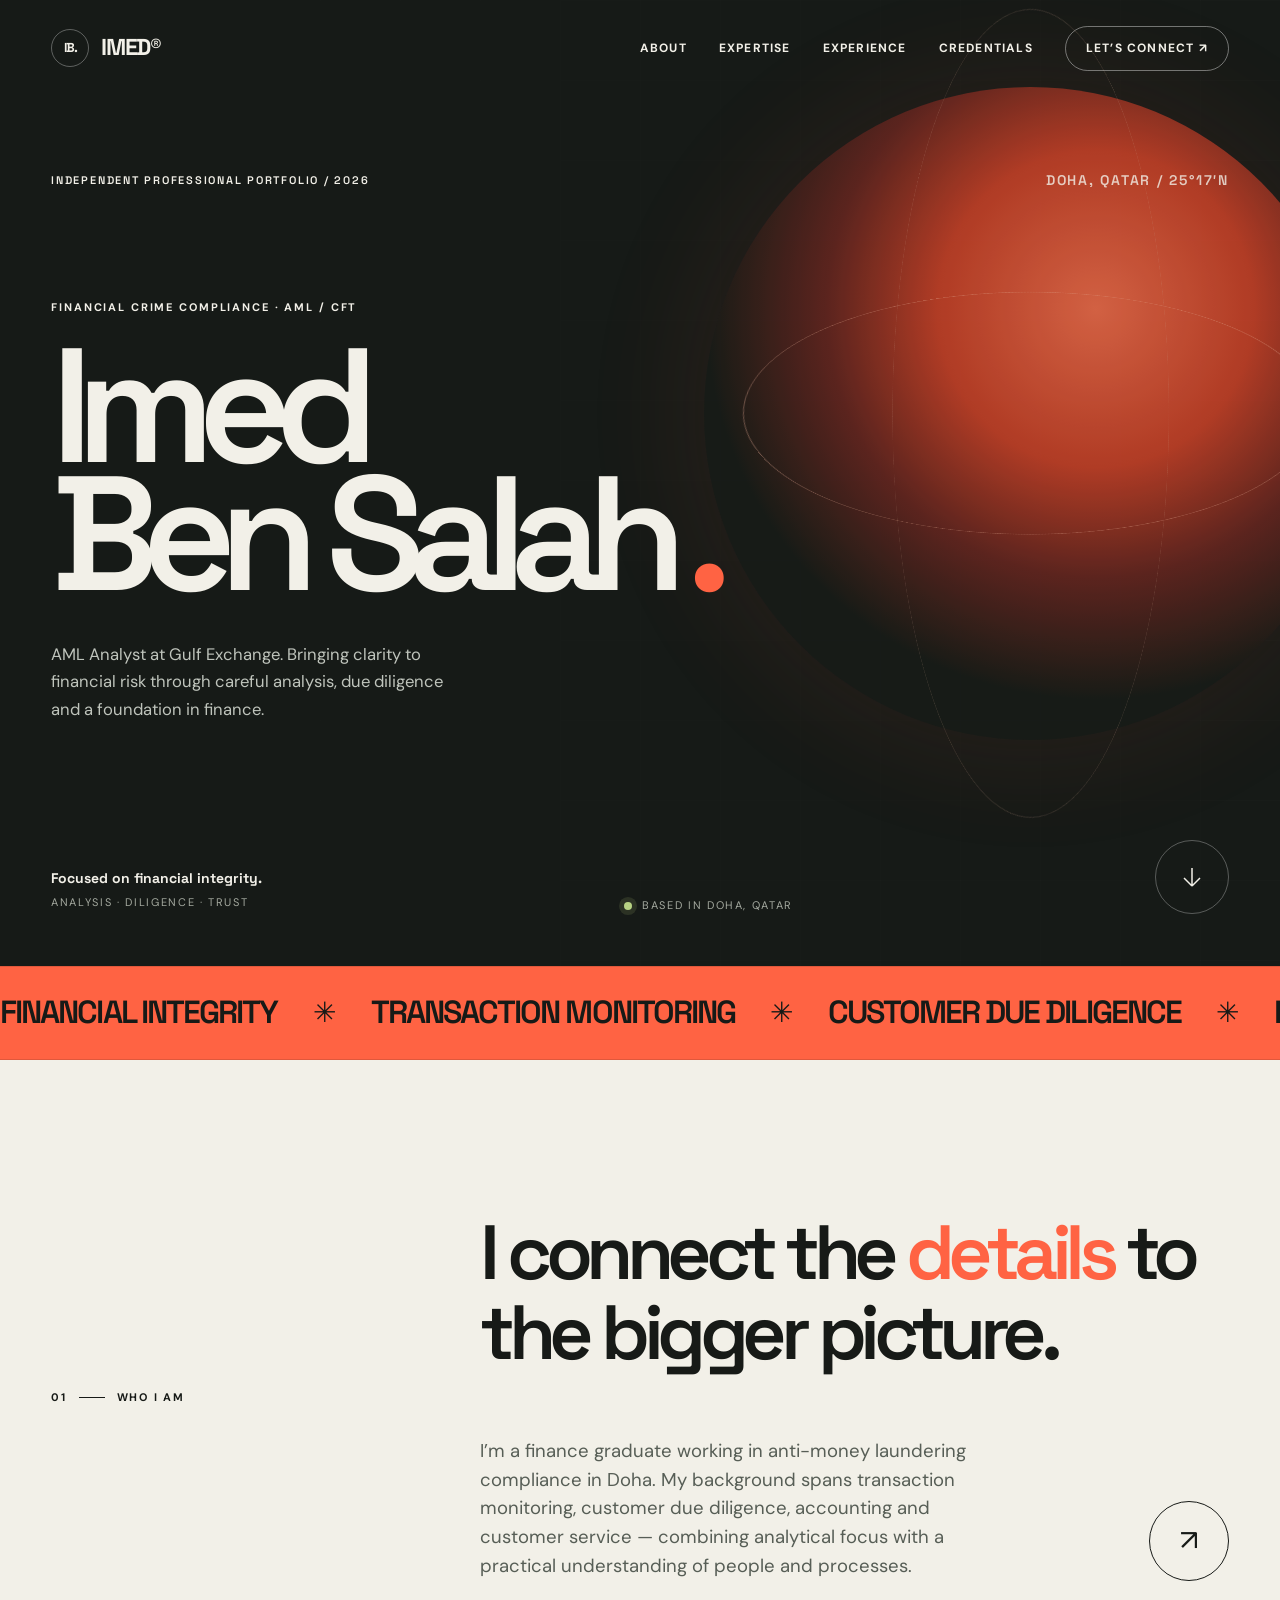
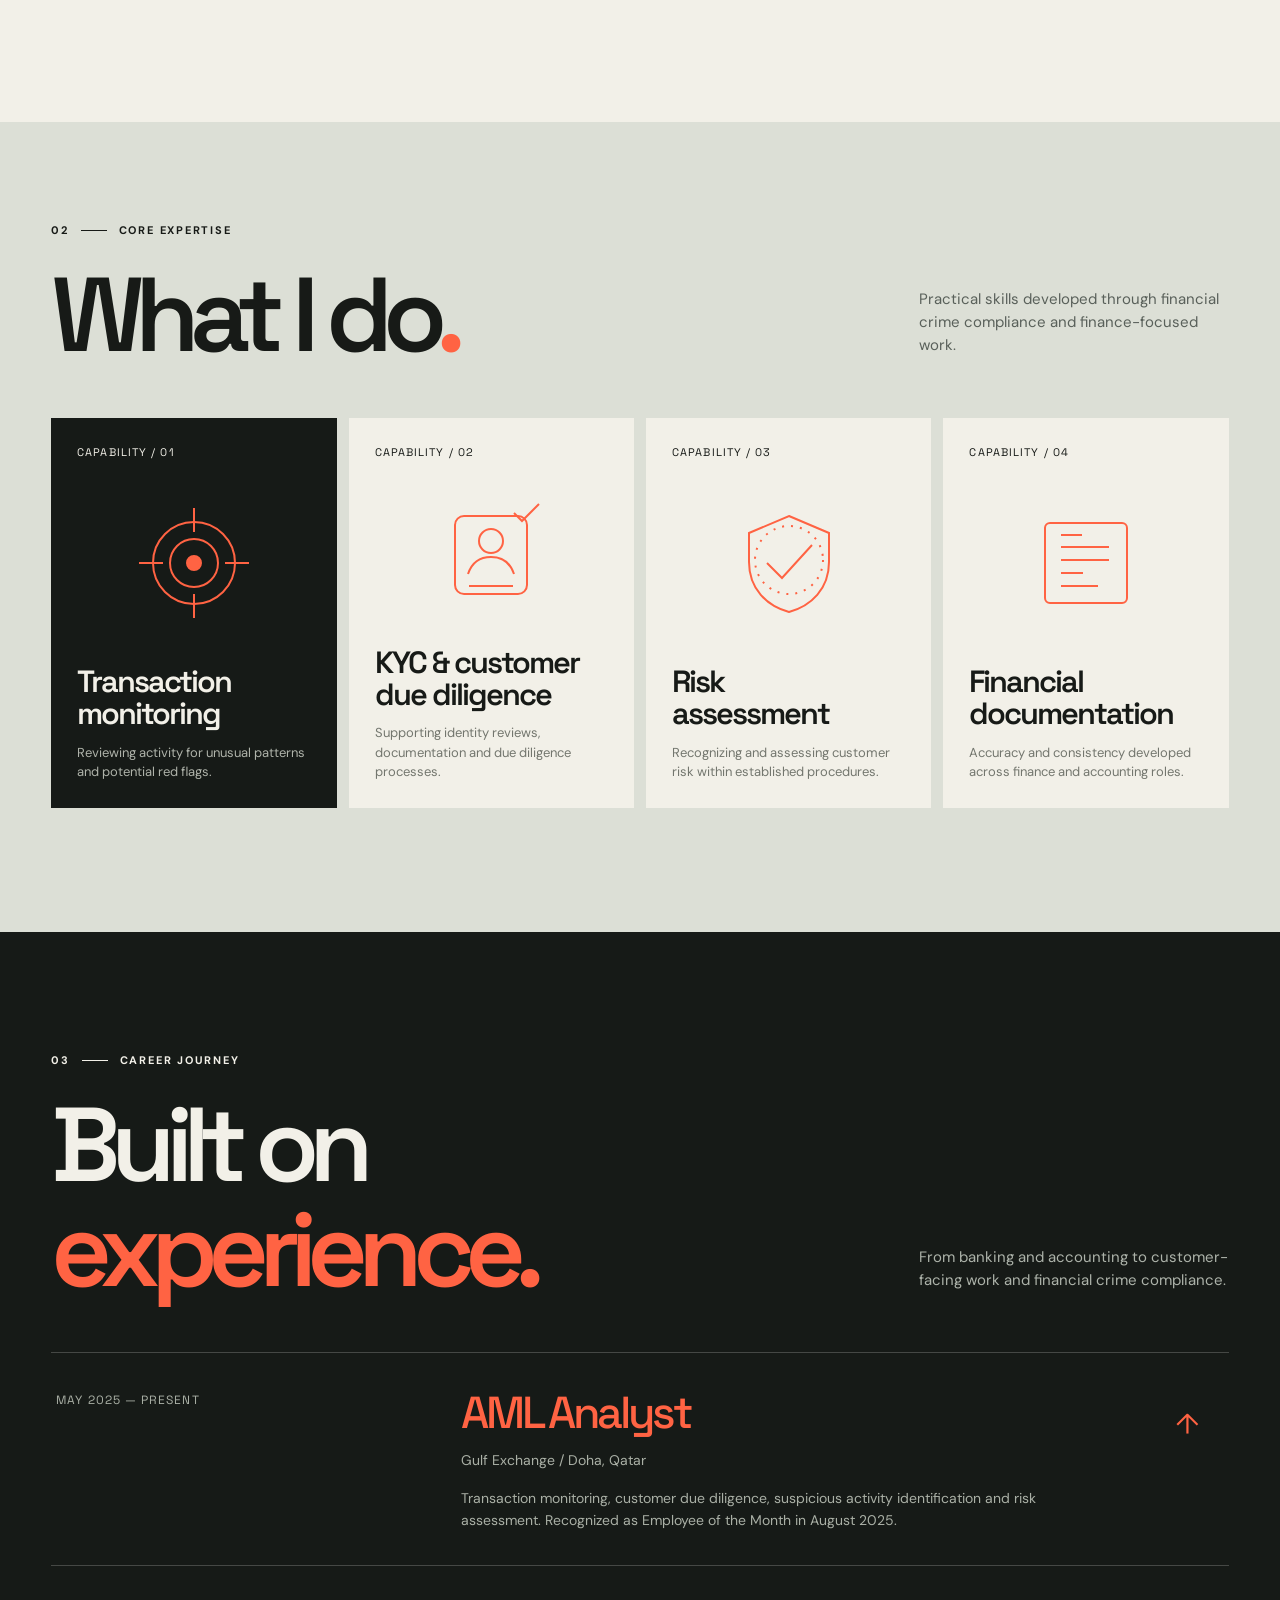
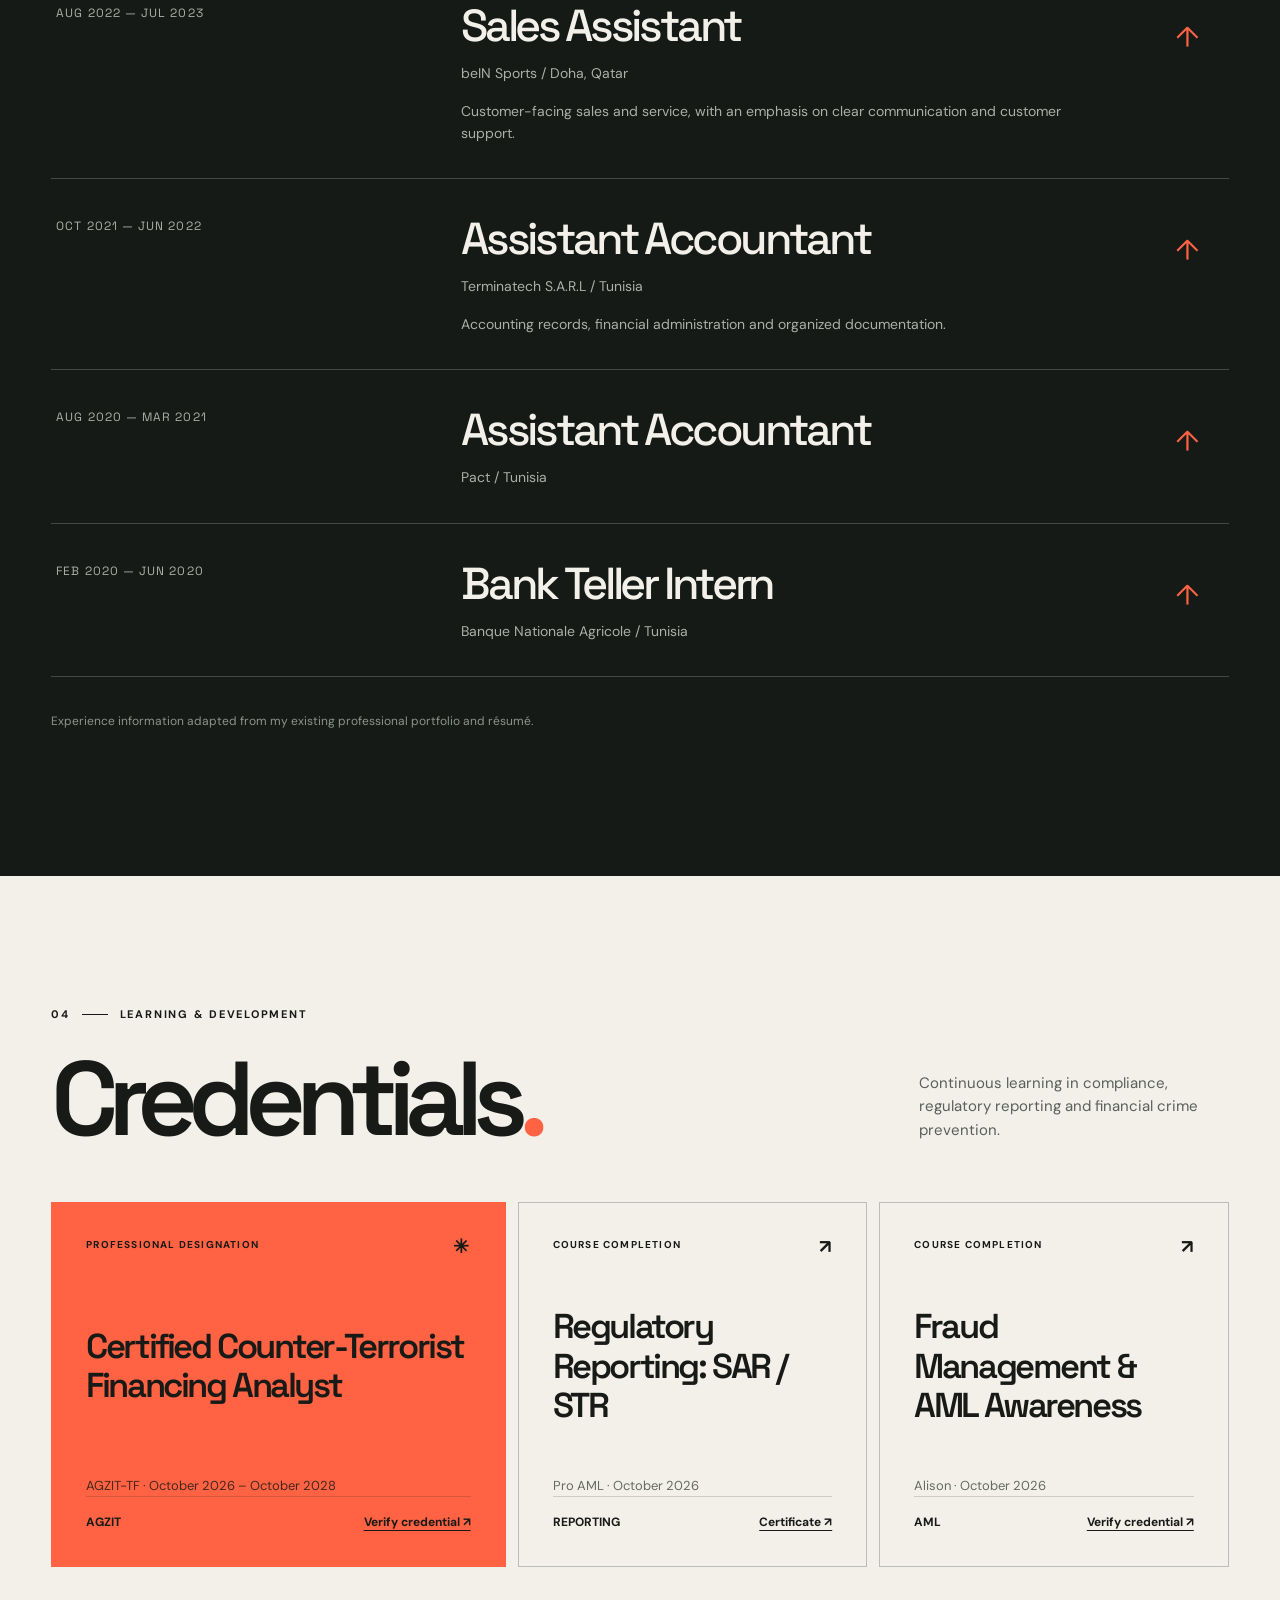
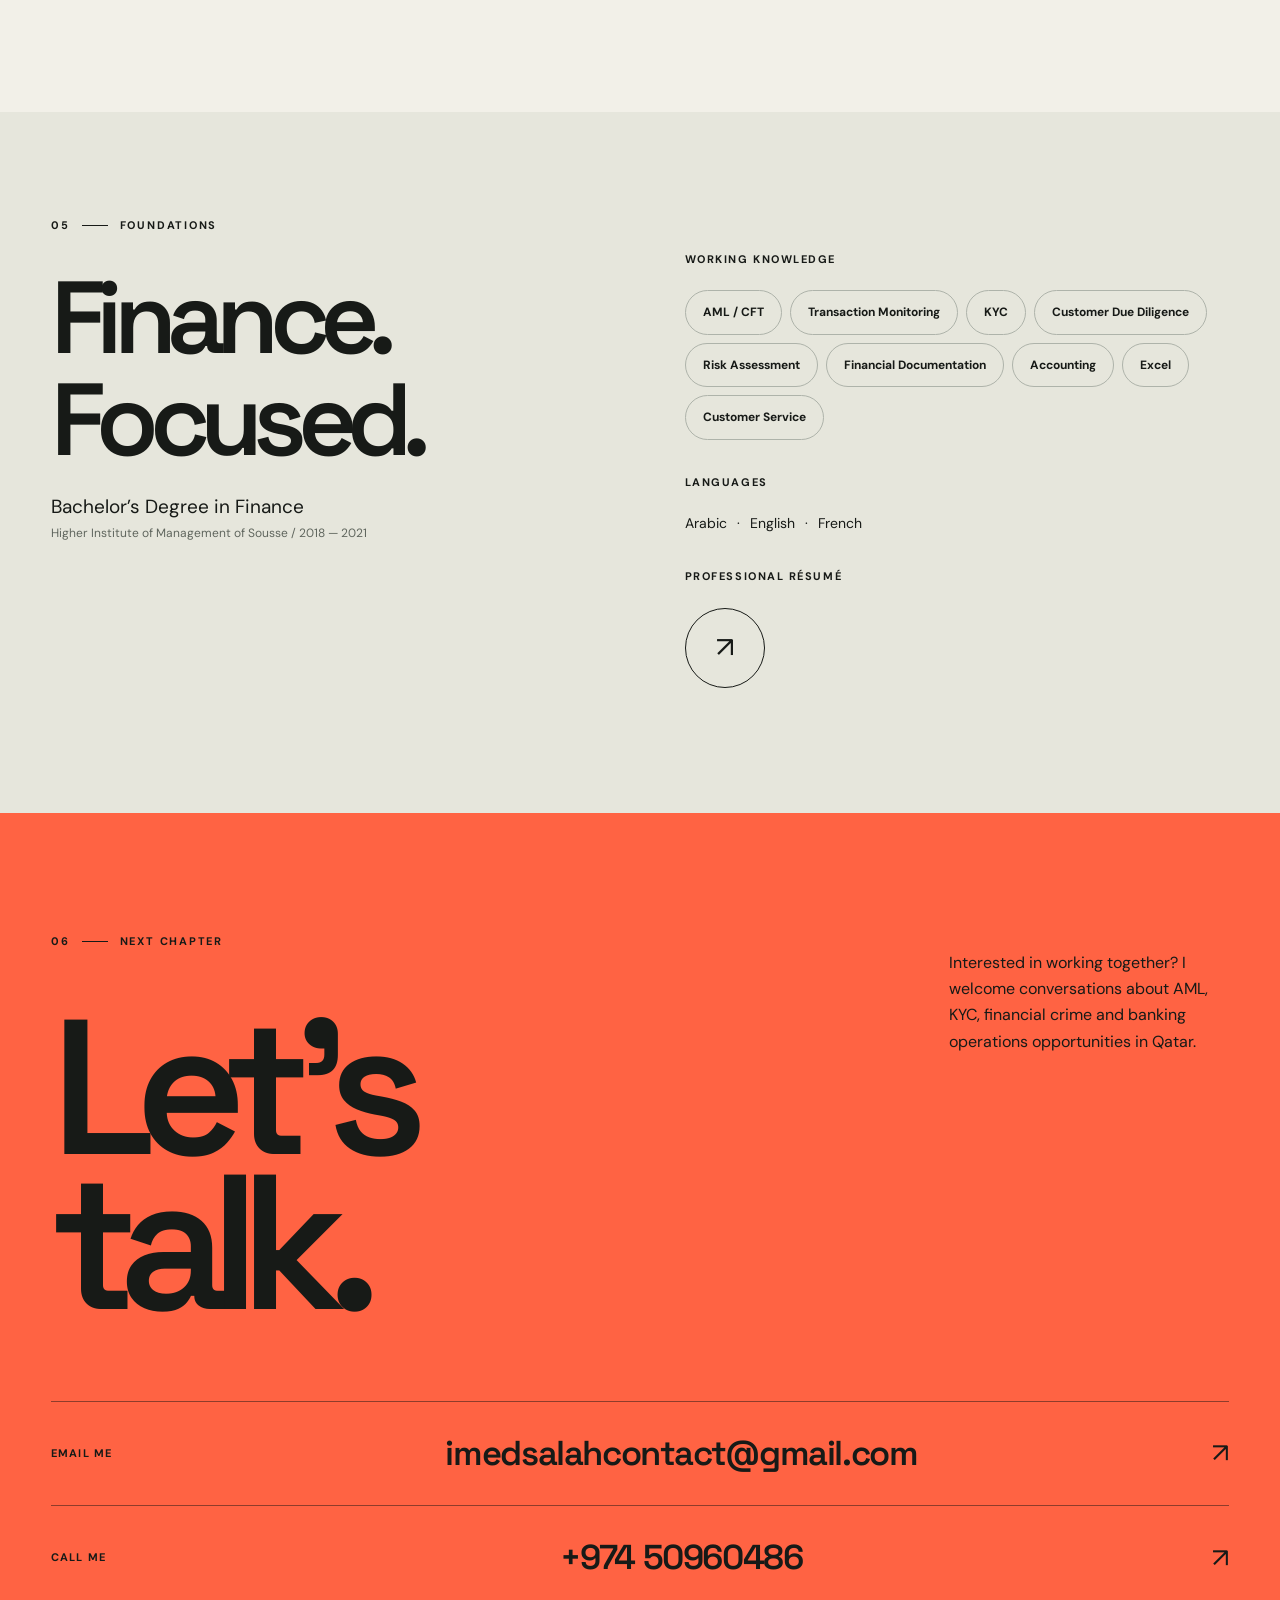
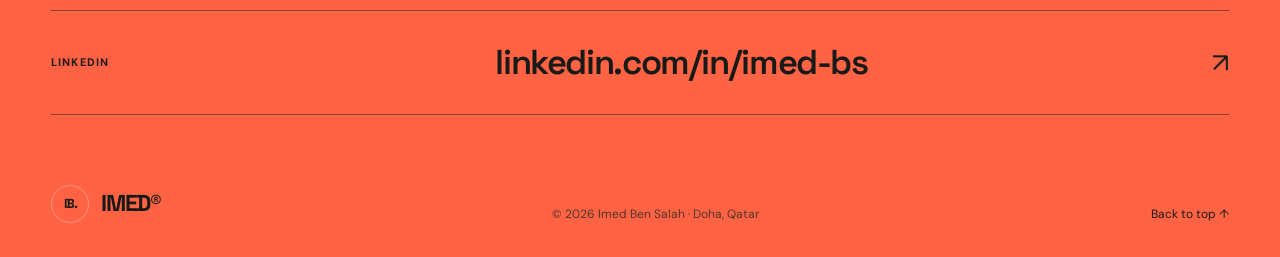
==== premium-preview/index.html @ c3c214f5 "Add isolated premium animated portfolio preview" ====
<!DOCTYPE html>
<html lang="en">
<head>
  <meta charset="utf-8">
  <meta name="viewport" content="width=device-width,initial-scale=1">
  <meta name="theme-color" content="#151713">
  <meta name="description" content="Imed Ben Salah — AML Analyst in Doha, Qatar. Transaction monitoring, customer due diligence, risk assessment and financial crime compliance.">
  <meta property="og:type" content="website">
  <meta property="og:title" content="Imed Ben Salah — AML & Financial Crime">
  <meta property="og:description" content="A portfolio built around financial integrity, analysis and practical experience.">
  <title>Imed Ben Salah® — AML & Finance Portfolio</title>
  <link rel="preconnect" href="https://fonts.googleapis.com">
  <link rel="preconnect" href="https://fonts.gstatic.com" crossorigin>
  <link href="https://fonts.googleapis.com/css2?family=DM+Sans:wght@400;500;600;700&family=Space+Grotesk:wght@400;500;600;700&display=swap" rel="stylesheet">
  <style>
    :root{--ink:#171a17;--paper:#f2f0e8;--paper2:#e6e5db;--muted:#62675f;--line:#c4c7bf;--accent:#ff6343;--dark:#161a17;--white:#fbfaf6;--font:'Space Grotesk',Arial,sans-serif}
    *{box-sizing:border-box}html{scroll-behavior:smooth}body{margin:0;color:var(--ink);background:var(--paper);font-family:'DM Sans',Arial,sans-serif;line-height:1.55;overflow-x:hidden}::selection{background:var(--accent);color:#151713}a{color:inherit;text-decoration:none}button{font:inherit}a:focus-visible,button:focus-visible{outline:3px solid var(--accent);outline-offset:4px}h1,h2,h3,p{margin-top:0}h1,h2,h3{font-family:var(--font);line-height:1}img,svg{display:block;max-width:100%}section[id]{scroll-margin-top:90px}.sr-only{position:absolute;width:1px;height:1px;margin:-1px;overflow:hidden;clip:rect(0,0,0,0);white-space:nowrap;border:0}.skip{position:absolute;top:-80px;left:20px;background:var(--accent);padding:12px;z-index:99}.skip:focus{top:12px}
    .progress{position:fixed;top:0;left:0;width:100%;height:3px;transform:scaleX(0);transform-origin:left;background:var(--accent);z-index:100}.site-header{position:absolute;z-index:50;top:0;left:0;width:100%;padding:26px clamp(20px,4vw,78px);display:flex;align-items:center;justify-content:space-between;color:var(--paper);gap:32px}.logo{display:flex;align-items:center;gap:12px;font-family:var(--font);font-weight:700;letter-spacing:-.055em;font-size:23px}.logo-mark{width:38px;height:38px;display:grid;place-items:center;border:1px solid #ffffff50;border-radius:100%;font-size:13px;letter-spacing:-.08em}.site-nav{display:flex;gap:clamp(16px,2.5vw,38px);align-items:center}.site-nav a{font-size:12px;letter-spacing:.1em;text-transform:uppercase;font-weight:700;transition:color .25s}.site-nav a:hover{color:var(--accent)}.nav-cta{border:1px solid #ffffff66!important;padding:12px 20px;border-radius:100px}.nav-cta:hover{border-color:var(--accent)!important}.menu-button{display:none;appearance:none;background:transparent;color:white;border:1px solid #ffffff80;border-radius:99px;padding:9px 13px;cursor:pointer;font-size:12px;font-weight:700;letter-spacing:.08em}
    .hero{background:var(--dark);color:var(--paper);min-height:min(890px,100svh);padding:170px clamp(20px,4vw,78px) 52px;position:relative;isolation:isolate;overflow:hidden;display:flex;flex-direction:column;justify-content:space-between}.hero::before{content:"";position:absolute;inset:0;z-index:-2;opacity:.3;background-image:linear-gradient(#ffffff08 1px,transparent 1px),linear-gradient(90deg,#ffffff08 1px,transparent 1px);background-size:80px 80px;mask-image:linear-gradient(to right,transparent,#000)}.hero-backdrop{position:absolute;width:51vw;max-width:800px;aspect-ratio:1;right:-6%;top:9%;border-radius:50%;background:radial-gradient(circle at 60% 34%,#ed6b4a 0%,#c74128 27%,#672620 46%,#191c18 67%);filter:drop-shadow(0 0 70px #dd604021);opacity:.88;animation:float 9s ease-in-out infinite;z-index:-1}.hero-backdrop::before,.hero-backdrop::after{content:"";position:absolute;inset:6%;border:1px solid #ffbca166;border-radius:50%;transform:rotateX(65deg) rotate(-20deg);animation:orbit 15s linear infinite}.hero-backdrop::after{inset:-12%;border-color:#e5b8a233;transform:rotateY(70deg) rotate(36deg);animation-direction:reverse;animation-duration:22s}.hero-topline,.hero-baseline{display:flex;justify-content:space-between;align-items:center;gap:20px;font-family:var(--font);font-size:11px;letter-spacing:.16em;text-transform:uppercase;font-weight:600}.availability{display:flex;align-items:center;gap:10px}.availability i{display:block;width:8px;height:8px;border-radius:50%;background:#b7d283;box-shadow:0 0 0 5px #b7d28322}.hero-content{padding:clamp(70px,12vh,160px) 0 clamp(80px,13vh,165px);position:relative;z-index:2}.kicker{font-size:11px;letter-spacing:.17em;font-weight:700;text-transform:uppercase}.hero h1{font-size:clamp(80px,12.7vw,226px);letter-spacing:-.105em;font-weight:600;line-height:.79;margin:26px 0 42px;max-width:1250px}.hero h1 span{display:block}.hero h1 .last-name{display:flex;align-items:baseline;gap:16px}.hero h1 .period{color:var(--accent)}.hero-sub{max-width:410px;font-size:clamp(15px,1.3vw,19px);color:#bfc4bc;line-height:1.65;margin:0}.hero-bottom{display:flex;justify-content:space-between;align-items:end;gap:28px}.hero-bottom strong{display:block;font-size:14px;font-family:var(--font)}.hero-bottom span{font-size:11px;text-transform:uppercase;letter-spacing:.15em;color:#a4a99f}.scroll-cue{width:74px;height:74px;border:1px solid #ffffff4a;border-radius:50%;display:grid;place-items:center;transition:background .25s,transform .25s}.scroll-cue:hover{background:var(--accent);transform:translateY(5px)}.scroll-cue svg{width:24px}.hero-number{font-size:14px;line-height:1.5;opacity:.8}
    .ticker{display:flex;overflow:hidden;background:var(--accent);border-top:1px solid #1112;border-bottom:1px solid #1112;padding:21px 0;color:var(--ink)}.ticker-track{display:flex;width:max-content;gap:35px;align-items:center;animation:marquee 28s linear infinite}.ticker-track span{white-space:nowrap;font-family:var(--font);font-size:clamp(22px,2.5vw,35px);font-weight:600;letter-spacing:-.06em}.ticker-track b{font-size:28px;font-weight:400}
    .wrap{max-width:1720px;margin:auto;padding:0 clamp(20px,4vw,78px)}.section-index{display:flex;align-items:center;gap:12px;text-transform:uppercase;letter-spacing:.16em;font-weight:700;font-size:11px}.section-index .dash{width:26px;height:1px;background:currentColor;display:inline-block}.intro-section{padding:clamp(100px,12vw,200px) 0 clamp(105px,11vw,185px)}.intro-grid{display:grid;grid-template-columns:1fr 2fr;gap:55px}.statement{font-size:clamp(42px,6vw,103px);line-height:1.04;letter-spacing:-.085em;font-weight:600;max-width:1200px}.statement em{font-style:normal;color:var(--accent)}.intro-bottom{display:flex;justify-content:space-between;gap:60px;align-items:end}.intro-bottom p{max-width:520px;margin:0;color:#575e56;font-size:clamp(16px,1.45vw,19px)}.round-link{flex:none;width:80px;height:80px;border:1px solid var(--ink);border-radius:50%;display:grid;place-items:center;font-size:29px;transition:background .25s,color .25s,transform .25s}.round-link:hover{background:var(--dark);color:var(--white);transform:rotate(45deg)}
    .expertise{background:#dcdfd6;padding:100px 0 124px}.section-heading{display:flex;justify-content:space-between;align-items:end;gap:28px;padding-bottom:50px}.section-heading h2{font-size:clamp(54px,8.2vw,124px);letter-spacing:-.095em;font-weight:600;margin:24px 0 0}.section-heading .aside{max-width:310px;margin:0 0 10px;color:#59605a;font-size:15px}.expertise-grid{display:grid;grid-template-columns:repeat(4,1fr);gap:12px}.focus-card{min-height:390px;background:var(--paper);padding:26px;display:flex;flex-direction:column;justify-content:space-between;position:relative;overflow:hidden;transition:transform .3s,background .3s}.focus-card:hover{transform:translateY(-8px);background:#fffaf2}.focus-card:first-child{background:var(--dark);color:var(--paper)}.focus-num{font-family:var(--font);font-size:11px;letter-spacing:.1em}.focus-icon{width:100%;height:134px;display:flex;align-items:center;justify-content:center;color:var(--accent)}.focus-icon svg{width:120px;height:120px;overflow:visible}.focus-card h3{font-weight:600;letter-spacing:-.065em;line-height:1.05;font-size:clamp(25px,2.4vw,39px);margin:0 0 12px}.focus-card p{font-size:13px;line-height:1.5;max-width:240px;margin:0;color:#73766e}.focus-card:first-child p{color:#afb3aa}
    .experience{background:var(--dark);color:var(--paper);padding:120px 0 145px}.experience .section-heading{border-bottom:1px solid #ffffff33}.experience .section-heading .aside{color:#adb3aa}.experience .section-heading h2 span{color:var(--accent)}.role{display:grid;grid-template-columns:1.1fr 2fr 50px;gap:30px;padding:38px 5px 34px;border-bottom:1px solid #ffffff33;align-items:start}.role-period{color:#aab0a6;font-size:12px;font-family:var(--font);letter-spacing:.09em}.role h3{font-size:clamp(26px,3.5vw,54px);font-weight:500;letter-spacing:-.075em;margin:0 0 14px}.role-company{font-size:14px;color:#aab0a6;margin:0}.role-arrow{font-size:28px;color:var(--accent);transform:rotate(-45deg)}.role p.role-description{max-width:610px;color:#aab0a6;margin:16px 0 0;font-size:14px}.role:first-of-type h3{color:var(--accent)}.role:hover h3{transform:translateX(8px)}.role h3{transition:transform .25s}.experience-note{margin:35px 0 0;color:#8d948a;font-size:12px}
    .cred{padding:130px 0 145px}.credential-grid{display:grid;grid-template-columns:1.3fr 1fr 1fr;gap:12px}.credential{padding:34px;min-height:365px;display:flex;flex-direction:column;justify-content:space-between;border:1px solid #b9bdb5;transition:background .25s,transform .25s}.credential:hover{background:#fff;transform:translateY(-6px)}.credential.featured{background:var(--accent);border-color:var(--accent)}.cert-top{display:flex;justify-content:space-between;gap:12px;font-size:10px;letter-spacing:.12em;text-transform:uppercase;font-weight:700}.cert-top b{font-size:19px;line-height:1}.credential h3{font-weight:600;font-size:clamp(28px,2.7vw,43px);letter-spacing:-.07em;line-height:1.13;margin:25px 0}.credential p{color:#666b62;font-size:13px;margin:0}.credential.featured p{color:#44281e}.cert-action{display:flex;justify-content:space-between;gap:8px;align-items:center;border-top:1px solid #191b182b;padding-top:16px;font-size:12px;font-weight:700}.cert-action a{text-decoration:underline;text-underline-offset:4px}.cert-action a:hover{text-decoration-thickness:2px}
    .foundation{background:#e6e6dc;padding:105px 0 125px}.foundation-grid{display:grid;grid-template-columns:1fr 1fr;gap:7vw;align-items:start}.foundation h2{font-size:clamp(58px,8vw,114px);letter-spacing:-.095em;font-weight:600;margin:33px 0 20px}.foundation .school{font-size:19px;margin-bottom:3px}.foundation .school-year{font-size:12px;color:#60665e}.skill-label{margin-bottom:22px;margin-top:34px;text-transform:uppercase;letter-spacing:.14em;font-size:11px;font-weight:700}.pill-row{display:flex;flex-wrap:wrap;gap:8px}.pill{padding:12px 17px;border:1px solid #aeb3aa;border-radius:50px;font-size:12px;font-weight:700;transition:background .25s,color .25s}.pill:hover{background:var(--dark);color:white}.language-list{display:flex;gap:10px;flex-wrap:wrap;margin-top:8px}.language-list span{font-size:14px}
    .contact{background:var(--accent);padding:120px 0 0}.contact-top{display:flex;justify-content:space-between;align-items:start;gap:50px}.contact h2{font-weight:600;font-size:clamp(90px,15vw,242px);line-height:.81;letter-spacing:-.105em;margin:60px 0 80px}.contact h2 span{display:block}.contact-aside{max-width:280px;font-size:16px;margin:0;line-height:1.65}.contact-actions{border-top:1px solid #1117}.contact-actions a{display:flex;justify-content:space-between;gap:20px;align-items:center;padding:25px 0;border-bottom:1px solid #1117;transition:padding .25s}.contact-actions a:hover{padding-left:12px;padding-right:12px}.contact-actions a strong{font-family:var(--font);font-size:clamp(20px,2.7vw,40px);letter-spacing:-.04em;font-weight:600;overflow-wrap:anywhere}.contact-actions a span{font-size:11px;letter-spacing:.1em;text-transform:uppercase;width:100px;flex-shrink:0;font-weight:700}.contact-actions a i{font-size:27px;font-style:normal}.footer{padding:70px 0 34px;display:flex;align-items:end;justify-content:space-between;gap:20px;font-size:12px}.footer .logo{color:var(--dark)}.footer-note{color:#4e352b}.footer a:hover{text-decoration:underline}
    .reveal{opacity:0;transform:translateY(35px);transition:opacity .9s cubic-bezier(.2,.8,.2,1),transform .9s cubic-bezier(.2,.8,.2,1)}.reveal.visible{opacity:1;transform:none}.hero .reveal{transition-delay:.1s}
    @keyframes marquee{to{transform:translateX(-50%)}}@keyframes float{50%{transform:translateY(-24px) rotate(8deg)}}@keyframes orbit{to{rotate:360deg}}
    @media(max-width:1100px){.expertise-grid{grid-template-columns:repeat(2,1fr)}.focus-card{min-height:340px}.credential-grid{grid-template-columns:1fr 1fr}.credential.featured{grid-column:1/-1;min-height:270px}.hero-backdrop{right:-15%;top:20%;width:62vw}.hero h1{font-size:clamp(74px,14vw,175px)}}
    @media(max-width:700px){.site-header{padding:20px}.logo{font-size:19px}.logo-mark{width:34px;height:34px}.menu-button{display:block}.site-nav{display:none;position:absolute;top:78px;left:16px;right:16px;padding:22px;background:#282d27;border:1px solid #ffffff33;flex-direction:column;align-items:stretch;gap:0;box-shadow:0 25px 45px #0006}.site-nav.open{display:flex}.site-nav a{padding:14px 8px;border-bottom:1px solid #ffffff25}.site-nav a:last-child{border:0;margin-top:10px;text-align:center}.hero{min-height:790px;min-height:100svh;padding:113px 20px 34px}.hero-topline .hero-number{display:none}.hero-topline{font-size:9px}.hero-backdrop{width:105vw;right:-50%;top:26%;opacity:.65}.hero-content{padding:120px 0 85px}.hero h1{font-size:clamp(75px,17vw,145px);margin:23px 0 42px;letter-spacing:-.11em}.hero .hero-sub{font-size:14px;max-width:310px}.hero-bottom .small-screen-hide{display:none}.scroll-cue{width:58px;height:58px}.hero-baseline{font-size:9px}.intro-section{padding:95px 0 100px}.intro-grid{grid-template-columns:1fr;gap:33px}.statement{font-size:clamp(45px,10vw,76px)}.intro-bottom{gap:15px;align-items:start}.intro-bottom p{font-size:15px}.round-link{width:60px;height:60px;font-size:23px}.section-heading{display:block;padding-bottom:35px}.section-heading h2{font-size:clamp(54px,11vw,83px)}.section-heading .aside{margin:25px 0 0}.expertise{padding:90px 0 100px}.expertise-grid{grid-template-columns:1fr 1fr;gap:8px}.focus-card{padding:18px;min-height:300px}.focus-card h3{font-size:clamp(22px,5vw,31px)}.focus-icon{height:110px}.focus-icon svg{width:80px;height:80px}.focus-card p{font-size:11px}.experience{padding:95px 0 110px}.role{grid-template-columns:1fr 28px;gap:8px;padding:26px 0}.role-period{grid-column:1 / -1}.role h3{font-size:clamp(32px,7vw,43px);margin:0 0 10px}.role-arrow{grid-column:2;grid-row:2}.role p.role-description{font-size:12px}.credential-grid{grid-template-columns:1fr}.credential.featured{grid-column:auto}.credential{min-height:290px}.cred{padding:100px 0 110px}.credential h3{font-size:31px}.foundation{padding:90px 0 105px}.foundation-grid{grid-template-columns:1fr;gap:35px}.foundation h2{font-size:64px}.contact{padding:90px 0 0}.contact-top{display:block}.contact h2{font-size:clamp(88px,18vw,150px);margin:43px 0 64px}.contact-aside{margin-bottom:32px;font-size:14px}.contact-actions a{flex-wrap:wrap;gap:8px}.contact-actions a span{width:100%;font-size:10px}.contact-actions a strong{font-size:22px}.contact-actions a i{margin-left:auto}.footer{padding:45px 0 28px;align-items:start;flex-direction:column}.ticker{padding:14px 0}.ticker-track span{font-size:21px}}
    @media(max-width:390px){.hero h1{font-size:17vw}.focus-card{min-height:290px;padding:15px}.focus-card h3{font-size:20px}.focus-card p{font-size:10px}.contact h2{font-size:17vw}}
    @media(prefers-reduced-motion:reduce){*,*::before,*::after{animation:none!important;transition:none!important;scroll-behavior:auto!important}.reveal{opacity:1;transform:none}}
  </style>
</head>
<body>
  <a class="skip" href="#main">Skip to content</a>
  <div class="progress" id="progress" aria-hidden="true"></div>
  <header class="site-header">
    <a class="logo" href="#top" aria-label="Imed Ben Salah, home"><span class="logo-mark">IB.</span><span>IMED®</span></a>
    <button class="menu-button" id="menuButton" type="button" aria-expanded="false" aria-controls="siteNav">MENU ☰</button>
    <nav class="site-nav" id="siteNav" aria-label="Main menu"><a href="#about">About</a><a href="#expertise">Expertise</a><a href="#experience">Experience</a><a href="#credentials">Credentials</a><a href="#contact" class="nav-cta">Let’s connect ↗</a></nav>
  </header>
  <main id="main">
    <section class="hero" id="top" aria-labelledby="hero-title">
      <div class="hero-backdrop" aria-hidden="true"></div>
      <div class="hero-topline"><span>INDEPENDENT PROFESSIONAL PORTFOLIO / 2026</span><span class="hero-number">DOHA, QATAR / 25°17′N</span></div>
      <div class="hero-content"><div class="kicker reveal">FINANCIAL CRIME COMPLIANCE · AML / CFT</div><h1 id="hero-title" class="reveal"><span>Imed</span><span class="last-name">Ben Salah<span class="period">.</span></span></h1><p class="hero-sub reveal">AML Analyst at Gulf Exchange. Bringing clarity to financial risk through careful analysis, due diligence and a foundation in finance.</p></div>
      <div class="hero-bottom"><div><strong>Focused on financial integrity.</strong><span>ANALYSIS · DILIGENCE · TRUST</span></div><div class="availability small-screen-hide"><i></i><span>Based in Doha, Qatar</span></div><a class="scroll-cue" href="#about" aria-label="Scroll to about"><svg viewBox="0 0 24 24" fill="none" stroke="currentColor" stroke-width="1.5"><path d="M12 3v18m0 0 8-8m-8 8-8-8"/></svg></a></div>
    </section>
    <div class="ticker" aria-label="Specialties"><div class="ticker-track" aria-hidden="true"><span>FINANCIAL INTEGRITY</span><b>✳</b><span>TRANSACTION MONITORING</span><b>✳</b><span>CUSTOMER DUE DILIGENCE</span><b>✳</b><span>RISK ASSESSMENT</span><b>✳</b><span>FINANCIAL INTEGRITY</span><b>✳</b><span>TRANSACTION MONITORING</span><b>✳</b><span>CUSTOMER DUE DILIGENCE</span><b>✳</b><span>RISK ASSESSMENT</span><b>✳</b></div></div>
    <section class="intro-section" id="about"><div class="wrap intro-grid"><div class="section-index reveal">01 <span class="dash"></span> WHO I AM</div><div><h2 class="statement reveal">I connect the <em>details</em> to the bigger picture.</h2><div class="intro-bottom reveal"><p>I’m a finance graduate working in anti-money laundering compliance in Doha. My background spans transaction monitoring, customer due diligence, accounting and customer service — combining analytical focus with a practical understanding of people and processes.</p><a class="round-link" href="#experience" aria-label="View experience">↗</a></div></div></div></section>
    <section class="expertise" id="expertise"><div class="wrap"><div class="section-heading"><div><div class="section-index reveal">02 <span class="dash"></span> CORE EXPERTISE</div><h2 class="reveal">What I do<span style="color:var(--accent)">.</span></h2></div><p class="aside reveal">Practical skills developed through financial crime compliance and finance-focused work.</p></div><div class="expertise-grid">
      <article class="focus-card reveal"><span class="focus-num">CAPABILITY / 01</span><div class="focus-icon"><svg viewBox="0 0 120 120" fill="none" stroke="currentColor" stroke-width="2"><circle cx="60" cy="60" r="41"/><circle cx="60" cy="60" r="24"/><circle cx="60" cy="60" r="7" fill="currentColor"/><path d="M60 5v24M60 91v24M5 60h24M91 60h24"/></svg></div><div><h3>Transaction<br>monitoring</h3><p>Reviewing activity for unusual patterns and potential red flags.</p></div></article>
      <article class="focus-card reveal"><span class="focus-num">CAPABILITY / 02</span><div class="focus-icon"><svg viewBox="0 0 120 120" fill="none" stroke="currentColor" stroke-width="2"><rect x="24" y="22" width="72" height="78" rx="9"/><circle cx="60" cy="47" r="12"/><path d="M37 80c4-12 12-17 23-17s19 5 23 17M38 92h44"/><path d="m83 19 8 8 17-17"/></svg></div><div><h3>KYC & customer<br>due diligence</h3><p>Supporting identity reviews, documentation and due diligence processes.</p></div></article>
      <article class="focus-card reveal"><span class="focus-num">CAPABILITY / 03</span><div class="focus-icon"><svg viewBox="0 0 120 120" fill="none" stroke="currentColor" stroke-width="2"><path d="m60 13 40 17v29c0 27-18 44-40 50-22-6-40-23-40-50V30z"/><path d="m38 60 15 15 30-33"/><circle cx="60" cy="57" r="34" stroke-dasharray="2 7"/></svg></div><div><h3>Risk<br>assessment</h3><p>Recognizing and assessing customer risk within established procedures.</p></div></article>
      <article class="focus-card reveal"><span class="focus-num">CAPABILITY / 04</span><div class="focus-icon"><svg viewBox="0 0 120 120" fill="none" stroke="currentColor" stroke-width="2"><rect x="19" y="20" width="82" height="80" rx="5"/><path d="M35 44h48M35 57h48M35 70h22M35 83h37"/><path d="M35 32h21"/></svg></div><div><h3>Financial<br>documentation</h3><p>Accuracy and consistency developed across finance and accounting roles.</p></div></article>
    </div></div></section>
    <section class="experience" id="experience"><div class="wrap"><div class="section-heading"><div><div class="section-index reveal">03 <span class="dash"></span> CAREER JOURNEY</div><h2 class="reveal">Built on<br><span>experience.</span></h2></div><p class="aside reveal">From banking and accounting to customer-facing work and financial crime compliance.</p></div>
      <article class="role reveal"><div class="role-period">MAY 2025 — PRESENT</div><div><h3>AML Analyst</h3><p class="role-company">Gulf Exchange / Doha, Qatar</p><p class="role-description">Transaction monitoring, customer due diligence, suspicious activity identification and risk assessment. Recognized as Employee of the Month in August 2025.</p></div><div class="role-arrow" aria-hidden="true">↗</div></article>
      <article class="role reveal"><div class="role-period">AUG 2022 — JUL 2023</div><div><h3>Sales Assistant</h3><p class="role-company">beIN Sports / Doha, Qatar</p><p class="role-description">Customer-facing sales and service, with an emphasis on clear communication and customer support.</p></div><div class="role-arrow" aria-hidden="true">↗</div></article>
      <article class="role reveal"><div class="role-period">OCT 2021 — JUN 2022</div><div><h3>Assistant Accountant</h3><p class="role-company">Terminatech S.A.R.L / Tunisia</p><p class="role-description">Accounting records, financial administration and organized documentation.</p></div><div class="role-arrow" aria-hidden="true">↗</div></article>
      <article class="role reveal"><div class="role-period">AUG 2020 — MAR 2021</div><div><h3>Assistant Accountant</h3><p class="role-company">Pact / Tunisia</p></div><div class="role-arrow" aria-hidden="true">↗</div></article>
      <article class="role reveal"><div class="role-period">FEB 2020 — JUN 2020</div><div><h3>Bank Teller Intern</h3><p class="role-company">Banque Nationale Agricole / Tunisia</p></div><div class="role-arrow" aria-hidden="true">↗</div></article>
      <p class="experience-note">Experience information adapted from my existing professional portfolio and résumé.</p>
    </div></section>
    <section class="cred" id="credentials"><div class="wrap"><div class="section-heading"><div><div class="section-index reveal">04 <span class="dash"></span> LEARNING & DEVELOPMENT</div><h2 class="reveal">Credentials<span style="color:var(--accent)">.</span></h2></div><p class="aside reveal">Continuous learning in compliance, regulatory reporting and financial crime prevention.</p></div><div class="credential-grid">
      <article class="credential featured reveal"><div class="cert-top"><span>PROFESSIONAL DESIGNATION</span><b>✳</b></div><h3>Certified Counter-Terrorist Financing Analyst</h3><div><p>AGZIT-TF · October 2026 – October 2028</p><div class="cert-action"><span>AGZIT</span><a href="https://app.agzit.com/verify/HTAGTFW59JCM6RSN" target="_blank" rel="noopener noreferrer">Verify credential ↗</a></div></div></article>
      <article class="credential reveal"><div class="cert-top"><span>COURSE COMPLETION</span><b>↗</b></div><h3>Regulatory Reporting: SAR / STR</h3><div><p>Pro AML · October 2026</p><div class="cert-action"><span>REPORTING</span><a href="https://github.com/imedbensalah99-cmd/Cover-letter-/blob/main/docs/sar-str-certificate.pdf" target="_blank" rel="noopener noreferrer">Certificate ↗</a></div></div></article>
      <article class="credential reveal"><div class="cert-top"><span>COURSE COMPLETION</span><b>↗</b></div><h3>Fraud Management & AML Awareness</h3><div><p>Alison · October 2026</p><div class="cert-action"><span>AML</span><a href="https://alison.com/verify/b2c5c62478" target="_blank" rel="noopener noreferrer">Verify credential ↗</a></div></div></article>
    </div></div></section>
    <section class="foundation" id="education"><div class="wrap foundation-grid"><div><div class="section-index reveal">05 <span class="dash"></span> FOUNDATIONS</div><h2 class="reveal">Finance.<br>Focused.</h2><p class="school reveal">Bachelor’s Degree in Finance</p><p class="school-year reveal">Higher Institute of Management of Sousse / 2018 — 2021</p></div><div class="reveal"><p class="skill-label">WORKING KNOWLEDGE</p><div class="pill-row"><span class="pill">AML / CFT</span><span class="pill">Transaction Monitoring</span><span class="pill">KYC</span><span class="pill">Customer Due Diligence</span><span class="pill">Risk Assessment</span><span class="pill">Financial Documentation</span><span class="pill">Accounting</span><span class="pill">Excel</span><span class="pill">Customer Service</span></div><p class="skill-label">LANGUAGES</p><div class="language-list"><span>Arabic</span><span>·</span><span>English</span><span>·</span><span>French</span></div><p class="skill-label">PROFESSIONAL RÉSUMÉ</p><a class="round-link" href="https://github.com/imedbensalah99-cmd/Cover-letter-/blob/main/docs/resume.html" target="_blank" rel="noopener noreferrer" aria-label="View existing résumé">↗</a></div></div></section>
    <section class="contact" id="contact"><div class="wrap"><div class="section-index reveal">06 <span class="dash"></span> NEXT CHAPTER</div><div class="contact-top"><h2 class="reveal"><span>Let’s</span><span>talk.</span></h2><p class="contact-aside reveal">Interested in working together? I welcome conversations about AML, KYC, financial crime and banking operations opportunities in Qatar.</p></div><div class="contact-actions reveal"><a href="mailto:imedsalahcontact@gmail.com"><span>Email me</span><strong>imedsalahcontact@gmail.com</strong><i>↗</i></a><a href="tel:+97450960486"><span>Call me</span><strong>+974 50960486</strong><i>↗</i></a><a href="https://www.linkedin.com/in/imed-bs/" target="_blank" rel="noopener noreferrer"><span>LinkedIn</span><strong>linkedin.com/in/imed-bs</strong><i>↗</i></a></div><footer class="footer"><a class="logo" href="#top"><span class="logo-mark">IB.</span><span>IMED®</span></a><span class="footer-note">© 2026 Imed Ben Salah · Doha, Qatar</span><a href="#top">Back to top ↑</a></footer></div></section>
  </main>
  <script>
    (function(){'use strict';
      const nav=document.getElementById('siteNav');const btn=document.getElementById('menuButton');
      btn.addEventListener('click',()=>{const open=btn.getAttribute('aria-expanded')!=='true';btn.setAttribute('aria-expanded',String(open));btn.textContent=open?'CLOSE ×':'MENU ☰';nav.classList.toggle('open',open)});
      nav.querySelectorAll('a').forEach(link=>link.addEventListener('click',()=>{nav.classList.remove('open');btn.setAttribute('aria-expanded','false');btn.textContent='MENU ☰'}));
      window.addEventListener('keydown',e=>{if(e.key==='Escape'){nav.classList.remove('open');btn.setAttribute('aria-expanded','false');btn.textContent='MENU ☰'}});
      const progress=document.getElementById('progress');let ticking=false;function onScroll(){if(ticking)return;ticking=true;requestAnimationFrame(()=>{const max=document.documentElement.scrollHeight-innerHeight;progress.style.transform='scaleX('+(max>0?window.scrollY/max:0)+')';ticking=false})};window.addEventListener('scroll',onScroll,{passive:true});onScroll();
      const items=document.querySelectorAll('.reveal');if('IntersectionObserver' in window){const observer=new IntersectionObserver(entries=>{entries.forEach(e=>{if(e.isIntersecting){e.target.classList.add('visible');observer.unobserve(e.target)}})},{threshold:.08,rootMargin:'0px 0px -30px 0px'});items.forEach(el=>observer.observe(el));}else{items.forEach(el=>el.classList.add('visible'))}
    })();
  </script>
</body>
</html>
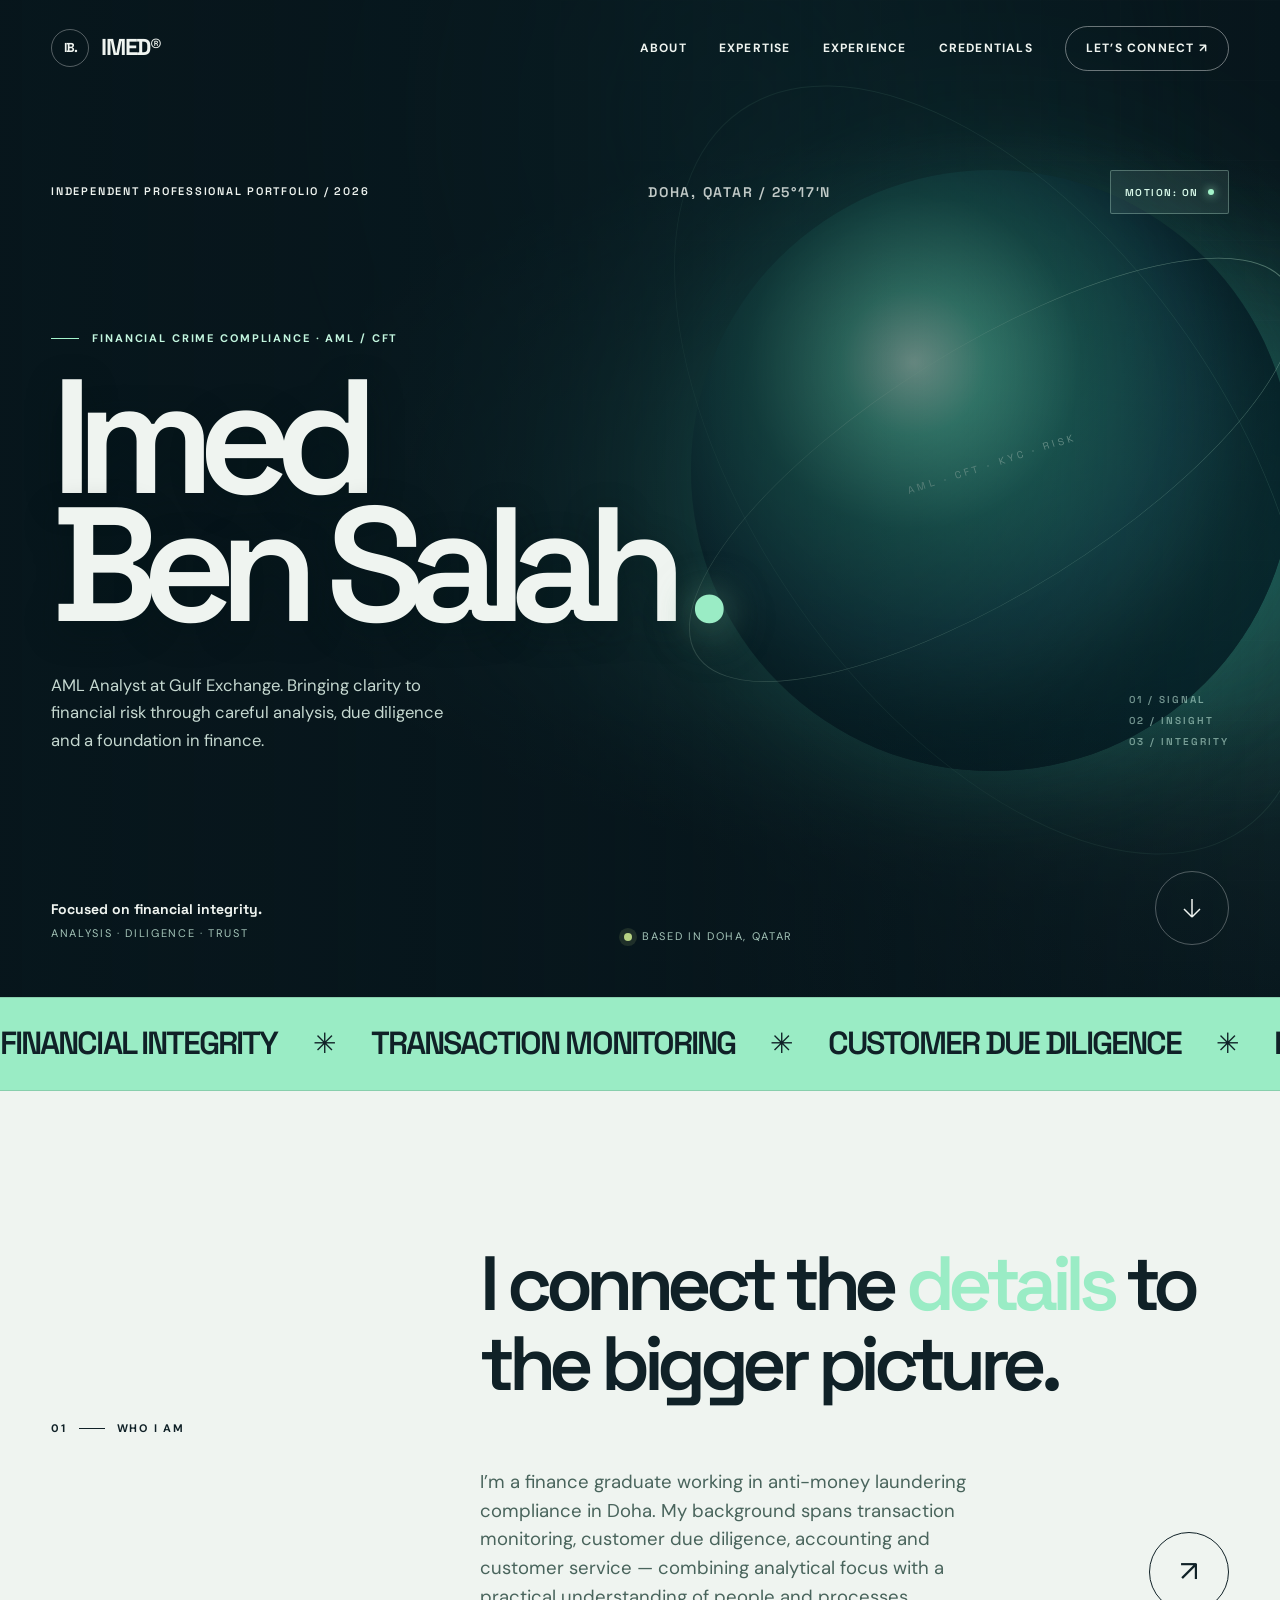
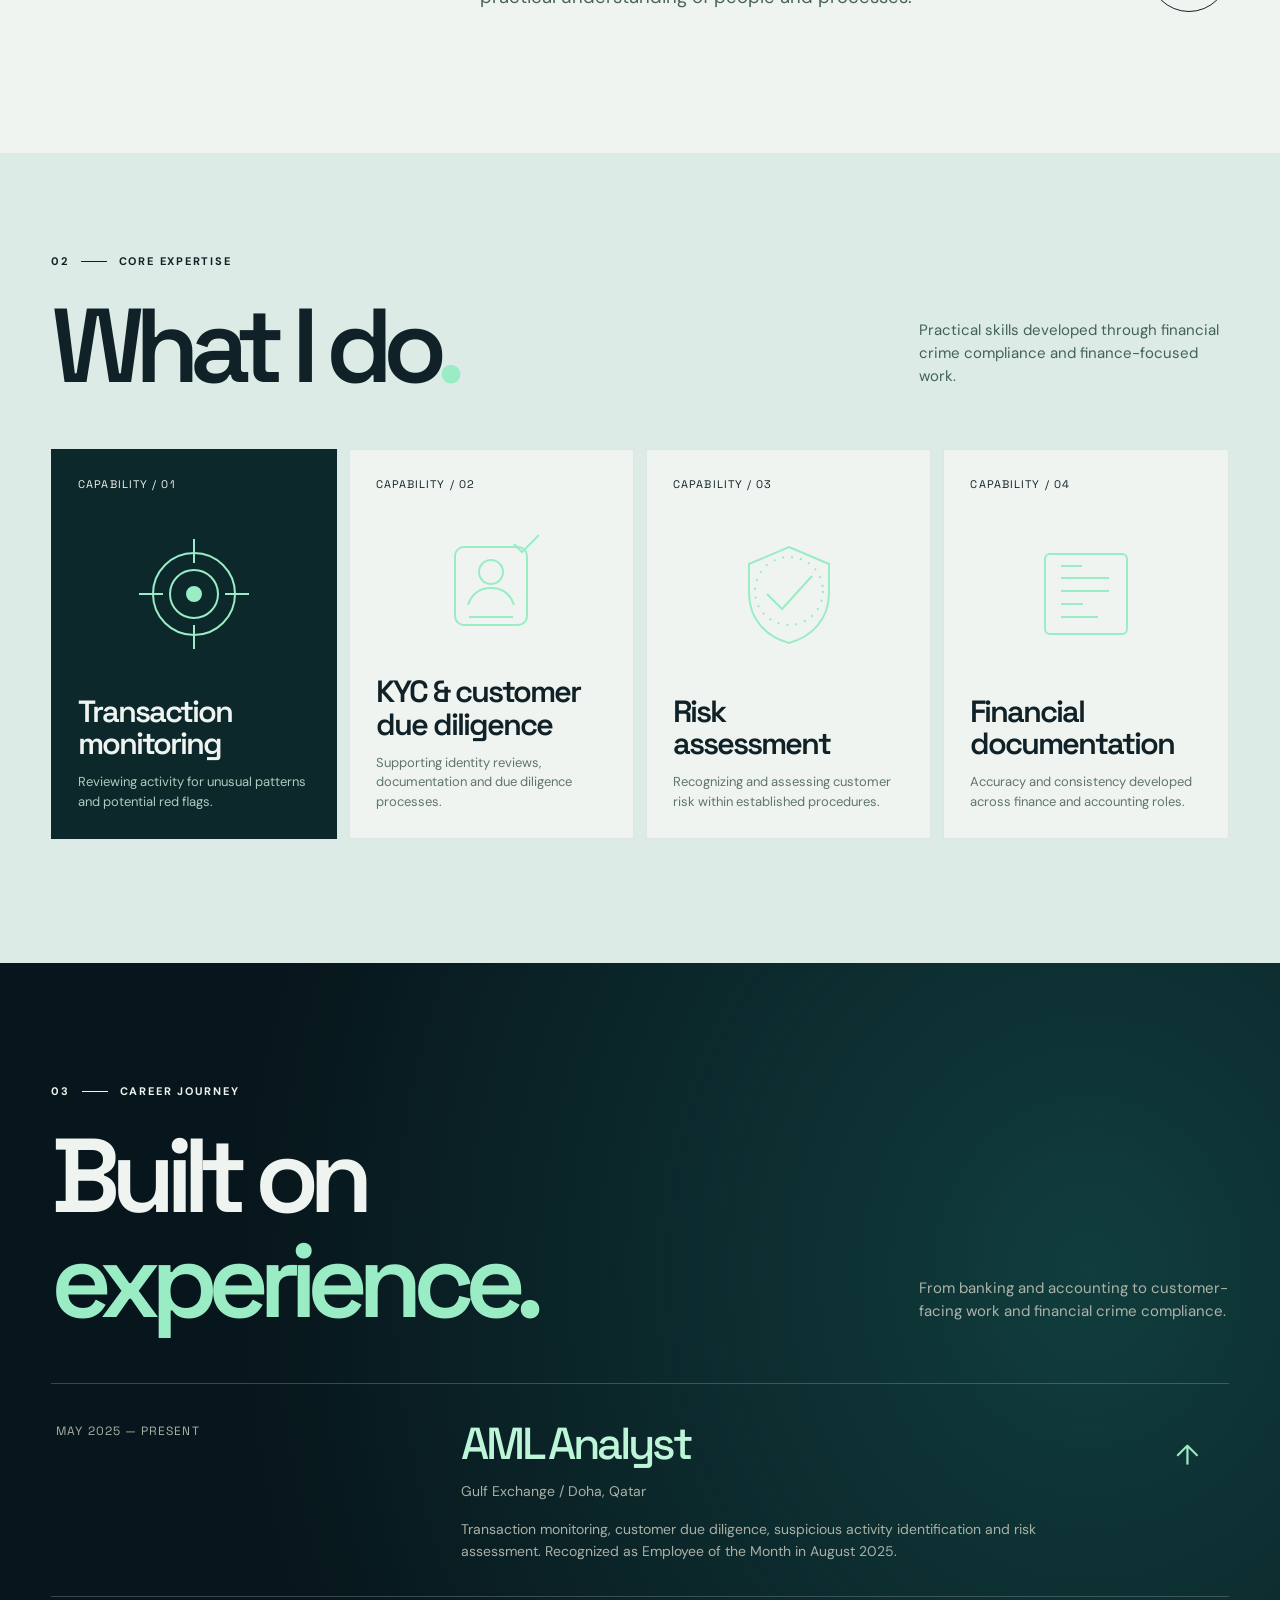
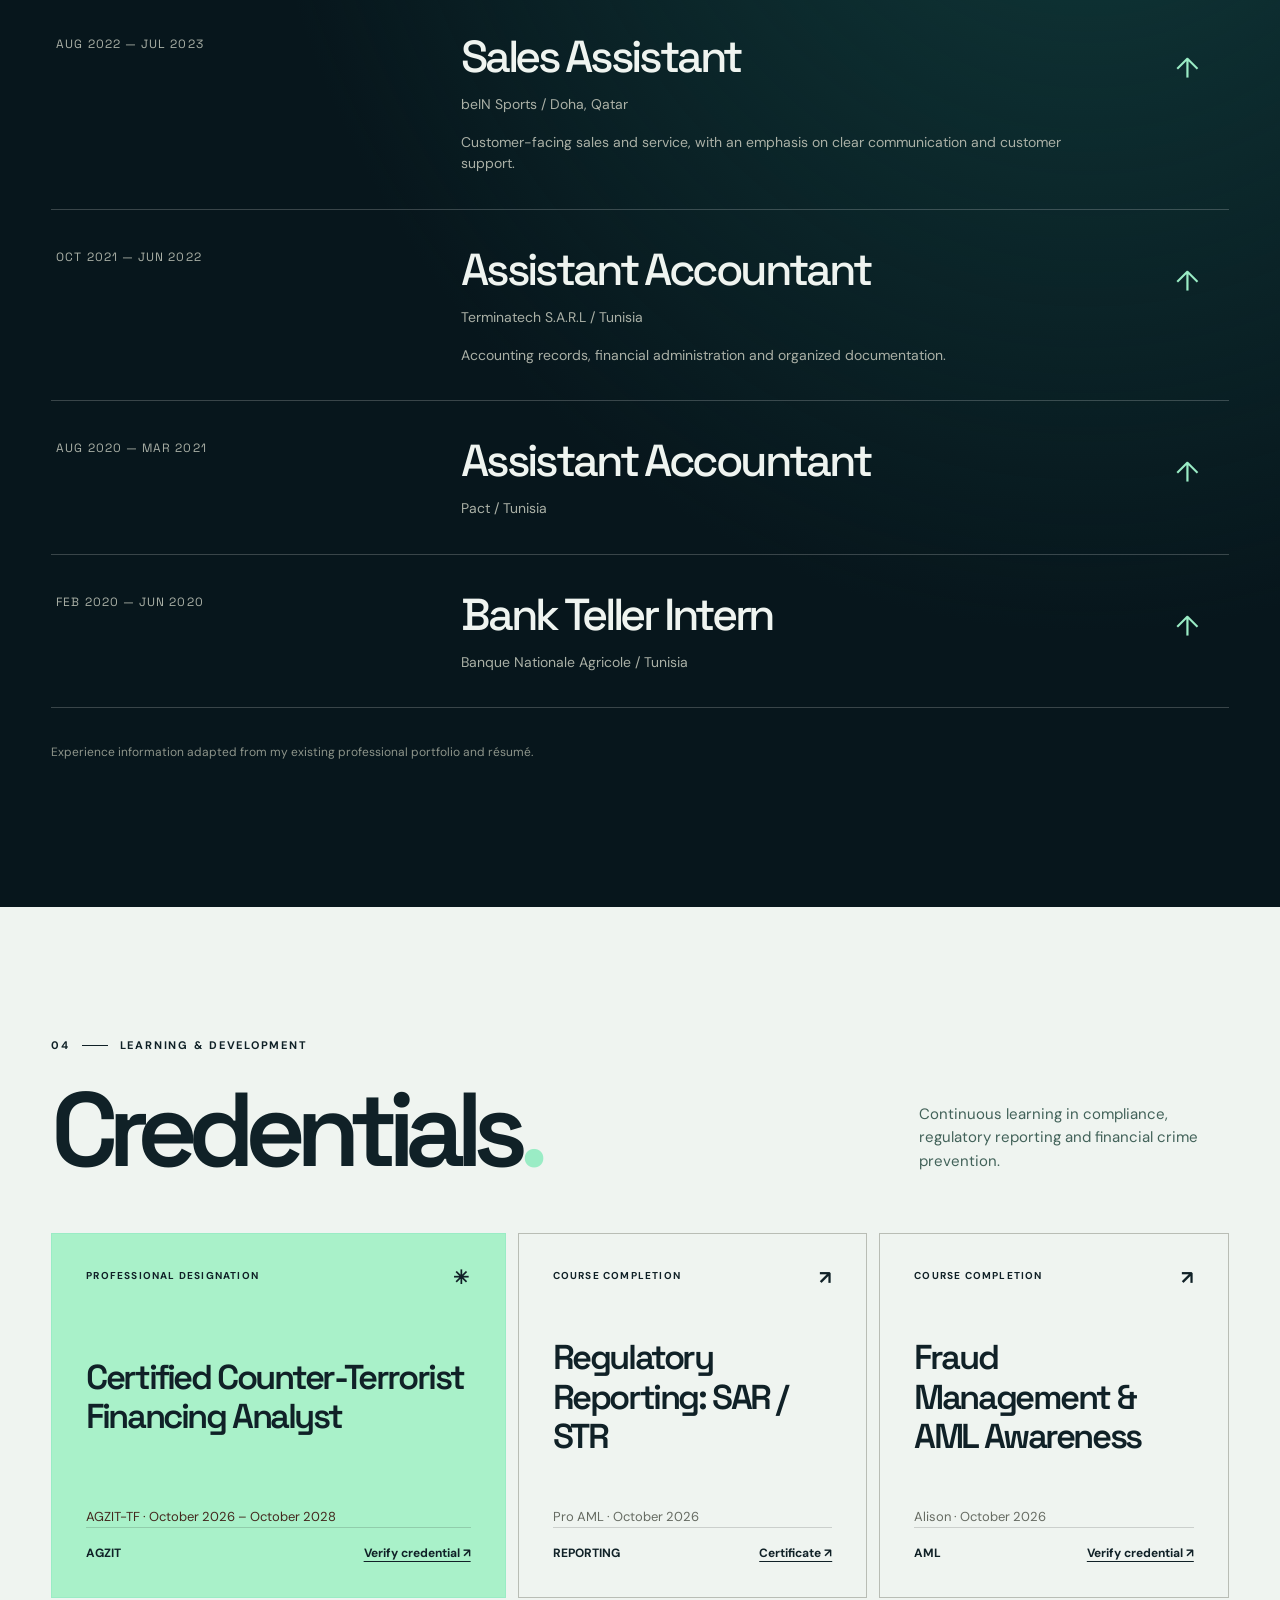
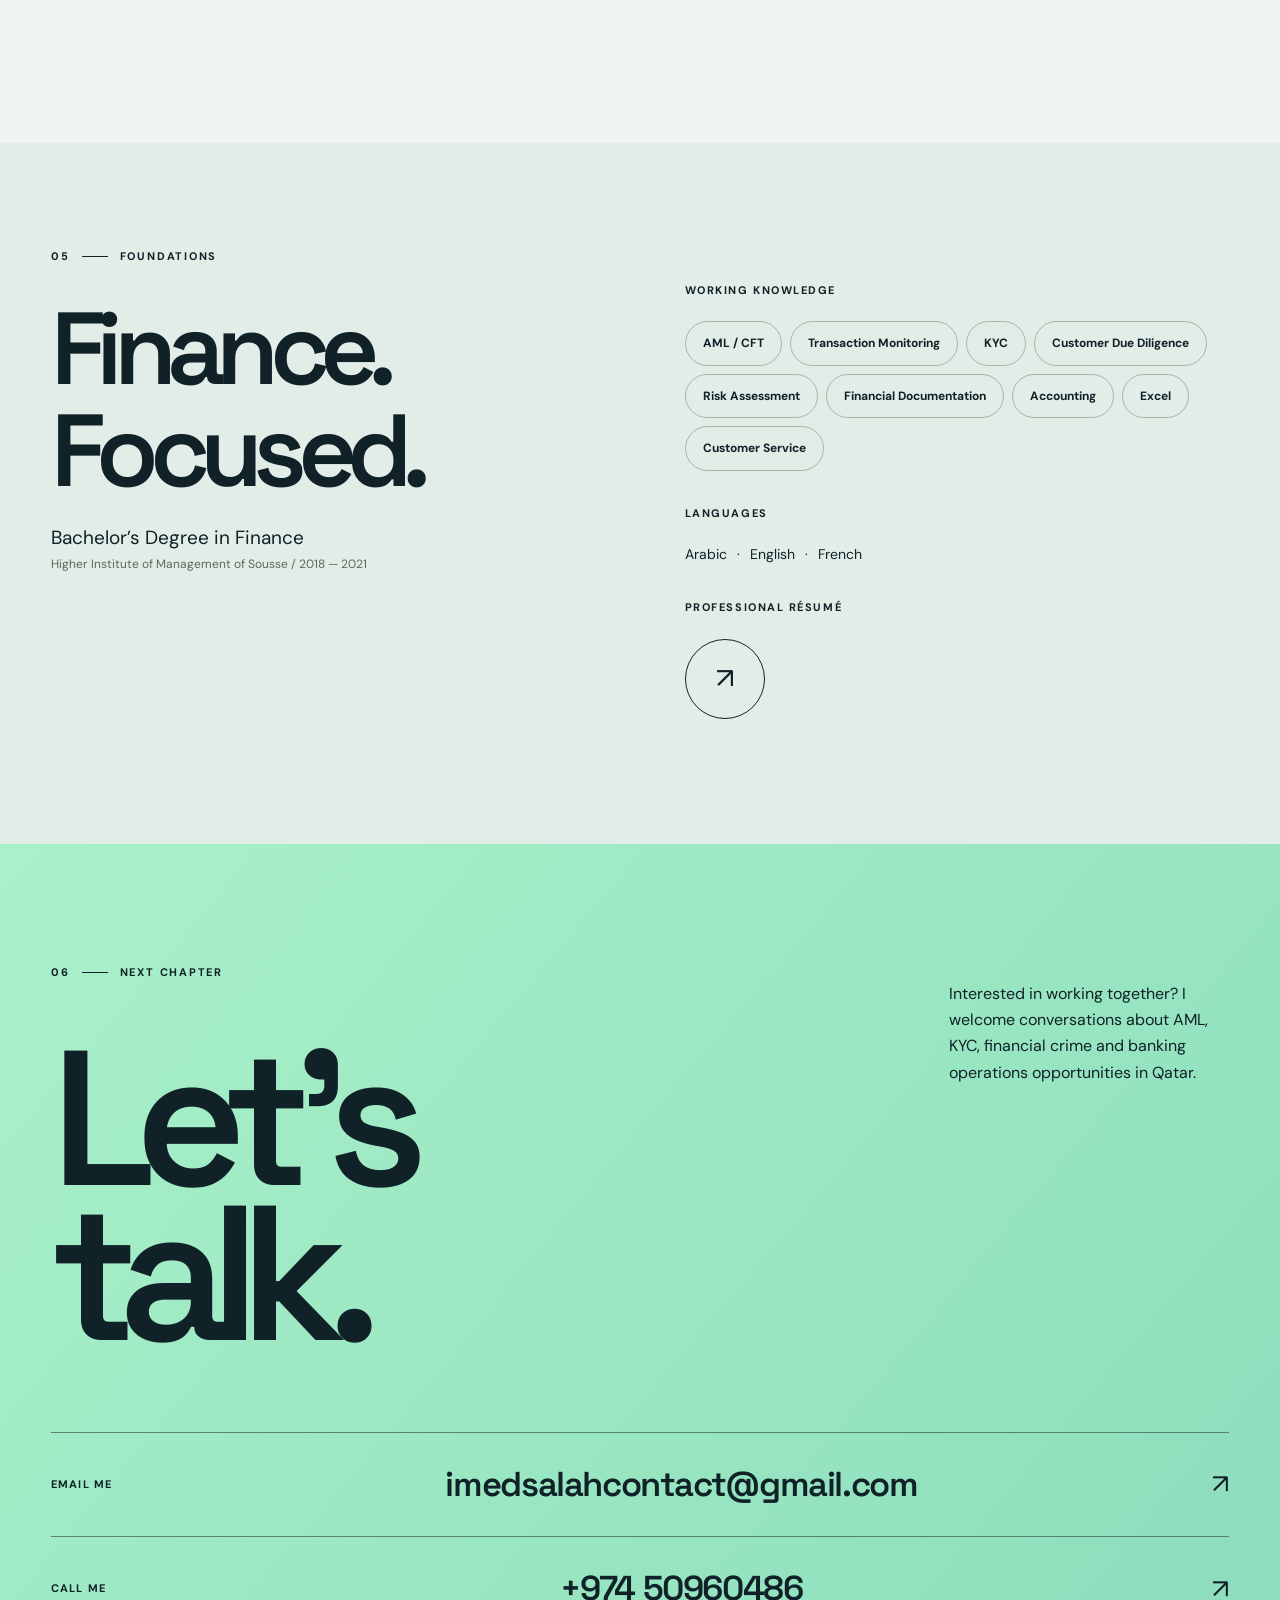
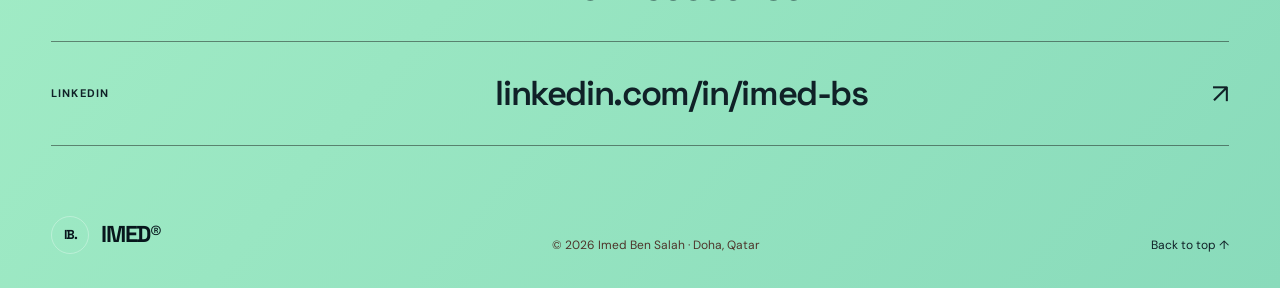
==== commit 5ff1dce9: "Apply GetLayers-inspired cinematic interactive redesign to isolated portfolio preview" ====
--- a/premium-preview/index.html
+++ b/premium-preview/index.html
@@ -3,33 +3,74 @@
 <head>
   <meta charset="utf-8">
   <meta name="viewport" content="width=device-width,initial-scale=1">
-  <meta name="theme-color" content="#151713">
+  <meta name="theme-color" content="#07161c">
   <meta name="description" content="Imed Ben Salah — AML Analyst in Doha, Qatar. Transaction monitoring, customer due diligence, risk assessment and financial crime compliance.">
   <meta property="og:type" content="website">
   <meta property="og:title" content="Imed Ben Salah — AML & Financial Crime">
   <meta property="og:description" content="A portfolio built around financial integrity, analysis and practical experience.">
-  <title>Imed Ben Salah® — AML & Finance Portfolio</title>
+  <title>Imed Ben Salah | AML Analyst · Interactive Portfolio</title>
   <link rel="preconnect" href="https://fonts.googleapis.com">
   <link rel="preconnect" href="https://fonts.gstatic.com" crossorigin>
   <link href="https://fonts.googleapis.com/css2?family=DM+Sans:wght@400;500;600;700&family=Space+Grotesk:wght@400;500;600;700&display=swap" rel="stylesheet">
   <style>
-    :root{--ink:#171a17;--paper:#f2f0e8;--paper2:#e6e5db;--muted:#62675f;--line:#c4c7bf;--accent:#ff6343;--dark:#161a17;--white:#fbfaf6;--font:'Space Grotesk',Arial,sans-serif}
-    *{box-sizing:border-box}html{scroll-behavior:smooth}body{margin:0;color:var(--ink);background:var(--paper);font-family:'DM Sans',Arial,sans-serif;line-height:1.55;overflow-x:hidden}::selection{background:var(--accent);color:#151713}a{color:inherit;text-decoration:none}button{font:inherit}a:focus-visible,button:focus-visible{outline:3px solid var(--accent);outline-offset:4px}h1,h2,h3,p{margin-top:0}h1,h2,h3{font-family:var(--font);line-height:1}img,svg{display:block;max-width:100%}section[id]{scroll-margin-top:90px}.sr-only{position:absolute;width:1px;height:1px;margin:-1px;overflow:hidden;clip:rect(0,0,0,0);white-space:nowrap;border:0}.skip{position:absolute;top:-80px;left:20px;background:var(--accent);padding:12px;z-index:99}.skip:focus{top:12px}
+    :root{--ink:#102127;--paper:#eff4f0;--paper2:#dce9e5;--muted:#566d66;--line:#b3cac1;--accent:#9aecc5;--dark:#07161c;--white:#f5f9f5;--font:'Space Grotesk',Arial,sans-serif}
+    *{box-sizing:border-box}html{scroll-behavior:smooth}body{margin:0;color:var(--ink);background:var(--paper);font-family:'DM Sans',Arial,sans-serif;line-height:1.55;overflow-x:hidden}::selection{background:var(--accent);color:#07161c}a{color:inherit;text-decoration:none}button{font:inherit}a:focus-visible,button:focus-visible{outline:3px solid var(--accent);outline-offset:4px}h1,h2,h3,p{margin-top:0}h1,h2,h3{font-family:var(--font);line-height:1}img,svg{display:block;max-width:100%}section[id]{scroll-margin-top:90px}.sr-only{position:absolute;width:1px;height:1px;margin:-1px;overflow:hidden;clip:rect(0,0,0,0);white-space:nowrap;border:0}.skip{position:absolute;top:-80px;left:20px;background:var(--accent);padding:12px;z-index:99}.skip:focus{top:12px}
     .progress{position:fixed;top:0;left:0;width:100%;height:3px;transform:scaleX(0);transform-origin:left;background:var(--accent);z-index:100}.site-header{position:absolute;z-index:50;top:0;left:0;width:100%;padding:26px clamp(20px,4vw,78px);display:flex;align-items:center;justify-content:space-between;color:var(--paper);gap:32px}.logo{display:flex;align-items:center;gap:12px;font-family:var(--font);font-weight:700;letter-spacing:-.055em;font-size:23px}.logo-mark{width:38px;height:38px;display:grid;place-items:center;border:1px solid #ffffff50;border-radius:100%;font-size:13px;letter-spacing:-.08em}.site-nav{display:flex;gap:clamp(16px,2.5vw,38px);align-items:center}.site-nav a{font-size:12px;letter-spacing:.1em;text-transform:uppercase;font-weight:700;transition:color .25s}.site-nav a:hover{color:var(--accent)}.nav-cta{border:1px solid #ffffff66!important;padding:12px 20px;border-radius:100px}.nav-cta:hover{border-color:var(--accent)!important}.menu-button{display:none;appearance:none;background:transparent;color:white;border:1px solid #ffffff80;border-radius:99px;padding:9px 13px;cursor:pointer;font-size:12px;font-weight:700;letter-spacing:.08em}
-    .hero{background:var(--dark);color:var(--paper);min-height:min(890px,100svh);padding:170px clamp(20px,4vw,78px) 52px;position:relative;isolation:isolate;overflow:hidden;display:flex;flex-direction:column;justify-content:space-between}.hero::before{content:"";position:absolute;inset:0;z-index:-2;opacity:.3;background-image:linear-gradient(#ffffff08 1px,transparent 1px),linear-gradient(90deg,#ffffff08 1px,transparent 1px);background-size:80px 80px;mask-image:linear-gradient(to right,transparent,#000)}.hero-backdrop{position:absolute;width:51vw;max-width:800px;aspect-ratio:1;right:-6%;top:9%;border-radius:50%;background:radial-gradient(circle at 60% 34%,#ed6b4a 0%,#c74128 27%,#672620 46%,#191c18 67%);filter:drop-shadow(0 0 70px #dd604021);opacity:.88;animation:float 9s ease-in-out infinite;z-index:-1}.hero-backdrop::before,.hero-backdrop::after{content:"";position:absolute;inset:6%;border:1px solid #ffbca166;border-radius:50%;transform:rotateX(65deg) rotate(-20deg);animation:orbit 15s linear infinite}.hero-backdrop::after{inset:-12%;border-color:#e5b8a233;transform:rotateY(70deg) rotate(36deg);animation-direction:reverse;animation-duration:22s}.hero-topline,.hero-baseline{display:flex;justify-content:space-between;align-items:center;gap:20px;font-family:var(--font);font-size:11px;letter-spacing:.16em;text-transform:uppercase;font-weight:600}.availability{display:flex;align-items:center;gap:10px}.availability i{display:block;width:8px;height:8px;border-radius:50%;background:#b7d283;box-shadow:0 0 0 5px #b7d28322}.hero-content{padding:clamp(70px,12vh,160px) 0 clamp(80px,13vh,165px);position:relative;z-index:2}.kicker{font-size:11px;letter-spacing:.17em;font-weight:700;text-transform:uppercase}.hero h1{font-size:clamp(80px,12.7vw,226px);letter-spacing:-.105em;font-weight:600;line-height:.79;margin:26px 0 42px;max-width:1250px}.hero h1 span{display:block}.hero h1 .last-name{display:flex;align-items:baseline;gap:16px}.hero h1 .period{color:var(--accent)}.hero-sub{max-width:410px;font-size:clamp(15px,1.3vw,19px);color:#bfc4bc;line-height:1.65;margin:0}.hero-bottom{display:flex;justify-content:space-between;align-items:end;gap:28px}.hero-bottom strong{display:block;font-size:14px;font-family:var(--font)}.hero-bottom span{font-size:11px;text-transform:uppercase;letter-spacing:.15em;color:#a4a99f}.scroll-cue{width:74px;height:74px;border:1px solid #ffffff4a;border-radius:50%;display:grid;place-items:center;transition:background .25s,transform .25s}.scroll-cue:hover{background:var(--accent);transform:translateY(5px)}.scroll-cue svg{width:24px}.hero-number{font-size:14px;line-height:1.5;opacity:.8}
+    .hero{background:radial-gradient(ellipse at 76% 50%,#173e40 0%,transparent 52%),var(--dark);color:var(--paper);min-height:min(890px,100svh);padding:170px clamp(20px,4vw,78px) 52px;position:relative;isolation:isolate;overflow:hidden;display:flex;flex-direction:column;justify-content:space-between}.hero::before{content:"";position:absolute;inset:0;z-index:-2;opacity:.3;background-image:linear-gradient(#ffffff08 1px,transparent 1px),linear-gradient(90deg,#ffffff08 1px,transparent 1px);background-size:80px 80px;mask-image:linear-gradient(to right,transparent,#000)}.hero-backdrop{position:absolute;width:51vw;max-width:800px;aspect-ratio:1;right:-6%;top:9%;border-radius:50%;background:radial-gradient(circle at 37% 32%,#d2fae5 0%,#54bb9e 13%,#1d655d 30%,#103b45 48%,#04161c 73%);filter:drop-shadow(0 0 90px #52d9b443);opacity:.88;animation:float 9s ease-in-out infinite;z-index:-1}.hero-backdrop::before,.hero-backdrop::after{content:"";position:absolute;inset:6%;border:1px solid #ceffe188;border-radius:50%;transform:rotateX(65deg) rotate(-20deg);animation:orbit 15s linear infinite}.hero-backdrop::after{inset:-12%;border-color:#bcead24d;transform:rotateY(70deg) rotate(36deg);animation-direction:reverse;animation-duration:22s}.hero-topline,.hero-baseline{display:flex;justify-content:space-between;align-items:center;gap:20px;font-family:var(--font);font-size:11px;letter-spacing:.16em;text-transform:uppercase;font-weight:600}.availability{display:flex;align-items:center;gap:10px}.availability i{display:block;width:8px;height:8px;border-radius:50%;background:#b7d283;box-shadow:0 0 0 5px #b7d28322}.hero-content{padding:clamp(70px,12vh,160px) 0 clamp(80px,13vh,165px);position:relative;z-index:2}.kicker{font-size:11px;letter-spacing:.17em;font-weight:700;text-transform:uppercase}.hero h1{font-size:clamp(80px,12.7vw,226px);letter-spacing:-.105em;font-weight:600;line-height:.79;margin:26px 0 42px;max-width:1250px}.hero h1 span{display:block}.hero h1 .last-name{display:flex;align-items:baseline;gap:16px}.hero h1 .period{color:var(--accent)}.hero-sub{max-width:410px;font-size:clamp(15px,1.3vw,19px);color:#c5d8d0;line-height:1.65;margin:0}.hero-bottom{display:flex;justify-content:space-between;align-items:end;gap:28px}.hero-bottom strong{display:block;font-size:14px;font-family:var(--font)}.hero-bottom span{font-size:11px;text-transform:uppercase;letter-spacing:.15em;color:#a4c4b8}.scroll-cue{width:74px;height:74px;border:1px solid #ffffff4a;border-radius:50%;display:grid;place-items:center;transition:background .25s,transform .25s}.scroll-cue:hover{background:var(--accent);transform:translateY(5px)}.scroll-cue svg{width:24px}.hero-number{font-size:14px;line-height:1.5;opacity:.8}
     .ticker{display:flex;overflow:hidden;background:var(--accent);border-top:1px solid #1112;border-bottom:1px solid #1112;padding:21px 0;color:var(--ink)}.ticker-track{display:flex;width:max-content;gap:35px;align-items:center;animation:marquee 28s linear infinite}.ticker-track span{white-space:nowrap;font-family:var(--font);font-size:clamp(22px,2.5vw,35px);font-weight:600;letter-spacing:-.06em}.ticker-track b{font-size:28px;font-weight:400}
-    .wrap{max-width:1720px;margin:auto;padding:0 clamp(20px,4vw,78px)}.section-index{display:flex;align-items:center;gap:12px;text-transform:uppercase;letter-spacing:.16em;font-weight:700;font-size:11px}.section-index .dash{width:26px;height:1px;background:currentColor;display:inline-block}.intro-section{padding:clamp(100px,12vw,200px) 0 clamp(105px,11vw,185px)}.intro-grid{display:grid;grid-template-columns:1fr 2fr;gap:55px}.statement{font-size:clamp(42px,6vw,103px);line-height:1.04;letter-spacing:-.085em;font-weight:600;max-width:1200px}.statement em{font-style:normal;color:var(--accent)}.intro-bottom{display:flex;justify-content:space-between;gap:60px;align-items:end}.intro-bottom p{max-width:520px;margin:0;color:#575e56;font-size:clamp(16px,1.45vw,19px)}.round-link{flex:none;width:80px;height:80px;border:1px solid var(--ink);border-radius:50%;display:grid;place-items:center;font-size:29px;transition:background .25s,color .25s,transform .25s}.round-link:hover{background:var(--dark);color:var(--white);transform:rotate(45deg)}
-    .expertise{background:#dcdfd6;padding:100px 0 124px}.section-heading{display:flex;justify-content:space-between;align-items:end;gap:28px;padding-bottom:50px}.section-heading h2{font-size:clamp(54px,8.2vw,124px);letter-spacing:-.095em;font-weight:600;margin:24px 0 0}.section-heading .aside{max-width:310px;margin:0 0 10px;color:#59605a;font-size:15px}.expertise-grid{display:grid;grid-template-columns:repeat(4,1fr);gap:12px}.focus-card{min-height:390px;background:var(--paper);padding:26px;display:flex;flex-direction:column;justify-content:space-between;position:relative;overflow:hidden;transition:transform .3s,background .3s}.focus-card:hover{transform:translateY(-8px);background:#fffaf2}.focus-card:first-child{background:var(--dark);color:var(--paper)}.focus-num{font-family:var(--font);font-size:11px;letter-spacing:.1em}.focus-icon{width:100%;height:134px;display:flex;align-items:center;justify-content:center;color:var(--accent)}.focus-icon svg{width:120px;height:120px;overflow:visible}.focus-card h3{font-weight:600;letter-spacing:-.065em;line-height:1.05;font-size:clamp(25px,2.4vw,39px);margin:0 0 12px}.focus-card p{font-size:13px;line-height:1.5;max-width:240px;margin:0;color:#73766e}.focus-card:first-child p{color:#afb3aa}
+    .wrap{max-width:1720px;margin:auto;padding:0 clamp(20px,4vw,78px)}.section-index{display:flex;align-items:center;gap:12px;text-transform:uppercase;letter-spacing:.16em;font-weight:700;font-size:11px}.section-index .dash{width:26px;height:1px;background:currentColor;display:inline-block}.intro-section{padding:clamp(100px,12vw,200px) 0 clamp(105px,11vw,185px)}.intro-grid{display:grid;grid-template-columns:1fr 2fr;gap:55px}.statement{font-size:clamp(42px,6vw,103px);line-height:1.04;letter-spacing:-.085em;font-weight:600;max-width:1200px}.statement em{font-style:normal;color:var(--accent)}.intro-bottom{display:flex;justify-content:space-between;gap:60px;align-items:end}.intro-bottom p{max-width:520px;margin:0;color:#49645c;font-size:clamp(16px,1.45vw,19px)}.round-link{flex:none;width:80px;height:80px;border:1px solid var(--ink);border-radius:50%;display:grid;place-items:center;font-size:29px;transition:background .25s,color .25s,transform .25s}.round-link:hover{background:var(--dark);color:var(--white);transform:rotate(45deg)}
+    .expertise{background:#dcebe5;padding:100px 0 124px}.section-heading{display:flex;justify-content:space-between;align-items:end;gap:28px;padding-bottom:50px}.section-heading h2{font-size:clamp(54px,8.2vw,124px);letter-spacing:-.095em;font-weight:600;margin:24px 0 0}.section-heading .aside{max-width:310px;margin:0 0 10px;color:#426259;font-size:15px}.expertise-grid{display:grid;grid-template-columns:repeat(4,1fr);gap:12px}.focus-card{min-height:390px;background:var(--paper);padding:26px;display:flex;flex-direction:column;justify-content:space-between;position:relative;overflow:hidden;transition:transform .3s,background .3s}.focus-card:hover{transform:translateY(-8px);background:#f9fff9}.focus-card:first-child{background:var(--dark);color:var(--paper)}.focus-num{font-family:var(--font);font-size:11px;letter-spacing:.1em}.focus-icon{width:100%;height:134px;display:flex;align-items:center;justify-content:center;color:var(--accent)}.focus-icon svg{width:120px;height:120px;overflow:visible}.focus-card h3{font-weight:600;letter-spacing:-.065em;line-height:1.05;font-size:clamp(25px,2.4vw,39px);margin:0 0 12px}.focus-card p{font-size:13px;line-height:1.5;max-width:240px;margin:0;color:#5f756d}.focus-card:first-child p{color:#b0c9be}
     .experience{background:var(--dark);color:var(--paper);padding:120px 0 145px}.experience .section-heading{border-bottom:1px solid #ffffff33}.experience .section-heading .aside{color:#adb3aa}.experience .section-heading h2 span{color:var(--accent)}.role{display:grid;grid-template-columns:1.1fr 2fr 50px;gap:30px;padding:38px 5px 34px;border-bottom:1px solid #ffffff33;align-items:start}.role-period{color:#aab0a6;font-size:12px;font-family:var(--font);letter-spacing:.09em}.role h3{font-size:clamp(26px,3.5vw,54px);font-weight:500;letter-spacing:-.075em;margin:0 0 14px}.role-company{font-size:14px;color:#aab0a6;margin:0}.role-arrow{font-size:28px;color:var(--accent);transform:rotate(-45deg)}.role p.role-description{max-width:610px;color:#aab0a6;margin:16px 0 0;font-size:14px}.role:first-of-type h3{color:var(--accent)}.role:hover h3{transform:translateX(8px)}.role h3{transition:transform .25s}.experience-note{margin:35px 0 0;color:#8d948a;font-size:12px}
     .cred{padding:130px 0 145px}.credential-grid{display:grid;grid-template-columns:1.3fr 1fr 1fr;gap:12px}.credential{padding:34px;min-height:365px;display:flex;flex-direction:column;justify-content:space-between;border:1px solid #b9bdb5;transition:background .25s,transform .25s}.credential:hover{background:#fff;transform:translateY(-6px)}.credential.featured{background:var(--accent);border-color:var(--accent)}.cert-top{display:flex;justify-content:space-between;gap:12px;font-size:10px;letter-spacing:.12em;text-transform:uppercase;font-weight:700}.cert-top b{font-size:19px;line-height:1}.credential h3{font-weight:600;font-size:clamp(28px,2.7vw,43px);letter-spacing:-.07em;line-height:1.13;margin:25px 0}.credential p{color:#666b62;font-size:13px;margin:0}.credential.featured p{color:#44281e}.cert-action{display:flex;justify-content:space-between;gap:8px;align-items:center;border-top:1px solid #191b182b;padding-top:16px;font-size:12px;font-weight:700}.cert-action a{text-decoration:underline;text-underline-offset:4px}.cert-action a:hover{text-decoration-thickness:2px}
-    .foundation{background:#e6e6dc;padding:105px 0 125px}.foundation-grid{display:grid;grid-template-columns:1fr 1fr;gap:7vw;align-items:start}.foundation h2{font-size:clamp(58px,8vw,114px);letter-spacing:-.095em;font-weight:600;margin:33px 0 20px}.foundation .school{font-size:19px;margin-bottom:3px}.foundation .school-year{font-size:12px;color:#60665e}.skill-label{margin-bottom:22px;margin-top:34px;text-transform:uppercase;letter-spacing:.14em;font-size:11px;font-weight:700}.pill-row{display:flex;flex-wrap:wrap;gap:8px}.pill{padding:12px 17px;border:1px solid #aeb3aa;border-radius:50px;font-size:12px;font-weight:700;transition:background .25s,color .25s}.pill:hover{background:var(--dark);color:white}.language-list{display:flex;gap:10px;flex-wrap:wrap;margin-top:8px}.language-list span{font-size:14px}
+    .foundation{background:#e2ede8;padding:105px 0 125px}.foundation-grid{display:grid;grid-template-columns:1fr 1fr;gap:7vw;align-items:start}.foundation h2{font-size:clamp(58px,8vw,114px);letter-spacing:-.095em;font-weight:600;margin:33px 0 20px}.foundation .school{font-size:19px;margin-bottom:3px}.foundation .school-year{font-size:12px;color:#60665e}.skill-label{margin-bottom:22px;margin-top:34px;text-transform:uppercase;letter-spacing:.14em;font-size:11px;font-weight:700}.pill-row{display:flex;flex-wrap:wrap;gap:8px}.pill{padding:12px 17px;border:1px solid #aeb3aa;border-radius:50px;font-size:12px;font-weight:700;transition:background .25s,color .25s}.pill:hover{background:var(--dark);color:white}.language-list{display:flex;gap:10px;flex-wrap:wrap;margin-top:8px}.language-list span{font-size:14px}
     .contact{background:var(--accent);padding:120px 0 0}.contact-top{display:flex;justify-content:space-between;align-items:start;gap:50px}.contact h2{font-weight:600;font-size:clamp(90px,15vw,242px);line-height:.81;letter-spacing:-.105em;margin:60px 0 80px}.contact h2 span{display:block}.contact-aside{max-width:280px;font-size:16px;margin:0;line-height:1.65}.contact-actions{border-top:1px solid #1117}.contact-actions a{display:flex;justify-content:space-between;gap:20px;align-items:center;padding:25px 0;border-bottom:1px solid #1117;transition:padding .25s}.contact-actions a:hover{padding-left:12px;padding-right:12px}.contact-actions a strong{font-family:var(--font);font-size:clamp(20px,2.7vw,40px);letter-spacing:-.04em;font-weight:600;overflow-wrap:anywhere}.contact-actions a span{font-size:11px;letter-spacing:.1em;text-transform:uppercase;width:100px;flex-shrink:0;font-weight:700}.contact-actions a i{font-size:27px;font-style:normal}.footer{padding:70px 0 34px;display:flex;align-items:end;justify-content:space-between;gap:20px;font-size:12px}.footer .logo{color:var(--dark)}.footer-note{color:#4e352b}.footer a:hover{text-decoration:underline}
     .reveal{opacity:0;transform:translateY(35px);transition:opacity .9s cubic-bezier(.2,.8,.2,1),transform .9s cubic-bezier(.2,.8,.2,1)}.reveal.visible{opacity:1;transform:none}.hero .reveal{transition-delay:.1s}
     @keyframes marquee{to{transform:translateX(-50%)}}@keyframes float{50%{transform:translateY(-24px) rotate(8deg)}}@keyframes orbit{to{rotate:360deg}}
     @media(max-width:1100px){.expertise-grid{grid-template-columns:repeat(2,1fr)}.focus-card{min-height:340px}.credential-grid{grid-template-columns:1fr 1fr}.credential.featured{grid-column:1/-1;min-height:270px}.hero-backdrop{right:-15%;top:20%;width:62vw}.hero h1{font-size:clamp(74px,14vw,175px)}}
-    @media(max-width:700px){.site-header{padding:20px}.logo{font-size:19px}.logo-mark{width:34px;height:34px}.menu-button{display:block}.site-nav{display:none;position:absolute;top:78px;left:16px;right:16px;padding:22px;background:#282d27;border:1px solid #ffffff33;flex-direction:column;align-items:stretch;gap:0;box-shadow:0 25px 45px #0006}.site-nav.open{display:flex}.site-nav a{padding:14px 8px;border-bottom:1px solid #ffffff25}.site-nav a:last-child{border:0;margin-top:10px;text-align:center}.hero{min-height:790px;min-height:100svh;padding:113px 20px 34px}.hero-topline .hero-number{display:none}.hero-topline{font-size:9px}.hero-backdrop{width:105vw;right:-50%;top:26%;opacity:.65}.hero-content{padding:120px 0 85px}.hero h1{font-size:clamp(75px,17vw,145px);margin:23px 0 42px;letter-spacing:-.11em}.hero .hero-sub{font-size:14px;max-width:310px}.hero-bottom .small-screen-hide{display:none}.scroll-cue{width:58px;height:58px}.hero-baseline{font-size:9px}.intro-section{padding:95px 0 100px}.intro-grid{grid-template-columns:1fr;gap:33px}.statement{font-size:clamp(45px,10vw,76px)}.intro-bottom{gap:15px;align-items:start}.intro-bottom p{font-size:15px}.round-link{width:60px;height:60px;font-size:23px}.section-heading{display:block;padding-bottom:35px}.section-heading h2{font-size:clamp(54px,11vw,83px)}.section-heading .aside{margin:25px 0 0}.expertise{padding:90px 0 100px}.expertise-grid{grid-template-columns:1fr 1fr;gap:8px}.focus-card{padding:18px;min-height:300px}.focus-card h3{font-size:clamp(22px,5vw,31px)}.focus-icon{height:110px}.focus-icon svg{width:80px;height:80px}.focus-card p{font-size:11px}.experience{padding:95px 0 110px}.role{grid-template-columns:1fr 28px;gap:8px;padding:26px 0}.role-period{grid-column:1 / -1}.role h3{font-size:clamp(32px,7vw,43px);margin:0 0 10px}.role-arrow{grid-column:2;grid-row:2}.role p.role-description{font-size:12px}.credential-grid{grid-template-columns:1fr}.credential.featured{grid-column:auto}.credential{min-height:290px}.cred{padding:100px 0 110px}.credential h3{font-size:31px}.foundation{padding:90px 0 105px}.foundation-grid{grid-template-columns:1fr;gap:35px}.foundation h2{font-size:64px}.contact{padding:90px 0 0}.contact-top{display:block}.contact h2{font-size:clamp(88px,18vw,150px);margin:43px 0 64px}.contact-aside{margin-bottom:32px;font-size:14px}.contact-actions a{flex-wrap:wrap;gap:8px}.contact-actions a span{width:100%;font-size:10px}.contact-actions a strong{font-size:22px}.contact-actions a i{margin-left:auto}.footer{padding:45px 0 28px;align-items:start;flex-direction:column}.ticker{padding:14px 0}.ticker-track span{font-size:21px}}
+    @media(max-width:700px){.site-header{padding:20px}.logo{font-size:19px}.logo-mark{width:34px;height:34px}.menu-button{display:block}.site-nav{display:none;position:absolute;top:78px;left:16px;right:16px;padding:22px;background:#092027;border:1px solid #ffffff33;flex-direction:column;align-items:stretch;gap:0;box-shadow:0 25px 45px #0006}.site-nav.open{display:flex}.site-nav a{padding:14px 8px;border-bottom:1px solid #ffffff25}.site-nav a:last-child{border:0;margin-top:10px;text-align:center}.hero{min-height:790px;min-height:100svh;padding:113px 20px 34px}.hero-topline .hero-number{display:none}.hero-topline{font-size:9px}.hero-backdrop{width:105vw;right:-50%;top:26%;opacity:.65}.hero-content{padding:120px 0 85px}.hero h1{font-size:clamp(75px,17vw,145px);margin:23px 0 42px;letter-spacing:-.11em}.hero .hero-sub{font-size:14px;max-width:310px}.hero-bottom .small-screen-hide{display:none}.scroll-cue{width:58px;height:58px}.hero-baseline{font-size:9px}.intro-section{padding:95px 0 100px}.intro-grid{grid-template-columns:1fr;gap:33px}.statement{font-size:clamp(45px,10vw,76px)}.intro-bottom{gap:15px;align-items:start}.intro-bottom p{font-size:15px}.round-link{width:60px;height:60px;font-size:23px}.section-heading{display:block;padding-bottom:35px}.section-heading h2{font-size:clamp(54px,11vw,83px)}.section-heading .aside{margin:25px 0 0}.expertise{padding:90px 0 100px}.expertise-grid{grid-template-columns:1fr 1fr;gap:8px}.focus-card{padding:18px;min-height:300px}.focus-card h3{font-size:clamp(22px,5vw,31px)}.focus-icon{height:110px}.focus-icon svg{width:80px;height:80px}.focus-card p{font-size:11px}.experience{padding:95px 0 110px}.role{grid-template-columns:1fr 28px;gap:8px;padding:26px 0}.role-period{grid-column:1 / -1}.role h3{font-size:clamp(32px,7vw,43px);margin:0 0 10px}.role-arrow{grid-column:2;grid-row:2}.role p.role-description{font-size:12px}.credential-grid{grid-template-columns:1fr}.credential.featured{grid-column:auto}.credential{min-height:290px}.cred{padding:100px 0 110px}.credential h3{font-size:31px}.foundation{padding:90px 0 105px}.foundation-grid{grid-template-columns:1fr;gap:35px}.foundation h2{font-size:64px}.contact{padding:90px 0 0}.contact-top{display:block}.contact h2{font-size:clamp(88px,18vw,150px);margin:43px 0 64px}.contact-aside{margin-bottom:32px;font-size:14px}.contact-actions a{flex-wrap:wrap;gap:8px}.contact-actions a span{width:100%;font-size:10px}.contact-actions a strong{font-size:22px}.contact-actions a i{margin-left:auto}.footer{padding:45px 0 28px;align-items:start;flex-direction:column}.ticker{padding:14px 0}.ticker-track span{font-size:21px}}
     @media(max-width:390px){.hero h1{font-size:17vw}.focus-card{min-height:290px;padding:15px}.focus-card h3{font-size:20px}.focus-card p{font-size:10px}.contact h2{font-size:17vw}}
     @media(prefers-reduced-motion:reduce){*,*::before,*::after{animation:none!important;transition:none!important;scroll-behavior:auto!important}.reveal{opacity:1;transform:none}}
+
+    /* Original layered design inspired by GetLayers' public design tools; no premium assets used. */
+    .liquid-layer{position:absolute;inset:-10%;z-index:-1;pointer-events:none;opacity:.55;background:
+       radial-gradient(ellipse at 81% 54%,#42ddba55 0%,transparent 38%),
+       radial-gradient(ellipse at 56% 18%,#26a9a733 0%,transparent 39%),
+       radial-gradient(ellipse at 95% 84%,#86d6ce22 0%,transparent 32%);
+       filter:blur(38px);animation:liquidDrift 13s ease-in-out infinite alternate}
+    .hero::after{content:"";position:absolute;inset:0;z-index:-1;pointer-events:none;
+      background:linear-gradient(90deg,#07161cd9 0%,#07161c99 45%,transparent 100%),
+      linear-gradient(0deg,#07161ccc 0%,transparent 30%)}
+    .hero-backdrop{right:-1%;top:17%;width:min(47vw,720px);opacity:.65;box-shadow:inset -40px -60px 75px #001821,0 0 90px #1aa99a26}
+    .hero-backdrop::before{inset:-8%;border-width:1.5px;transform:rotate(-32deg) scaleY(.35);animation:orbit 19s linear infinite}
+    .hero-backdrop::after{inset:-23%;border:1px solid #9aecc535;transform:rotate(55deg) scaleY(.54);animation:orbit 26s linear infinite reverse}
+    .orb-inscription{position:absolute;top:49%;left:50%;transform:translate(-50%,-50%) rotate(-18deg);font-family:var(--font);font-size:10px;letter-spacing:.35em;white-space:nowrap;color:#dfffee;opacity:.7}
+    .hero-topline{position:relative;z-index:5;display:flex;flex-wrap:wrap}
+    .motion-control{display:flex;align-items:center;gap:9px;font:600 10px var(--font);letter-spacing:.15em;background:#d7fff015;border:1px solid #cdf7e34c;border-radius:2px;color:#d8f9e9;padding:11px 14px;cursor:pointer;min-height:44px}
+    .motion-control:hover{background:#d7fff02b}
+    .motion-dot{height:6px;width:6px;border-radius:50%;background:#a4f3ca;box-shadow:0 0 10px #a4f3ca}
+    .motion-off .motion-dot{background:#a9bab4;box-shadow:none}
+    .scene-label{position:absolute;right:4vw;bottom:25%;display:flex;gap:8px;flex-direction:column;font:600 10px var(--font);letter-spacing:.2em;color:#c8efe18f;z-index:3}
+    .hero h1{position:relative;text-shadow:0 9px 34px #0114187a}
+    .hero h1 .period{filter:drop-shadow(0 0 18px #9aecc585)}
+    .hero-content .kicker{display:inline-flex;align-items:center;gap:13px;color:#c3f6df}
+    .hero-content .kicker::before{content:"";display:block;width:28px;height:1px;background:#a4f4cd}
+    .focus-card{border:1px solid #09272a12}
+    .focus-card:hover{box-shadow:0 30px 60px #09262918}
+    .focus-card:first-child{background:#0c282b}
+    .focus-icon svg{transition:transform .6s cubic-bezier(.2,.8,.2,1)}
+    .focus-card:hover .focus-icon svg{transform:scale(1.1) rotate(-5deg)}
+    .experience{background:radial-gradient(ellipse at 85% 20%,#113d3d 0%,transparent 55%),var(--dark)}
+    .role:hover{background:#80e2b408}
+    .role:first-of-type h3{color:#bcf5d8}
+    .credential.featured{background:#a9f1c9}
+    .contact{background:linear-gradient(130deg,#a9f1c9,#89dbbb)}
+    .contact a:hover{opacity:.68}
+    @keyframes liquidDrift{to{transform:translate3d(-4%,3%,0) scale(1.09);filter:blur(54px)}}
+    @media(max-width:700px){.hero{min-height:730px}.hero-backdrop{width:84vw;right:-40%;top:27%;opacity:.55}.liquid-layer{opacity:.4}.scene-label{display:none}.hero-topline .motion-control{order:3}.hero::after{background:linear-gradient(90deg,#07161cbb 0%,transparent 100%),linear-gradient(0deg,#07161cdd 0%,transparent 38%)}.hero-content{position:relative;z-index:3}}
+    @media(prefers-reduced-motion:reduce){.motion-control{display:none}.liquid-layer{animation:none}}
+    .motion-off .liquid-layer,.motion-off .hero-backdrop,.motion-off .hero-backdrop::before,.motion-off .hero-backdrop::after,.motion-off .ticker-track{animation-play-state:paused!important}
+    .motion-off .reveal{opacity:1!important;transform:none!important;transition:none!important}
+
   </style>
 </head>
 <body>
@@ -42,8 +83,8 @@
   </header>
   <main id="main">
     <section class="hero" id="top" aria-labelledby="hero-title">
-      <div class="hero-backdrop" aria-hidden="true"></div>
-      <div class="hero-topline"><span>INDEPENDENT PROFESSIONAL PORTFOLIO / 2026</span><span class="hero-number">DOHA, QATAR / 25°17′N</span></div>
+      <div class="liquid-layer" aria-hidden="true"></div><div class="hero-backdrop" aria-hidden="true"><span class="orb-inscription">AML · CFT · KYC · RISK</span></div><div class="scene-label" aria-hidden="true"><span>01 / SIGNAL</span><span>02 / INSIGHT</span><span>03 / INTEGRITY</span></div>
+      <div class="hero-topline"><span>INDEPENDENT PROFESSIONAL PORTFOLIO / 2026</span><span class="hero-number">DOHA, QATAR / 25°17′N</span><button class="motion-control" id="motionControl" type="button" aria-pressed="true">MOTION: ON<span class="motion-dot" aria-hidden="true"></span></button></div>
       <div class="hero-content"><div class="kicker reveal">FINANCIAL CRIME COMPLIANCE · AML / CFT</div><h1 id="hero-title" class="reveal"><span>Imed</span><span class="last-name">Ben Salah<span class="period">.</span></span></h1><p class="hero-sub reveal">AML Analyst at Gulf Exchange. Bringing clarity to financial risk through careful analysis, due diligence and a foundation in finance.</p></div>
       <div class="hero-bottom"><div><strong>Focused on financial integrity.</strong><span>ANALYSIS · DILIGENCE · TRUST</span></div><div class="availability small-screen-hide"><i></i><span>Based in Doha, Qatar</span></div><a class="scroll-cue" href="#about" aria-label="Scroll to about"><svg viewBox="0 0 24 24" fill="none" stroke="currentColor" stroke-width="1.5"><path d="M12 3v18m0 0 8-8m-8 8-8-8"/></svg></a></div>
     </section>
@@ -68,7 +109,7 @@
       <article class="credential reveal"><div class="cert-top"><span>COURSE COMPLETION</span><b>↗</b></div><h3>Regulatory Reporting: SAR / STR</h3><div><p>Pro AML · October 2026</p><div class="cert-action"><span>REPORTING</span><a href="https://github.com/imedbensalah99-cmd/Cover-letter-/blob/main/docs/sar-str-certificate.pdf" target="_blank" rel="noopener noreferrer">Certificate ↗</a></div></div></article>
       <article class="credential reveal"><div class="cert-top"><span>COURSE COMPLETION</span><b>↗</b></div><h3>Fraud Management & AML Awareness</h3><div><p>Alison · October 2026</p><div class="cert-action"><span>AML</span><a href="https://alison.com/verify/b2c5c62478" target="_blank" rel="noopener noreferrer">Verify credential ↗</a></div></div></article>
     </div></div></section>
-    <section class="foundation" id="education"><div class="wrap foundation-grid"><div><div class="section-index reveal">05 <span class="dash"></span> FOUNDATIONS</div><h2 class="reveal">Finance.<br>Focused.</h2><p class="school reveal">Bachelor’s Degree in Finance</p><p class="school-year reveal">Higher Institute of Management of Sousse / 2018 — 2021</p></div><div class="reveal"><p class="skill-label">WORKING KNOWLEDGE</p><div class="pill-row"><span class="pill">AML / CFT</span><span class="pill">Transaction Monitoring</span><span class="pill">KYC</span><span class="pill">Customer Due Diligence</span><span class="pill">Risk Assessment</span><span class="pill">Financial Documentation</span><span class="pill">Accounting</span><span class="pill">Excel</span><span class="pill">Customer Service</span></div><p class="skill-label">LANGUAGES</p><div class="language-list"><span>Arabic</span><span>·</span><span>English</span><span>·</span><span>French</span></div><p class="skill-label">PROFESSIONAL RÉSUMÉ</p><a class="round-link" href="https://github.com/imedbensalah99-cmd/Cover-letter-/blob/main/docs/resume.html" target="_blank" rel="noopener noreferrer" aria-label="View existing résumé">↗</a></div></div></section>
+    <section class="foundation" id="education"><div class="wrap foundation-grid"><div><div class="section-index reveal">05 <span class="dash"></span> FOUNDATIONS</div><h2 class="reveal">Finance.<br>Focused.</h2><p class="school reveal">Bachelor’s Degree in Finance</p><p class="school-year reveal">Higher Institute of Management of Sousse / 2018 — 2021</p></div><div class="reveal"><p class="skill-label">WORKING KNOWLEDGE</p><div class="pill-row"><span class="pill">AML / CFT</span><span class="pill">Transaction Monitoring</span><span class="pill">KYC</span><span class="pill">Customer Due Diligence</span><span class="pill">Risk Assessment</span><span class="pill">Financial Documentation</span><span class="pill">Accounting</span><span class="pill">Excel</span><span class="pill">Customer Service</span></div><p class="skill-label">LANGUAGES</p><div class="language-list"><span>Arabic</span><span>·</span><span>English</span><span>·</span><span>French</span></div><p class="skill-label">PROFESSIONAL RÉSUMÉ</p><a class="round-link" href="resume.html" target="_blank" rel="noopener noreferrer" aria-label="View existing résumé">↗</a></div></div></section>
     <section class="contact" id="contact"><div class="wrap"><div class="section-index reveal">06 <span class="dash"></span> NEXT CHAPTER</div><div class="contact-top"><h2 class="reveal"><span>Let’s</span><span>talk.</span></h2><p class="contact-aside reveal">Interested in working together? I welcome conversations about AML, KYC, financial crime and banking operations opportunities in Qatar.</p></div><div class="contact-actions reveal"><a href="mailto:imedsalahcontact@gmail.com"><span>Email me</span><strong>imedsalahcontact@gmail.com</strong><i>↗</i></a><a href="tel:+97450960486"><span>Call me</span><strong>+974 50960486</strong><i>↗</i></a><a href="https://www.linkedin.com/in/imed-bs/" target="_blank" rel="noopener noreferrer"><span>LinkedIn</span><strong>linkedin.com/in/imed-bs</strong><i>↗</i></a></div><footer class="footer"><a class="logo" href="#top"><span class="logo-mark">IB.</span><span>IMED®</span></a><span class="footer-note">© 2026 Imed Ben Salah · Doha, Qatar</span><a href="#top">Back to top ↑</a></footer></div></section>
   </main>
   <script>
@@ -78,6 +119,15 @@
       nav.querySelectorAll('a').forEach(link=>link.addEventListener('click',()=>{nav.classList.remove('open');btn.setAttribute('aria-expanded','false');btn.textContent='MENU ☰'}));
       window.addEventListener('keydown',e=>{if(e.key==='Escape'){nav.classList.remove('open');btn.setAttribute('aria-expanded','false');btn.textContent='MENU ☰'}});
       const progress=document.getElementById('progress');let ticking=false;function onScroll(){if(ticking)return;ticking=true;requestAnimationFrame(()=>{const max=document.documentElement.scrollHeight-innerHeight;progress.style.transform='scaleX('+(max>0?window.scrollY/max:0)+')';ticking=false})};window.addEventListener('scroll',onScroll,{passive:true});onScroll();
+
+      // Motion preference control: retains accessibility and reduces energy use.
+      const motionControl=document.getElementById('motionControl');
+      if(motionControl){
+        const reduce=window.matchMedia('(prefers-reduced-motion: reduce)');
+        let on=!reduce.matches;
+        function renderMotion(){document.body.classList.toggle('motion-off',!on);motionControl.setAttribute('aria-pressed',String(on));motionControl.firstChild.textContent=on?'MOTION: ON':'MOTION: OFF';}
+        renderMotion();motionControl.addEventListener('click',()=>{on=!on;renderMotion();});
+      }
       const items=document.querySelectorAll('.reveal');if('IntersectionObserver' in window){const observer=new IntersectionObserver(entries=>{entries.forEach(e=>{if(e.isIntersecting){e.target.classList.add('visible');observer.unobserve(e.target)}})},{threshold:.08,rootMargin:'0px 0px -30px 0px'});items.forEach(el=>observer.observe(el));}else{items.forEach(el=>el.classList.add('visible'))}
     })();
   </script>
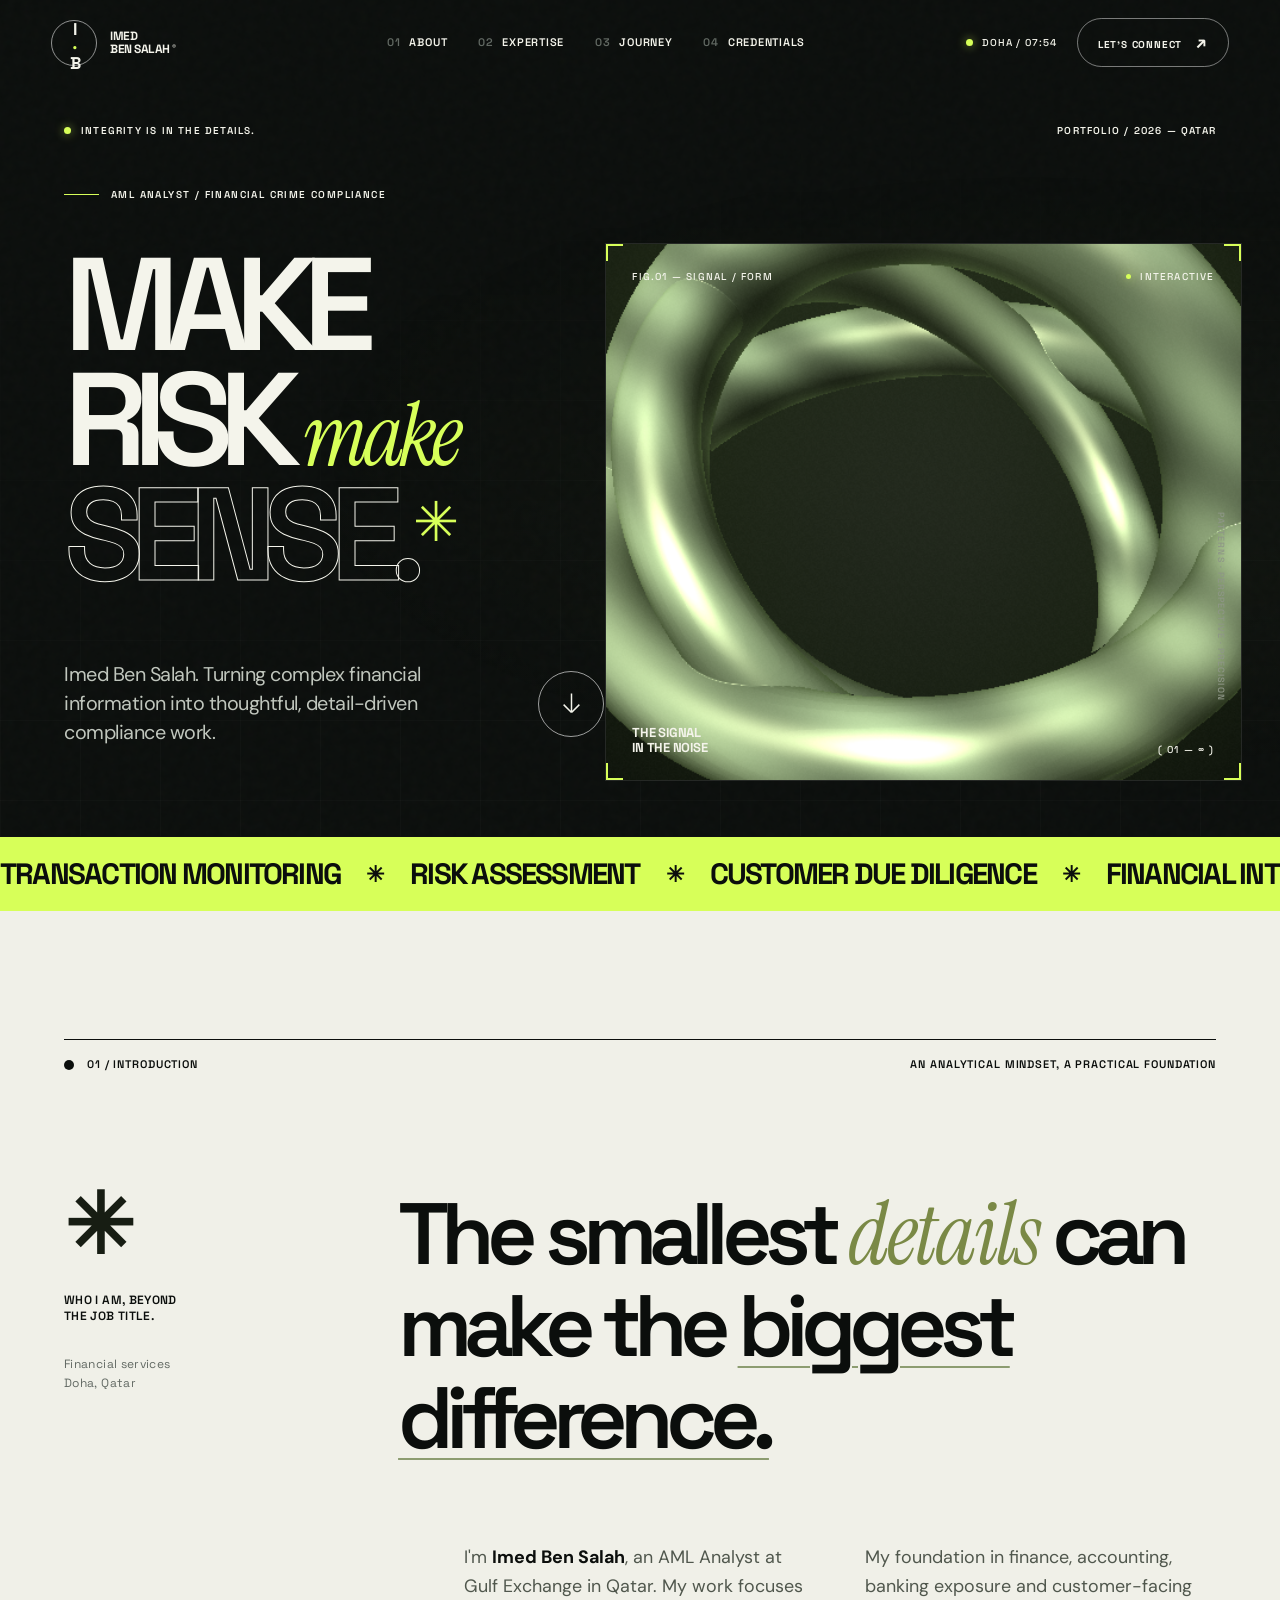
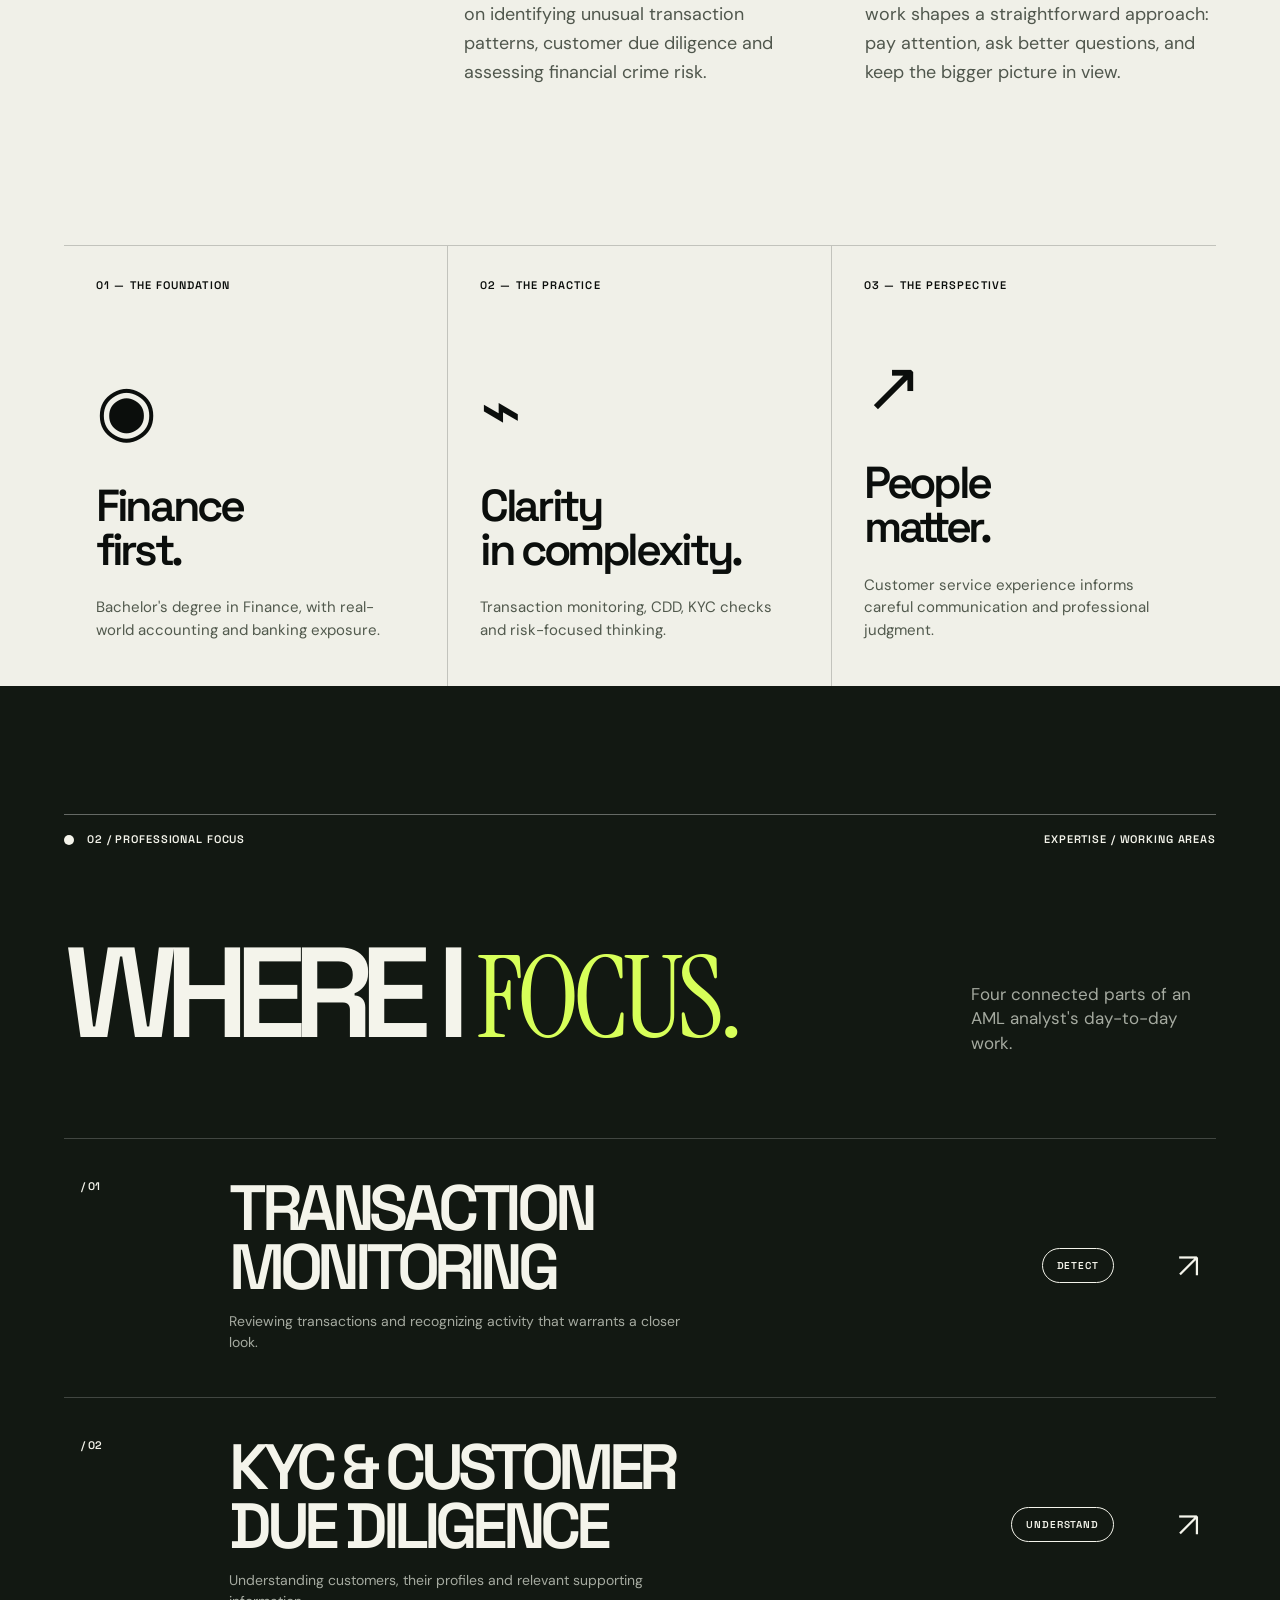
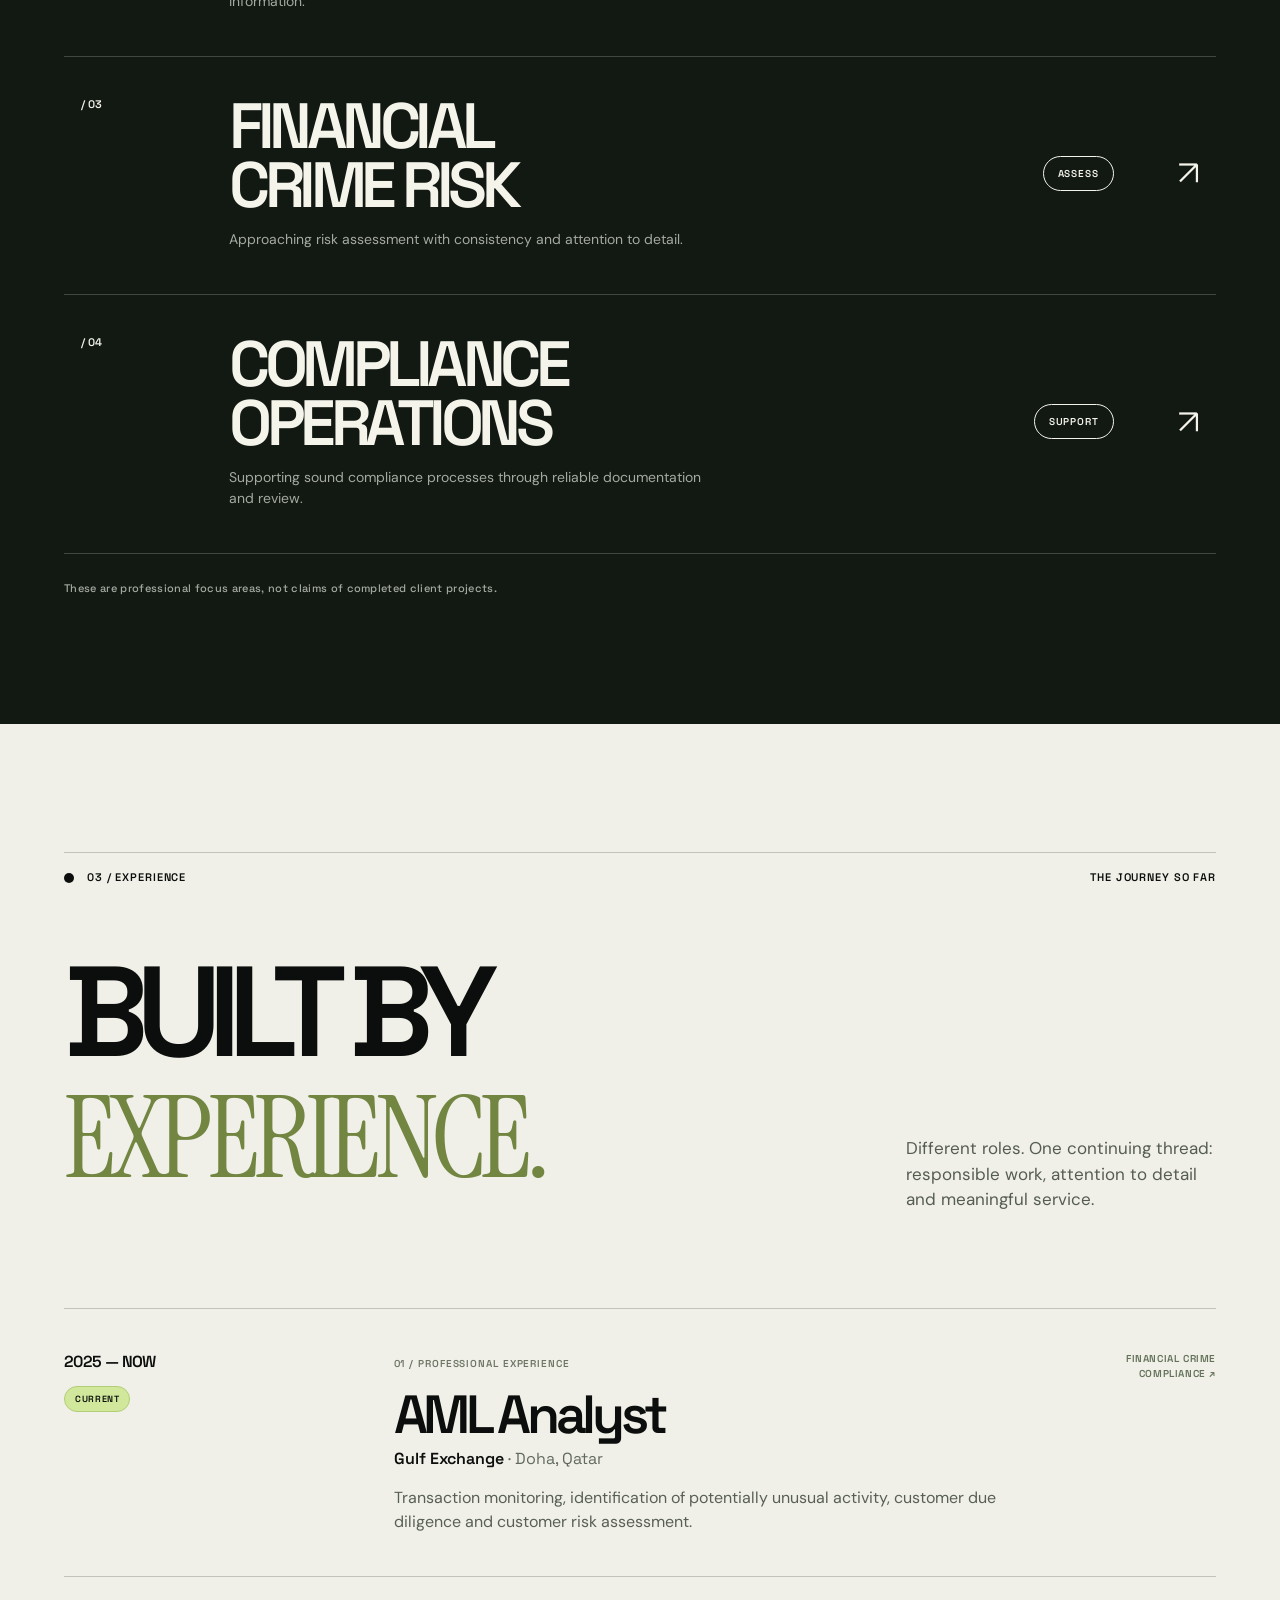
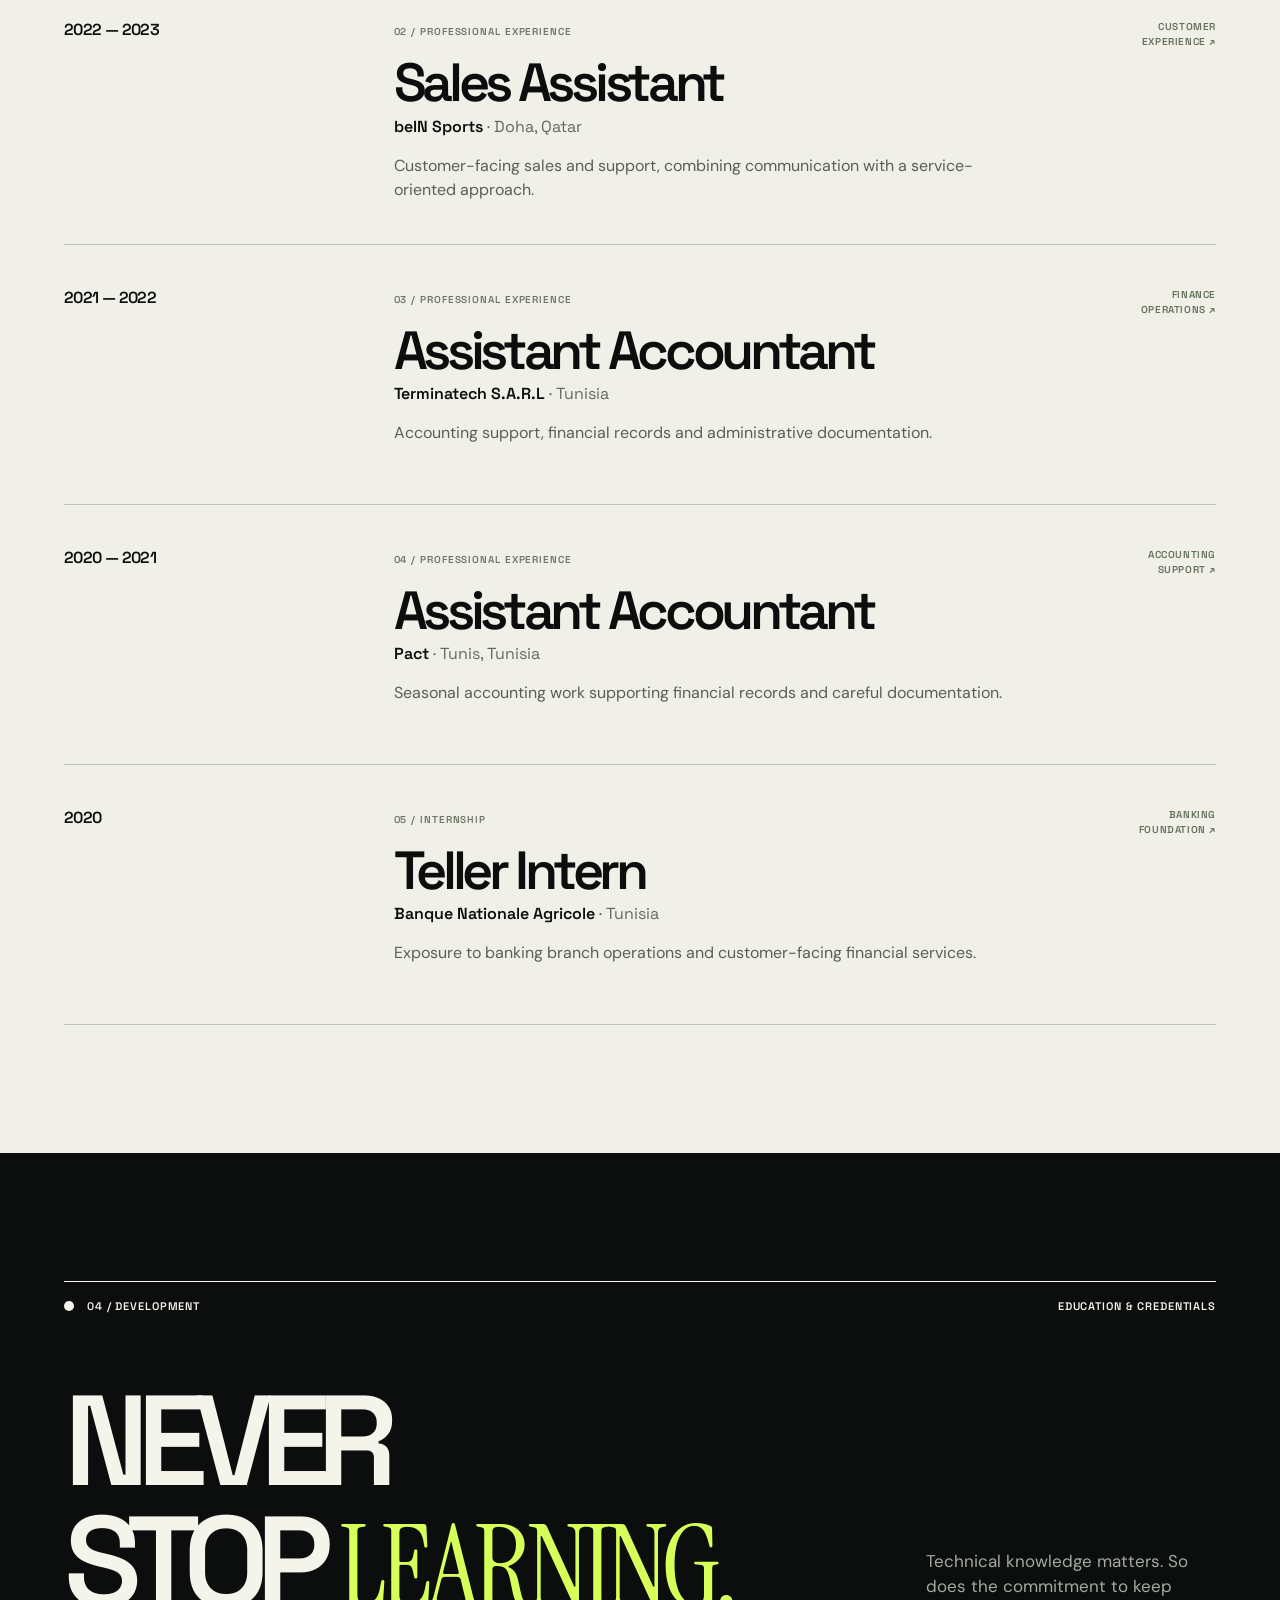
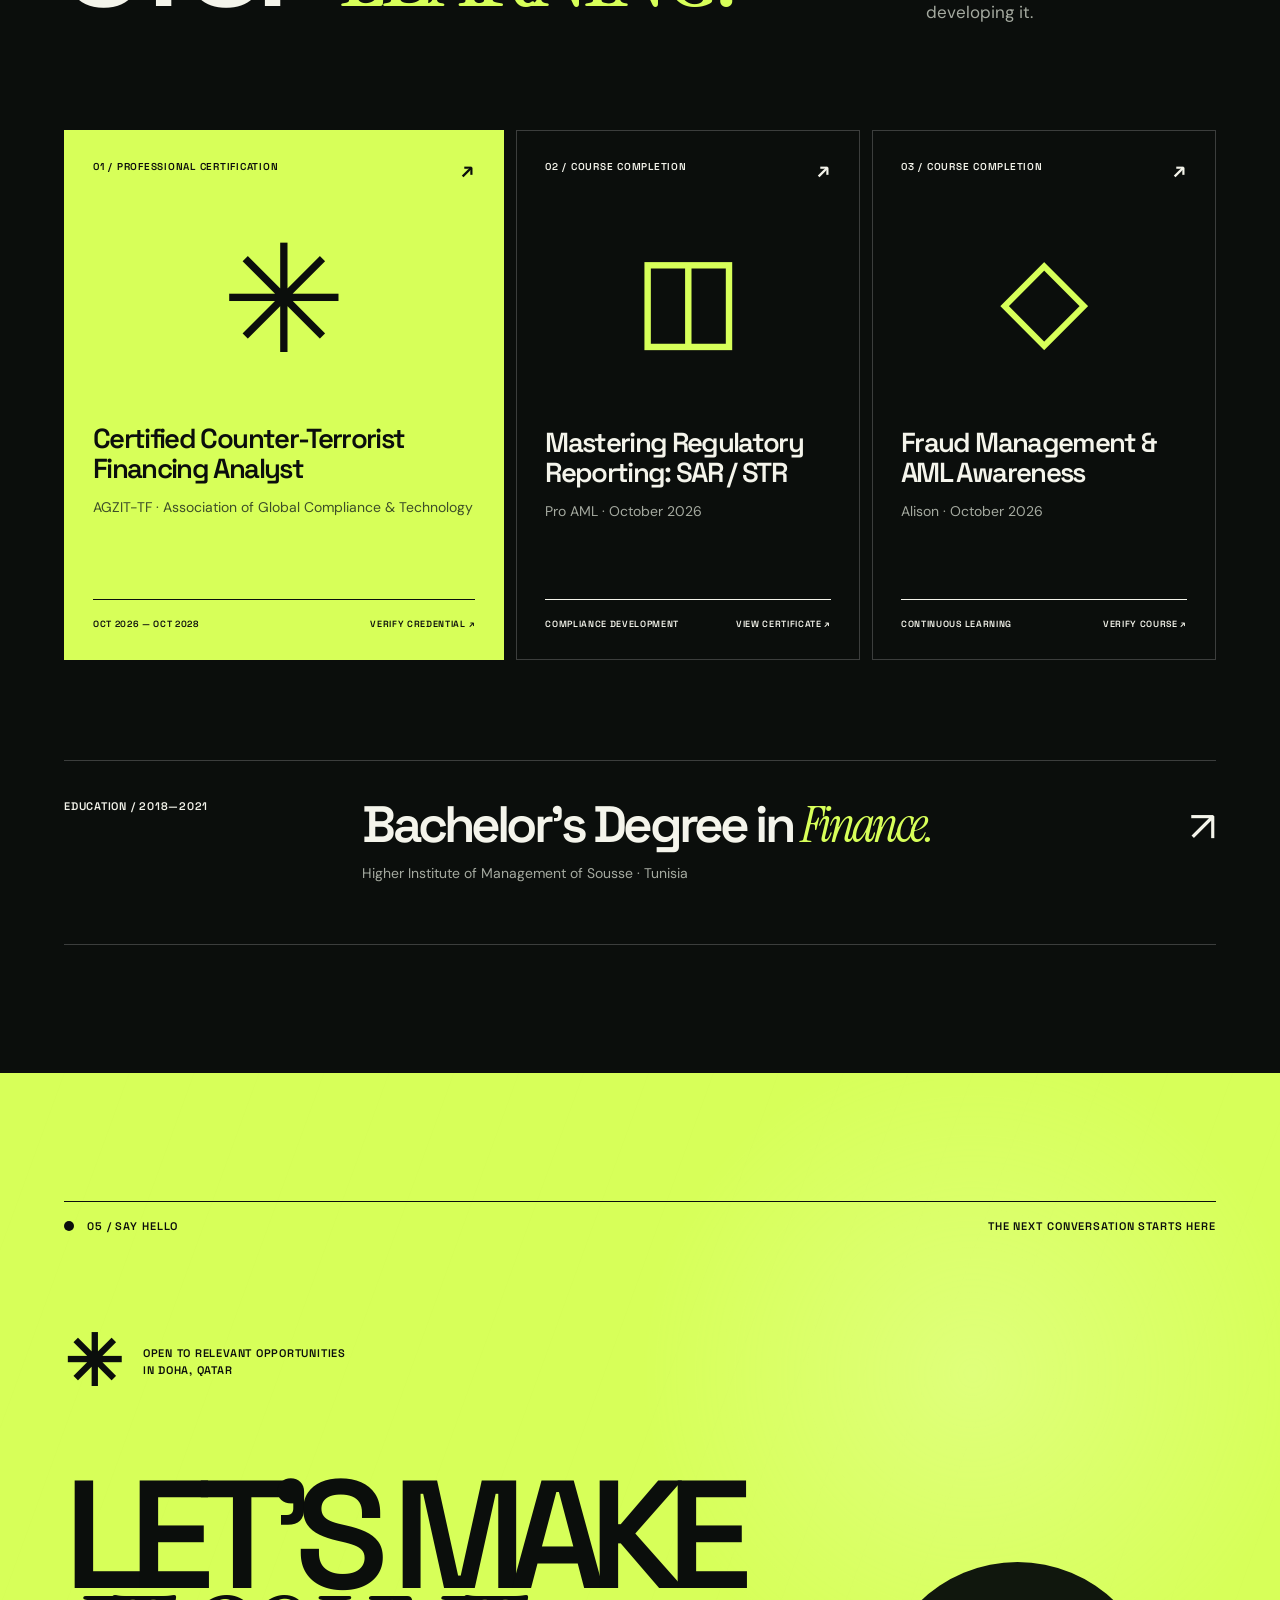
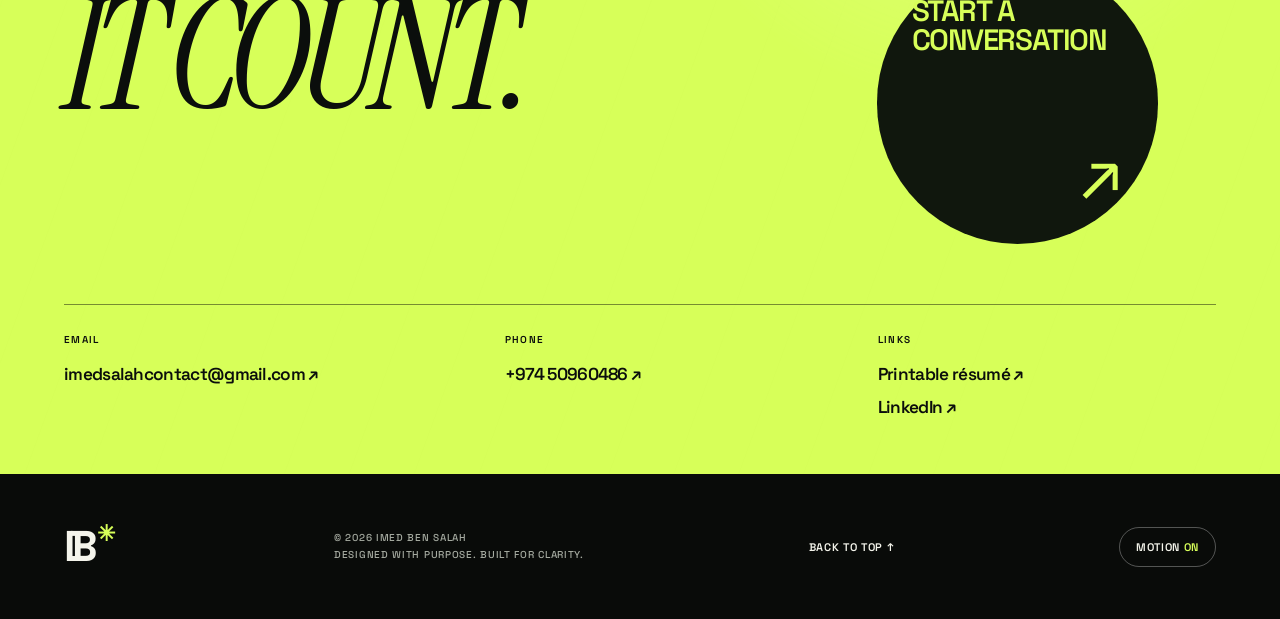
==== commit 94c94985: "Rebuild premium preview in original 21st.dev-inspired art direction" ====
--- a/premium-preview/index.html
+++ b/premium-preview/index.html
@@ -1,135 +1,113 @@
-<!DOCTYPE html>
+<!doctype html>
 <html lang="en">
 <head>
   <meta charset="utf-8">
-  <meta name="viewport" content="width=device-width,initial-scale=1">
-  <meta name="theme-color" content="#07161c">
-  <meta name="description" content="Imed Ben Salah — AML Analyst in Doha, Qatar. Transaction monitoring, customer due diligence, risk assessment and financial crime compliance.">
+  <meta name="viewport" content="width=device-width, initial-scale=1">
+  <meta name="theme-color" content="#0b0e0c">
+  <meta name="description" content="Imed Ben Salah — AML Analyst at Gulf Exchange in Doha, Qatar. Financial crime compliance, transaction monitoring, KYC/CDD and risk assessment.">
   <meta property="og:type" content="website">
-  <meta property="og:title" content="Imed Ben Salah — AML & Financial Crime">
-  <meta property="og:description" content="A portfolio built around financial integrity, analysis and practical experience.">
-  <title>Imed Ben Salah | AML Analyst · Interactive Portfolio</title>
+  <meta property="og:title" content="Imed Ben Salah® — Clarity in Financial Crime Compliance">
+  <meta property="og:description" content="A distinctly different professional portfolio. Focused on financial integrity, analytical thinking, and the details that matter.">
+  <title>Imed Ben Salah® — AML Analyst / Financial Crime Compliance</title>
   <link rel="preconnect" href="https://fonts.googleapis.com">
   <link rel="preconnect" href="https://fonts.gstatic.com" crossorigin>
-  <link href="https://fonts.googleapis.com/css2?family=DM+Sans:wght@400;500;600;700&family=Space+Grotesk:wght@400;500;600;700&display=swap" rel="stylesheet">
-  <style>
-    :root{--ink:#102127;--paper:#eff4f0;--paper2:#dce9e5;--muted:#566d66;--line:#b3cac1;--accent:#9aecc5;--dark:#07161c;--white:#f5f9f5;--font:'Space Grotesk',Arial,sans-serif}
-    *{box-sizing:border-box}html{scroll-behavior:smooth}body{margin:0;color:var(--ink);background:var(--paper);font-family:'DM Sans',Arial,sans-serif;line-height:1.55;overflow-x:hidden}::selection{background:var(--accent);color:#07161c}a{color:inherit;text-decoration:none}button{font:inherit}a:focus-visible,button:focus-visible{outline:3px solid var(--accent);outline-offset:4px}h1,h2,h3,p{margin-top:0}h1,h2,h3{font-family:var(--font);line-height:1}img,svg{display:block;max-width:100%}section[id]{scroll-margin-top:90px}.sr-only{position:absolute;width:1px;height:1px;margin:-1px;overflow:hidden;clip:rect(0,0,0,0);white-space:nowrap;border:0}.skip{position:absolute;top:-80px;left:20px;background:var(--accent);padding:12px;z-index:99}.skip:focus{top:12px}
-    .progress{position:fixed;top:0;left:0;width:100%;height:3px;transform:scaleX(0);transform-origin:left;background:var(--accent);z-index:100}.site-header{position:absolute;z-index:50;top:0;left:0;width:100%;padding:26px clamp(20px,4vw,78px);display:flex;align-items:center;justify-content:space-between;color:var(--paper);gap:32px}.logo{display:flex;align-items:center;gap:12px;font-family:var(--font);font-weight:700;letter-spacing:-.055em;font-size:23px}.logo-mark{width:38px;height:38px;display:grid;place-items:center;border:1px solid #ffffff50;border-radius:100%;font-size:13px;letter-spacing:-.08em}.site-nav{display:flex;gap:clamp(16px,2.5vw,38px);align-items:center}.site-nav a{font-size:12px;letter-spacing:.1em;text-transform:uppercase;font-weight:700;transition:color .25s}.site-nav a:hover{color:var(--accent)}.nav-cta{border:1px solid #ffffff66!important;padding:12px 20px;border-radius:100px}.nav-cta:hover{border-color:var(--accent)!important}.menu-button{display:none;appearance:none;background:transparent;color:white;border:1px solid #ffffff80;border-radius:99px;padding:9px 13px;cursor:pointer;font-size:12px;font-weight:700;letter-spacing:.08em}
-    .hero{background:radial-gradient(ellipse at 76% 50%,#173e40 0%,transparent 52%),var(--dark);color:var(--paper);min-height:min(890px,100svh);padding:170px clamp(20px,4vw,78px) 52px;position:relative;isolation:isolate;overflow:hidden;display:flex;flex-direction:column;justify-content:space-between}.hero::before{content:"";position:absolute;inset:0;z-index:-2;opacity:.3;background-image:linear-gradient(#ffffff08 1px,transparent 1px),linear-gradient(90deg,#ffffff08 1px,transparent 1px);background-size:80px 80px;mask-image:linear-gradient(to right,transparent,#000)}.hero-backdrop{position:absolute;width:51vw;max-width:800px;aspect-ratio:1;right:-6%;top:9%;border-radius:50%;background:radial-gradient(circle at 37% 32%,#d2fae5 0%,#54bb9e 13%,#1d655d 30%,#103b45 48%,#04161c 73%);filter:drop-shadow(0 0 90px #52d9b443);opacity:.88;animation:float 9s ease-in-out infinite;z-index:-1}.hero-backdrop::before,.hero-backdrop::after{content:"";position:absolute;inset:6%;border:1px solid #ceffe188;border-radius:50%;transform:rotateX(65deg) rotate(-20deg);animation:orbit 15s linear infinite}.hero-backdrop::after{inset:-12%;border-color:#bcead24d;transform:rotateY(70deg) rotate(36deg);animation-direction:reverse;animation-duration:22s}.hero-topline,.hero-baseline{display:flex;justify-content:space-between;align-items:center;gap:20px;font-family:var(--font);font-size:11px;letter-spacing:.16em;text-transform:uppercase;font-weight:600}.availability{display:flex;align-items:center;gap:10px}.availability i{display:block;width:8px;height:8px;border-radius:50%;background:#b7d283;box-shadow:0 0 0 5px #b7d28322}.hero-content{padding:clamp(70px,12vh,160px) 0 clamp(80px,13vh,165px);position:relative;z-index:2}.kicker{font-size:11px;letter-spacing:.17em;font-weight:700;text-transform:uppercase}.hero h1{font-size:clamp(80px,12.7vw,226px);letter-spacing:-.105em;font-weight:600;line-height:.79;margin:26px 0 42px;max-width:1250px}.hero h1 span{display:block}.hero h1 .last-name{display:flex;align-items:baseline;gap:16px}.hero h1 .period{color:var(--accent)}.hero-sub{max-width:410px;font-size:clamp(15px,1.3vw,19px);color:#c5d8d0;line-height:1.65;margin:0}.hero-bottom{display:flex;justify-content:space-between;align-items:end;gap:28px}.hero-bottom strong{display:block;font-size:14px;font-family:var(--font)}.hero-bottom span{font-size:11px;text-transform:uppercase;letter-spacing:.15em;color:#a4c4b8}.scroll-cue{width:74px;height:74px;border:1px solid #ffffff4a;border-radius:50%;display:grid;place-items:center;transition:background .25s,transform .25s}.scroll-cue:hover{background:var(--accent);transform:translateY(5px)}.scroll-cue svg{width:24px}.hero-number{font-size:14px;line-height:1.5;opacity:.8}
-    .ticker{display:flex;overflow:hidden;background:var(--accent);border-top:1px solid #1112;border-bottom:1px solid #1112;padding:21px 0;color:var(--ink)}.ticker-track{display:flex;width:max-content;gap:35px;align-items:center;animation:marquee 28s linear infinite}.ticker-track span{white-space:nowrap;font-family:var(--font);font-size:clamp(22px,2.5vw,35px);font-weight:600;letter-spacing:-.06em}.ticker-track b{font-size:28px;font-weight:400}
-    .wrap{max-width:1720px;margin:auto;padding:0 clamp(20px,4vw,78px)}.section-index{display:flex;align-items:center;gap:12px;text-transform:uppercase;letter-spacing:.16em;font-weight:700;font-size:11px}.section-index .dash{width:26px;height:1px;background:currentColor;display:inline-block}.intro-section{padding:clamp(100px,12vw,200px) 0 clamp(105px,11vw,185px)}.intro-grid{display:grid;grid-template-columns:1fr 2fr;gap:55px}.statement{font-size:clamp(42px,6vw,103px);line-height:1.04;letter-spacing:-.085em;font-weight:600;max-width:1200px}.statement em{font-style:normal;color:var(--accent)}.intro-bottom{display:flex;justify-content:space-between;gap:60px;align-items:end}.intro-bottom p{max-width:520px;margin:0;color:#49645c;font-size:clamp(16px,1.45vw,19px)}.round-link{flex:none;width:80px;height:80px;border:1px solid var(--ink);border-radius:50%;display:grid;place-items:center;font-size:29px;transition:background .25s,color .25s,transform .25s}.round-link:hover{background:var(--dark);color:var(--white);transform:rotate(45deg)}
-    .expertise{background:#dcebe5;padding:100px 0 124px}.section-heading{display:flex;justify-content:space-between;align-items:end;gap:28px;padding-bottom:50px}.section-heading h2{font-size:clamp(54px,8.2vw,124px);letter-spacing:-.095em;font-weight:600;margin:24px 0 0}.section-heading .aside{max-width:310px;margin:0 0 10px;color:#426259;font-size:15px}.expertise-grid{display:grid;grid-template-columns:repeat(4,1fr);gap:12px}.focus-card{min-height:390px;background:var(--paper);padding:26px;display:flex;flex-direction:column;justify-content:space-between;position:relative;overflow:hidden;transition:transform .3s,background .3s}.focus-card:hover{transform:translateY(-8px);background:#f9fff9}.focus-card:first-child{background:var(--dark);color:var(--paper)}.focus-num{font-family:var(--font);font-size:11px;letter-spacing:.1em}.focus-icon{width:100%;height:134px;display:flex;align-items:center;justify-content:center;color:var(--accent)}.focus-icon svg{width:120px;height:120px;overflow:visible}.focus-card h3{font-weight:600;letter-spacing:-.065em;line-height:1.05;font-size:clamp(25px,2.4vw,39px);margin:0 0 12px}.focus-card p{font-size:13px;line-height:1.5;max-width:240px;margin:0;color:#5f756d}.focus-card:first-child p{color:#b0c9be}
-    .experience{background:var(--dark);color:var(--paper);padding:120px 0 145px}.experience .section-heading{border-bottom:1px solid #ffffff33}.experience .section-heading .aside{color:#adb3aa}.experience .section-heading h2 span{color:var(--accent)}.role{display:grid;grid-template-columns:1.1fr 2fr 50px;gap:30px;padding:38px 5px 34px;border-bottom:1px solid #ffffff33;align-items:start}.role-period{color:#aab0a6;font-size:12px;font-family:var(--font);letter-spacing:.09em}.role h3{font-size:clamp(26px,3.5vw,54px);font-weight:500;letter-spacing:-.075em;margin:0 0 14px}.role-company{font-size:14px;color:#aab0a6;margin:0}.role-arrow{font-size:28px;color:var(--accent);transform:rotate(-45deg)}.role p.role-description{max-width:610px;color:#aab0a6;margin:16px 0 0;font-size:14px}.role:first-of-type h3{color:var(--accent)}.role:hover h3{transform:translateX(8px)}.role h3{transition:transform .25s}.experience-note{margin:35px 0 0;color:#8d948a;font-size:12px}
-    .cred{padding:130px 0 145px}.credential-grid{display:grid;grid-template-columns:1.3fr 1fr 1fr;gap:12px}.credential{padding:34px;min-height:365px;display:flex;flex-direction:column;justify-content:space-between;border:1px solid #b9bdb5;transition:background .25s,transform .25s}.credential:hover{background:#fff;transform:translateY(-6px)}.credential.featured{background:var(--accent);border-color:var(--accent)}.cert-top{display:flex;justify-content:space-between;gap:12px;font-size:10px;letter-spacing:.12em;text-transform:uppercase;font-weight:700}.cert-top b{font-size:19px;line-height:1}.credential h3{font-weight:600;font-size:clamp(28px,2.7vw,43px);letter-spacing:-.07em;line-height:1.13;margin:25px 0}.credential p{color:#666b62;font-size:13px;margin:0}.credential.featured p{color:#44281e}.cert-action{display:flex;justify-content:space-between;gap:8px;align-items:center;border-top:1px solid #191b182b;padding-top:16px;font-size:12px;font-weight:700}.cert-action a{text-decoration:underline;text-underline-offset:4px}.cert-action a:hover{text-decoration-thickness:2px}
-    .foundation{background:#e2ede8;padding:105px 0 125px}.foundation-grid{display:grid;grid-template-columns:1fr 1fr;gap:7vw;align-items:start}.foundation h2{font-size:clamp(58px,8vw,114px);letter-spacing:-.095em;font-weight:600;margin:33px 0 20px}.foundation .school{font-size:19px;margin-bottom:3px}.foundation .school-year{font-size:12px;color:#60665e}.skill-label{margin-bottom:22px;margin-top:34px;text-transform:uppercase;letter-spacing:.14em;font-size:11px;font-weight:700}.pill-row{display:flex;flex-wrap:wrap;gap:8px}.pill{padding:12px 17px;border:1px solid #aeb3aa;border-radius:50px;font-size:12px;font-weight:700;transition:background .25s,color .25s}.pill:hover{background:var(--dark);color:white}.language-list{display:flex;gap:10px;flex-wrap:wrap;margin-top:8px}.language-list span{font-size:14px}
-    .contact{background:var(--accent);padding:120px 0 0}.contact-top{display:flex;justify-content:space-between;align-items:start;gap:50px}.contact h2{font-weight:600;font-size:clamp(90px,15vw,242px);line-height:.81;letter-spacing:-.105em;margin:60px 0 80px}.contact h2 span{display:block}.contact-aside{max-width:280px;font-size:16px;margin:0;line-height:1.65}.contact-actions{border-top:1px solid #1117}.contact-actions a{display:flex;justify-content:space-between;gap:20px;align-items:center;padding:25px 0;border-bottom:1px solid #1117;transition:padding .25s}.contact-actions a:hover{padding-left:12px;padding-right:12px}.contact-actions a strong{font-family:var(--font);font-size:clamp(20px,2.7vw,40px);letter-spacing:-.04em;font-weight:600;overflow-wrap:anywhere}.contact-actions a span{font-size:11px;letter-spacing:.1em;text-transform:uppercase;width:100px;flex-shrink:0;font-weight:700}.contact-actions a i{font-size:27px;font-style:normal}.footer{padding:70px 0 34px;display:flex;align-items:end;justify-content:space-between;gap:20px;font-size:12px}.footer .logo{color:var(--dark)}.footer-note{color:#4e352b}.footer a:hover{text-decoration:underline}
-    .reveal{opacity:0;transform:translateY(35px);transition:opacity .9s cubic-bezier(.2,.8,.2,1),transform .9s cubic-bezier(.2,.8,.2,1)}.reveal.visible{opacity:1;transform:none}.hero .reveal{transition-delay:.1s}
-    @keyframes marquee{to{transform:translateX(-50%)}}@keyframes float{50%{transform:translateY(-24px) rotate(8deg)}}@keyframes orbit{to{rotate:360deg}}
-    @media(max-width:1100px){.expertise-grid{grid-template-columns:repeat(2,1fr)}.focus-card{min-height:340px}.credential-grid{grid-template-columns:1fr 1fr}.credential.featured{grid-column:1/-1;min-height:270px}.hero-backdrop{right:-15%;top:20%;width:62vw}.hero h1{font-size:clamp(74px,14vw,175px)}}
-    @media(max-width:700px){.site-header{padding:20px}.logo{font-size:19px}.logo-mark{width:34px;height:34px}.menu-button{display:block}.site-nav{display:none;position:absolute;top:78px;left:16px;right:16px;padding:22px;background:#092027;border:1px solid #ffffff33;flex-direction:column;align-items:stretch;gap:0;box-shadow:0 25px 45px #0006}.site-nav.open{display:flex}.site-nav a{padding:14px 8px;border-bottom:1px solid #ffffff25}.site-nav a:last-child{border:0;margin-top:10px;text-align:center}.hero{min-height:790px;min-height:100svh;padding:113px 20px 34px}.hero-topline .hero-number{display:none}.hero-topline{font-size:9px}.hero-backdrop{width:105vw;right:-50%;top:26%;opacity:.65}.hero-content{padding:120px 0 85px}.hero h1{font-size:clamp(75px,17vw,145px);margin:23px 0 42px;letter-spacing:-.11em}.hero .hero-sub{font-size:14px;max-width:310px}.hero-bottom .small-screen-hide{display:none}.scroll-cue{width:58px;height:58px}.hero-baseline{font-size:9px}.intro-section{padding:95px 0 100px}.intro-grid{grid-template-columns:1fr;gap:33px}.statement{font-size:clamp(45px,10vw,76px)}.intro-bottom{gap:15px;align-items:start}.intro-bottom p{font-size:15px}.round-link{width:60px;height:60px;font-size:23px}.section-heading{display:block;padding-bottom:35px}.section-heading h2{font-size:clamp(54px,11vw,83px)}.section-heading .aside{margin:25px 0 0}.expertise{padding:90px 0 100px}.expertise-grid{grid-template-columns:1fr 1fr;gap:8px}.focus-card{padding:18px;min-height:300px}.focus-card h3{font-size:clamp(22px,5vw,31px)}.focus-icon{height:110px}.focus-icon svg{width:80px;height:80px}.focus-card p{font-size:11px}.experience{padding:95px 0 110px}.role{grid-template-columns:1fr 28px;gap:8px;padding:26px 0}.role-period{grid-column:1 / -1}.role h3{font-size:clamp(32px,7vw,43px);margin:0 0 10px}.role-arrow{grid-column:2;grid-row:2}.role p.role-description{font-size:12px}.credential-grid{grid-template-columns:1fr}.credential.featured{grid-column:auto}.credential{min-height:290px}.cred{padding:100px 0 110px}.credential h3{font-size:31px}.foundation{padding:90px 0 105px}.foundation-grid{grid-template-columns:1fr;gap:35px}.foundation h2{font-size:64px}.contact{padding:90px 0 0}.contact-top{display:block}.contact h2{font-size:clamp(88px,18vw,150px);margin:43px 0 64px}.contact-aside{margin-bottom:32px;font-size:14px}.contact-actions a{flex-wrap:wrap;gap:8px}.contact-actions a span{width:100%;font-size:10px}.contact-actions a strong{font-size:22px}.contact-actions a i{margin-left:auto}.footer{padding:45px 0 28px;align-items:start;flex-direction:column}.ticker{padding:14px 0}.ticker-track span{font-size:21px}}
-    @media(max-width:390px){.hero h1{font-size:17vw}.focus-card{min-height:290px;padding:15px}.focus-card h3{font-size:20px}.focus-card p{font-size:10px}.contact h2{font-size:17vw}}
-    @media(prefers-reduced-motion:reduce){*,*::before,*::after{animation:none!important;transition:none!important;scroll-behavior:auto!important}.reveal{opacity:1;transform:none}}
-
-    /* Original layered design inspired by GetLayers' public design tools; no premium assets used. */
-    .liquid-layer{position:absolute;inset:-10%;z-index:-1;pointer-events:none;opacity:.55;background:
-       radial-gradient(ellipse at 81% 54%,#42ddba55 0%,transparent 38%),
-       radial-gradient(ellipse at 56% 18%,#26a9a733 0%,transparent 39%),
-       radial-gradient(ellipse at 95% 84%,#86d6ce22 0%,transparent 32%);
-       filter:blur(38px);animation:liquidDrift 13s ease-in-out infinite alternate}
-    .hero::after{content:"";position:absolute;inset:0;z-index:-1;pointer-events:none;
-      background:linear-gradient(90deg,#07161cd9 0%,#07161c99 45%,transparent 100%),
-      linear-gradient(0deg,#07161ccc 0%,transparent 30%)}
-    .hero-backdrop{right:-1%;top:17%;width:min(47vw,720px);opacity:.65;box-shadow:inset -40px -60px 75px #001821,0 0 90px #1aa99a26}
-    .hero-backdrop::before{inset:-8%;border-width:1.5px;transform:rotate(-32deg) scaleY(.35);animation:orbit 19s linear infinite}
-    .hero-backdrop::after{inset:-23%;border:1px solid #9aecc535;transform:rotate(55deg) scaleY(.54);animation:orbit 26s linear infinite reverse}
-    .orb-inscription{position:absolute;top:49%;left:50%;transform:translate(-50%,-50%) rotate(-18deg);font-family:var(--font);font-size:10px;letter-spacing:.35em;white-space:nowrap;color:#dfffee;opacity:.7}
-    .hero-topline{position:relative;z-index:5;display:flex;flex-wrap:wrap}
-    .motion-control{display:flex;align-items:center;gap:9px;font:600 10px var(--font);letter-spacing:.15em;background:#d7fff015;border:1px solid #cdf7e34c;border-radius:2px;color:#d8f9e9;padding:11px 14px;cursor:pointer;min-height:44px}
-    .motion-control:hover{background:#d7fff02b}
-    .motion-dot{height:6px;width:6px;border-radius:50%;background:#a4f3ca;box-shadow:0 0 10px #a4f3ca}
-    .motion-off .motion-dot{background:#a9bab4;box-shadow:none}
-    .scene-label{position:absolute;right:4vw;bottom:25%;display:flex;gap:8px;flex-direction:column;font:600 10px var(--font);letter-spacing:.2em;color:#c8efe18f;z-index:3}
-    .hero h1{position:relative;text-shadow:0 9px 34px #0114187a}
-    .hero h1 .period{filter:drop-shadow(0 0 18px #9aecc585)}
-    .hero-content .kicker{display:inline-flex;align-items:center;gap:13px;color:#c3f6df}
-    .hero-content .kicker::before{content:"";display:block;width:28px;height:1px;background:#a4f4cd}
-    .focus-card{border:1px solid #09272a12}
-    .focus-card:hover{box-shadow:0 30px 60px #09262918}
-    .focus-card:first-child{background:#0c282b}
-    .focus-icon svg{transition:transform .6s cubic-bezier(.2,.8,.2,1)}
-    .focus-card:hover .focus-icon svg{transform:scale(1.1) rotate(-5deg)}
-    .experience{background:radial-gradient(ellipse at 85% 20%,#113d3d 0%,transparent 55%),var(--dark)}
-    .role:hover{background:#80e2b408}
-    .role:first-of-type h3{color:#bcf5d8}
-    .credential.featured{background:#a9f1c9}
-    .contact{background:linear-gradient(130deg,#a9f1c9,#89dbbb)}
-    .contact a:hover{opacity:.68}
-    @keyframes liquidDrift{to{transform:translate3d(-4%,3%,0) scale(1.09);filter:blur(54px)}}
-    @media(max-width:700px){.hero{min-height:730px}.hero-backdrop{width:84vw;right:-40%;top:27%;opacity:.55}.liquid-layer{opacity:.4}.scene-label{display:none}.hero-topline .motion-control{order:3}.hero::after{background:linear-gradient(90deg,#07161cbb 0%,transparent 100%),linear-gradient(0deg,#07161cdd 0%,transparent 38%)}.hero-content{position:relative;z-index:3}}
-    @media(prefers-reduced-motion:reduce){.motion-control{display:none}.liquid-layer{animation:none}}
-    .motion-off .liquid-layer,.motion-off .hero-backdrop,.motion-off .hero-backdrop::before,.motion-off .hero-backdrop::after,.motion-off .ticker-track{animation-play-state:paused!important}
-    .motion-off .reveal{opacity:1!important;transform:none!important;transition:none!important}
-
-  </style>
+  <link href="https://fonts.googleapis.com/css2?family=DM+Sans:wght@400;500;600;700&family=Space+Grotesk:wght@400;500;600;700&family=Instrument+Serif:ital@0;1&display=swap" rel="stylesheet">
+  <link rel="stylesheet" href="styles.css">
 </head>
 <body>
-  <a class="skip" href="#main">Skip to content</a>
-  <div class="progress" id="progress" aria-hidden="true"></div>
-  <header class="site-header">
-    <a class="logo" href="#top" aria-label="Imed Ben Salah, home"><span class="logo-mark">IB.</span><span>IMED®</span></a>
-    <button class="menu-button" id="menuButton" type="button" aria-expanded="false" aria-controls="siteNav">MENU ☰</button>
-    <nav class="site-nav" id="siteNav" aria-label="Main menu"><a href="#about">About</a><a href="#expertise">Expertise</a><a href="#experience">Experience</a><a href="#credentials">Credentials</a><a href="#contact" class="nav-cta">Let’s connect ↗</a></nav>
-  </header>
-  <main id="main">
-    <section class="hero" id="top" aria-labelledby="hero-title">
-      <div class="liquid-layer" aria-hidden="true"></div><div class="hero-backdrop" aria-hidden="true"><span class="orb-inscription">AML · CFT · KYC · RISK</span></div><div class="scene-label" aria-hidden="true"><span>01 / SIGNAL</span><span>02 / INSIGHT</span><span>03 / INTEGRITY</span></div>
-      <div class="hero-topline"><span>INDEPENDENT PROFESSIONAL PORTFOLIO / 2026</span><span class="hero-number">DOHA, QATAR / 25°17′N</span><button class="motion-control" id="motionControl" type="button" aria-pressed="true">MOTION: ON<span class="motion-dot" aria-hidden="true"></span></button></div>
-      <div class="hero-content"><div class="kicker reveal">FINANCIAL CRIME COMPLIANCE · AML / CFT</div><h1 id="hero-title" class="reveal"><span>Imed</span><span class="last-name">Ben Salah<span class="period">.</span></span></h1><p class="hero-sub reveal">AML Analyst at Gulf Exchange. Bringing clarity to financial risk through careful analysis, due diligence and a foundation in finance.</p></div>
-      <div class="hero-bottom"><div><strong>Focused on financial integrity.</strong><span>ANALYSIS · DILIGENCE · TRUST</span></div><div class="availability small-screen-hide"><i></i><span>Based in Doha, Qatar</span></div><a class="scroll-cue" href="#about" aria-label="Scroll to about"><svg viewBox="0 0 24 24" fill="none" stroke="currentColor" stroke-width="1.5"><path d="M12 3v18m0 0 8-8m-8 8-8-8"/></svg></a></div>
-    </section>
-    <div class="ticker" aria-label="Specialties"><div class="ticker-track" aria-hidden="true"><span>FINANCIAL INTEGRITY</span><b>✳</b><span>TRANSACTION MONITORING</span><b>✳</b><span>CUSTOMER DUE DILIGENCE</span><b>✳</b><span>RISK ASSESSMENT</span><b>✳</b><span>FINANCIAL INTEGRITY</span><b>✳</b><span>TRANSACTION MONITORING</span><b>✳</b><span>CUSTOMER DUE DILIGENCE</span><b>✳</b><span>RISK ASSESSMENT</span><b>✳</b></div></div>
-    <section class="intro-section" id="about"><div class="wrap intro-grid"><div class="section-index reveal">01 <span class="dash"></span> WHO I AM</div><div><h2 class="statement reveal">I connect the <em>details</em> to the bigger picture.</h2><div class="intro-bottom reveal"><p>I’m a finance graduate working in anti-money laundering compliance in Doha. My background spans transaction monitoring, customer due diligence, accounting and customer service — combining analytical focus with a practical understanding of people and processes.</p><a class="round-link" href="#experience" aria-label="View experience">↗</a></div></div></div></section>
-    <section class="expertise" id="expertise"><div class="wrap"><div class="section-heading"><div><div class="section-index reveal">02 <span class="dash"></span> CORE EXPERTISE</div><h2 class="reveal">What I do<span style="color:var(--accent)">.</span></h2></div><p class="aside reveal">Practical skills developed through financial crime compliance and finance-focused work.</p></div><div class="expertise-grid">
-      <article class="focus-card reveal"><span class="focus-num">CAPABILITY / 01</span><div class="focus-icon"><svg viewBox="0 0 120 120" fill="none" stroke="currentColor" stroke-width="2"><circle cx="60" cy="60" r="41"/><circle cx="60" cy="60" r="24"/><circle cx="60" cy="60" r="7" fill="currentColor"/><path d="M60 5v24M60 91v24M5 60h24M91 60h24"/></svg></div><div><h3>Transaction<br>monitoring</h3><p>Reviewing activity for unusual patterns and potential red flags.</p></div></article>
-      <article class="focus-card reveal"><span class="focus-num">CAPABILITY / 02</span><div class="focus-icon"><svg viewBox="0 0 120 120" fill="none" stroke="currentColor" stroke-width="2"><rect x="24" y="22" width="72" height="78" rx="9"/><circle cx="60" cy="47" r="12"/><path d="M37 80c4-12 12-17 23-17s19 5 23 17M38 92h44"/><path d="m83 19 8 8 17-17"/></svg></div><div><h3>KYC & customer<br>due diligence</h3><p>Supporting identity reviews, documentation and due diligence processes.</p></div></article>
-      <article class="focus-card reveal"><span class="focus-num">CAPABILITY / 03</span><div class="focus-icon"><svg viewBox="0 0 120 120" fill="none" stroke="currentColor" stroke-width="2"><path d="m60 13 40 17v29c0 27-18 44-40 50-22-6-40-23-40-50V30z"/><path d="m38 60 15 15 30-33"/><circle cx="60" cy="57" r="34" stroke-dasharray="2 7"/></svg></div><div><h3>Risk<br>assessment</h3><p>Recognizing and assessing customer risk within established procedures.</p></div></article>
-      <article class="focus-card reveal"><span class="focus-num">CAPABILITY / 04</span><div class="focus-icon"><svg viewBox="0 0 120 120" fill="none" stroke="currentColor" stroke-width="2"><rect x="19" y="20" width="82" height="80" rx="5"/><path d="M35 44h48M35 57h48M35 70h22M35 83h37"/><path d="M35 32h21"/></svg></div><div><h3>Financial<br>documentation</h3><p>Accuracy and consistency developed across finance and accounting roles.</p></div></article>
-    </div></div></section>
-    <section class="experience" id="experience"><div class="wrap"><div class="section-heading"><div><div class="section-index reveal">03 <span class="dash"></span> CAREER JOURNEY</div><h2 class="reveal">Built on<br><span>experience.</span></h2></div><p class="aside reveal">From banking and accounting to customer-facing work and financial crime compliance.</p></div>
-      <article class="role reveal"><div class="role-period">MAY 2025 — PRESENT</div><div><h3>AML Analyst</h3><p class="role-company">Gulf Exchange / Doha, Qatar</p><p class="role-description">Transaction monitoring, customer due diligence, suspicious activity identification and risk assessment. Recognized as Employee of the Month in August 2025.</p></div><div class="role-arrow" aria-hidden="true">↗</div></article>
-      <article class="role reveal"><div class="role-period">AUG 2022 — JUL 2023</div><div><h3>Sales Assistant</h3><p class="role-company">beIN Sports / Doha, Qatar</p><p class="role-description">Customer-facing sales and service, with an emphasis on clear communication and customer support.</p></div><div class="role-arrow" aria-hidden="true">↗</div></article>
-      <article class="role reveal"><div class="role-period">OCT 2021 — JUN 2022</div><div><h3>Assistant Accountant</h3><p class="role-company">Terminatech S.A.R.L / Tunisia</p><p class="role-description">Accounting records, financial administration and organized documentation.</p></div><div class="role-arrow" aria-hidden="true">↗</div></article>
-      <article class="role reveal"><div class="role-period">AUG 2020 — MAR 2021</div><div><h3>Assistant Accountant</h3><p class="role-company">Pact / Tunisia</p></div><div class="role-arrow" aria-hidden="true">↗</div></article>
-      <article class="role reveal"><div class="role-period">FEB 2020 — JUN 2020</div><div><h3>Bank Teller Intern</h3><p class="role-company">Banque Nationale Agricole / Tunisia</p></div><div class="role-arrow" aria-hidden="true">↗</div></article>
-      <p class="experience-note">Experience information adapted from my existing professional portfolio and résumé.</p>
-    </div></section>
-    <section class="cred" id="credentials"><div class="wrap"><div class="section-heading"><div><div class="section-index reveal">04 <span class="dash"></span> LEARNING & DEVELOPMENT</div><h2 class="reveal">Credentials<span style="color:var(--accent)">.</span></h2></div><p class="aside reveal">Continuous learning in compliance, regulatory reporting and financial crime prevention.</p></div><div class="credential-grid">
-      <article class="credential featured reveal"><div class="cert-top"><span>PROFESSIONAL DESIGNATION</span><b>✳</b></div><h3>Certified Counter-Terrorist Financing Analyst</h3><div><p>AGZIT-TF · October 2026 – October 2028</p><div class="cert-action"><span>AGZIT</span><a href="https://app.agzit.com/verify/HTAGTFW59JCM6RSN" target="_blank" rel="noopener noreferrer">Verify credential ↗</a></div></div></article>
-      <article class="credential reveal"><div class="cert-top"><span>COURSE COMPLETION</span><b>↗</b></div><h3>Regulatory Reporting: SAR / STR</h3><div><p>Pro AML · October 2026</p><div class="cert-action"><span>REPORTING</span><a href="https://github.com/imedbensalah99-cmd/Cover-letter-/blob/main/docs/sar-str-certificate.pdf" target="_blank" rel="noopener noreferrer">Certificate ↗</a></div></div></article>
-      <article class="credential reveal"><div class="cert-top"><span>COURSE COMPLETION</span><b>↗</b></div><h3>Fraud Management & AML Awareness</h3><div><p>Alison · October 2026</p><div class="cert-action"><span>AML</span><a href="https://alison.com/verify/b2c5c62478" target="_blank" rel="noopener noreferrer">Verify credential ↗</a></div></div></article>
-    </div></div></section>
-    <section class="foundation" id="education"><div class="wrap foundation-grid"><div><div class="section-index reveal">05 <span class="dash"></span> FOUNDATIONS</div><h2 class="reveal">Finance.<br>Focused.</h2><p class="school reveal">Bachelor’s Degree in Finance</p><p class="school-year reveal">Higher Institute of Management of Sousse / 2018 — 2021</p></div><div class="reveal"><p class="skill-label">WORKING KNOWLEDGE</p><div class="pill-row"><span class="pill">AML / CFT</span><span class="pill">Transaction Monitoring</span><span class="pill">KYC</span><span class="pill">Customer Due Diligence</span><span class="pill">Risk Assessment</span><span class="pill">Financial Documentation</span><span class="pill">Accounting</span><span class="pill">Excel</span><span class="pill">Customer Service</span></div><p class="skill-label">LANGUAGES</p><div class="language-list"><span>Arabic</span><span>·</span><span>English</span><span>·</span><span>French</span></div><p class="skill-label">PROFESSIONAL RÉSUMÉ</p><a class="round-link" href="resume.html" target="_blank" rel="noopener noreferrer" aria-label="View existing résumé">↗</a></div></div></section>
-    <section class="contact" id="contact"><div class="wrap"><div class="section-index reveal">06 <span class="dash"></span> NEXT CHAPTER</div><div class="contact-top"><h2 class="reveal"><span>Let’s</span><span>talk.</span></h2><p class="contact-aside reveal">Interested in working together? I welcome conversations about AML, KYC, financial crime and banking operations opportunities in Qatar.</p></div><div class="contact-actions reveal"><a href="mailto:imedsalahcontact@gmail.com"><span>Email me</span><strong>imedsalahcontact@gmail.com</strong><i>↗</i></a><a href="tel:+97450960486"><span>Call me</span><strong>+974 50960486</strong><i>↗</i></a><a href="https://www.linkedin.com/in/imed-bs/" target="_blank" rel="noopener noreferrer"><span>LinkedIn</span><strong>linkedin.com/in/imed-bs</strong><i>↗</i></a></div><footer class="footer"><a class="logo" href="#top"><span class="logo-mark">IB.</span><span>IMED®</span></a><span class="footer-note">© 2026 Imed Ben Salah · Doha, Qatar</span><a href="#top">Back to top ↑</a></footer></div></section>
-  </main>
-  <script>
-    (function(){'use strict';
-      const nav=document.getElementById('siteNav');const btn=document.getElementById('menuButton');
-      btn.addEventListener('click',()=>{const open=btn.getAttribute('aria-expanded')!=='true';btn.setAttribute('aria-expanded',String(open));btn.textContent=open?'CLOSE ×':'MENU ☰';nav.classList.toggle('open',open)});
-      nav.querySelectorAll('a').forEach(link=>link.addEventListener('click',()=>{nav.classList.remove('open');btn.setAttribute('aria-expanded','false');btn.textContent='MENU ☰'}));
-      window.addEventListener('keydown',e=>{if(e.key==='Escape'){nav.classList.remove('open');btn.setAttribute('aria-expanded','false');btn.textContent='MENU ☰'}});
-      const progress=document.getElementById('progress');let ticking=false;function onScroll(){if(ticking)return;ticking=true;requestAnimationFrame(()=>{const max=document.documentElement.scrollHeight-innerHeight;progress.style.transform='scaleX('+(max>0?window.scrollY/max:0)+')';ticking=false})};window.addEventListener('scroll',onScroll,{passive:true});onScroll();
+<a class="skip-link" href="#main">Skip to content</a>
+<div class="progress" aria-hidden="true"><div id="progress-bar"></div></div>
+<div class="cursor-ring" id="cursor-ring" aria-hidden="true"></div>
+<div class="cursor-point" id="cursor-point" aria-hidden="true"></div>
 
-      // Motion preference control: retains accessibility and reduces energy use.
-      const motionControl=document.getElementById('motionControl');
-      if(motionControl){
-        const reduce=window.matchMedia('(prefers-reduced-motion: reduce)');
-        let on=!reduce.matches;
-        function renderMotion(){document.body.classList.toggle('motion-off',!on);motionControl.setAttribute('aria-pressed',String(on));motionControl.firstChild.textContent=on?'MOTION: ON':'MOTION: OFF';}
-        renderMotion();motionControl.addEventListener('click',()=>{on=!on;renderMotion();});
-      }
-      const items=document.querySelectorAll('.reveal');if('IntersectionObserver' in window){const observer=new IntersectionObserver(entries=>{entries.forEach(e=>{if(e.isIntersecting){e.target.classList.add('visible');observer.unobserve(e.target)}})},{threshold:.08,rootMargin:'0px 0px -30px 0px'});items.forEach(el=>observer.observe(el));}else{items.forEach(el=>el.classList.add('visible'))}
-    })();
-  </script>
+<header class="topbar" id="topbar">
+  <a class="brand" href="#top" aria-label="Imed Ben Salah — back to top"><span class="brand-mark">I<span>·</span>B</span><span class="brand-type">IMED<br>BEN SALAH<span class="brand-reg">®</span></span></a>
+  <nav class="desktop-nav" aria-label="Primary navigation">
+    <a href="#about"><span>01</span> About</a><a href="#expertise"><span>02</span> Expertise</a><a href="#experience"><span>03</span> Journey</a><a href="#credentials"><span>04</span> Credentials</a>
+  </nav>
+  <div class="header-right"><span class="qatar-clock" aria-label="Current time in Doha"><i class="clock-pulse"></i><span id="doha-time">DOHA / QATAR</span></span><a href="#contact" class="top-contact" data-magnetic>LET'S CONNECT <span aria-hidden="true">↗</span></a><button type="button" class="menu-btn" id="menu-toggle" aria-expanded="false" aria-controls="mobile-nav" aria-label="Open menu"><span></span><span></span></button></div>
+</header>
+<nav id="mobile-nav" class="mobile-nav" aria-label="Mobile navigation" inert>
+  <a href="#about"><small>01 /</small> About</a><a href="#expertise"><small>02 /</small> Expertise</a><a href="#experience"><small>03 /</small> Journey</a><a href="#credentials"><small>04 /</small> Credentials</a><a href="#contact"><small>05 /</small> Contact</a>
+  <div class="nav-bottom">AML Analyst · Doha, Qatar</div>
+</nav>
+
+<main id="main">
+<section class="hero dark-section" id="top" aria-labelledby="hero-title">
+  <div class="hero-grain" aria-hidden="true"></div><div class="hero-grid" aria-hidden="true"></div>
+  <div class="hero-topline reveal"><span><i class="status-dot"></i> INTEGRITY IS IN THE DETAILS.</span><span>PORTFOLIO / 2026 — QATAR</span></div>
+  <div class="hero-inner">
+    <div class="hero-copy">
+      <div class="hero-eyebrow reveal"><span class="line-em"></span> AML ANALYST / FINANCIAL CRIME COMPLIANCE</div>
+      <h1 id="hero-title" class="hero-title"><span class="title-line mask-line"><span>MAKE</span></span><span class="title-line mask-line"><span>RISK <em>make</em></span></span><span class="title-line mask-line"><span><span class="ink-outline">SENSE.</span><b class="full-stop">✳</b></span></span></h1>
+      <div class="hero-bottom reveal"><div class="hero-description">Imed Ben Salah. Turning complex financial information into thoughtful, detail-driven compliance work.</div><a class="circle-link" href="#about" aria-label="Discover portfolio"><svg viewBox="0 0 24 24" aria-hidden="true"><path d="M12 3v17m0 0-7-7m7 7 7-7"/></svg></a></div>
+    </div>
+    <div class="hero-visual reveal" id="hero-visual">
+      <div class="visual-corner top-left"></div><div class="visual-corner top-right"></div><div class="visual-corner bottom-left"></div><div class="visual-corner bottom-right"></div>
+      <div class="visual-top"><span>FIG.01 — SIGNAL / FORM</span><span class="rotation-indicator"><span class="rot-dot"></span> INTERACTIVE</span></div>
+      <canvas id="sculpture" aria-label="Abstract animated sculptural visualization representing analysis and patterns" role="img"></canvas>
+      <div class="sculpture-fallback" aria-hidden="true"><div class="fallback-ring"></div><div class="fallback-ring second"></div><div class="fallback-core">IBS</div></div>
+      <div class="visual-side-label" aria-hidden="true">PATTERNS · PERSPECTIVE · PRECISION</div>
+      <div class="visual-caption"><div>THE SIGNAL<br>IN THE NOISE</div><span>( 01 — ∞ )</span></div>
+    </div>
+  </div>
+  <div class="hero-ticker" aria-label="Core focus areas"><div class="ticker-track" aria-hidden="true"><span>TRANSACTION MONITORING</span><b>✳</b><span>RISK ASSESSMENT</span><b>✳</b><span>CUSTOMER DUE DILIGENCE</span><b>✳</b><span>FINANCIAL INTEGRITY</span><b>✳</b><span>TRANSACTION MONITORING</span><b>✳</b><span>RISK ASSESSMENT</span><b>✳</b><span>CUSTOMER DUE DILIGENCE</span><b>✳</b><span>FINANCIAL INTEGRITY</span><b>✳</b></div></div>
+</section>
+
+<section class="about light-section section-pad" id="about" aria-labelledby="about-heading">
+  <div class="section-cap reveal"><span class="cap-index">01 / INTRODUCTION</span><span>AN ANALYTICAL MINDSET, A PRACTICAL FOUNDATION</span></div>
+  <div class="about-layout">
+    <div class="about-aside reveal"><div class="mini-asterisk" aria-hidden="true">✳</div><span>WHO I AM, BEYOND<br>THE JOB TITLE.</span><p>Financial services<br>Doha, Qatar</p></div>
+    <div class="about-body"><h2 class="statement reveal" id="about-heading">The smallest <em>details</em> can make the <span class="text-underline">biggest difference.</span></h2><div class="about-details reveal"><p>I'm <strong>Imed Ben Salah</strong>, an AML Analyst at Gulf Exchange in Qatar. My work focuses on identifying unusual transaction patterns, customer due diligence and assessing financial crime risk.</p><p>My foundation in finance, accounting, banking exposure and customer-facing work shapes a straightforward approach: pay attention, ask better questions, and keep the bigger picture in view.</p></div></div>
+  </div>
+  <div class="principles-grid">
+    <article class="principle reveal"><span>01 — THE FOUNDATION</span><div class="principle-symbol">◉</div><h3>Finance<br>first.</h3><p>Bachelor's degree in Finance, with real-world accounting and banking exposure.</p></article>
+    <article class="principle reveal"><span>02 — THE PRACTICE</span><div class="principle-symbol">⌁</div><h3>Clarity<br>in complexity.</h3><p>Transaction monitoring, CDD, KYC checks and risk-focused thinking.</p></article>
+    <article class="principle reveal"><span>03 — THE PERSPECTIVE</span><div class="principle-symbol">↗</div><h3>People<br>matter.</h3><p>Customer service experience informs careful communication and professional judgment.</p></article>
+  </div>
+</section>
+
+<section class="expertise dark-section section-pad" id="expertise" aria-labelledby="expertise-heading">
+  <div class="section-cap reveal"><span class="cap-index">02 / PROFESSIONAL FOCUS</span><span>EXPERTISE / WORKING AREAS</span></div>
+  <div class="expertise-heading-wrap reveal"><h2 id="expertise-heading">WHERE I <em>FOCUS.</em></h2><p>Four connected parts of an AML analyst's day-to-day work.</p></div>
+  <div class="expertise-list">
+    <article class="expertise-item reveal" tabindex="0"><span class="expertise-num">/ 01</span><div class="expertise-name"><h3>TRANSACTION<br>MONITORING</h3><p>Reviewing transactions and recognizing activity that warrants a closer look.</p></div><span class="expertise-chip">DETECT</span><span class="expertise-arrow" aria-hidden="true">↗</span></article>
+    <article class="expertise-item reveal" tabindex="0"><span class="expertise-num">/ 02</span><div class="expertise-name"><h3>KYC & CUSTOMER<br>DUE DILIGENCE</h3><p>Understanding customers, their profiles and relevant supporting information.</p></div><span class="expertise-chip">UNDERSTAND</span><span class="expertise-arrow" aria-hidden="true">↗</span></article>
+    <article class="expertise-item reveal" tabindex="0"><span class="expertise-num">/ 03</span><div class="expertise-name"><h3>FINANCIAL<br>CRIME RISK</h3><p>Approaching risk assessment with consistency and attention to detail.</p></div><span class="expertise-chip">ASSESS</span><span class="expertise-arrow" aria-hidden="true">↗</span></article>
+    <article class="expertise-item reveal" tabindex="0"><span class="expertise-num">/ 04</span><div class="expertise-name"><h3>COMPLIANCE<br>OPERATIONS</h3><p>Supporting sound compliance processes through reliable documentation and review.</p></div><span class="expertise-chip">SUPPORT</span><span class="expertise-arrow" aria-hidden="true">↗</span></article>
+  </div>
+  <p class="focus-note reveal">These are professional focus areas, not claims of completed client projects.</p>
+</section>
+
+<section class="journey light-section section-pad" id="experience" aria-labelledby="journey-heading">
+  <div class="section-cap reveal"><span class="cap-index">03 / EXPERIENCE</span><span>THE JOURNEY SO FAR</span></div>
+  <div class="journey-intro reveal"><h2 id="journey-heading">BUILT BY<br><em>EXPERIENCE.</em></h2><p>Different roles. One continuing thread: responsible work, attention to detail and meaningful service.</p></div>
+  <div class="timeline">
+    <article class="timeline-entry reveal"><div class="timeline-year">2025 — NOW<span class="active-pill">CURRENT</span></div><div class="timeline-content"><span class="job-order">01 / PROFESSIONAL EXPERIENCE</span><h3>AML Analyst</h3><p class="job-company">Gulf Exchange <span>· Doha, Qatar</span></p><p>Transaction monitoring, identification of potentially unusual activity, customer due diligence and customer risk assessment.</p></div><div class="timeline-side">FINANCIAL CRIME<br>COMPLIANCE ↗</div></article>
+    <article class="timeline-entry reveal"><div class="timeline-year">2022 — 2023</div><div class="timeline-content"><span class="job-order">02 / PROFESSIONAL EXPERIENCE</span><h3>Sales Assistant</h3><p class="job-company">beIN Sports <span>· Doha, Qatar</span></p><p>Customer-facing sales and support, combining communication with a service-oriented approach.</p></div><div class="timeline-side">CUSTOMER<br>EXPERIENCE ↗</div></article>
+    <article class="timeline-entry reveal"><div class="timeline-year">2021 — 2022</div><div class="timeline-content"><span class="job-order">03 / PROFESSIONAL EXPERIENCE</span><h3>Assistant Accountant</h3><p class="job-company">Terminatech S.A.R.L <span>· Tunisia</span></p><p>Accounting support, financial records and administrative documentation.</p></div><div class="timeline-side">FINANCE<br>OPERATIONS ↗</div></article>
+    <article class="timeline-entry reveal"><div class="timeline-year">2020 — 2021</div><div class="timeline-content"><span class="job-order">04 / PROFESSIONAL EXPERIENCE</span><h3>Assistant Accountant</h3><p class="job-company">Pact <span>· Tunis, Tunisia</span></p><p>Seasonal accounting work supporting financial records and careful documentation.</p></div><div class="timeline-side">ACCOUNTING<br>SUPPORT ↗</div></article>
+    <article class="timeline-entry reveal"><div class="timeline-year">2020</div><div class="timeline-content"><span class="job-order">05 / INTERNSHIP</span><h3>Teller Intern</h3><p class="job-company">Banque Nationale Agricole <span>· Tunisia</span></p><p>Exposure to banking branch operations and customer-facing financial services.</p></div><div class="timeline-side">BANKING<br>FOUNDATION ↗</div></article>
+  </div>
+</section>
+
+<section class="credentials dark-section section-pad" id="credentials" aria-labelledby="credentials-heading">
+  <div class="section-cap reveal"><span class="cap-index">04 / DEVELOPMENT</span><span>EDUCATION & CREDENTIALS</span></div>
+  <div class="credentials-intro reveal"><h2 id="credentials-heading">NEVER<br>STOP <em>LEARNING.</em></h2><p>Technical knowledge matters. So does the commitment to keep developing it.</p></div>
+  <div class="certificate-grid">
+    <a class="certificate-card feature reveal" href="https://app.agzit.com/verify/HTAGTFW59JCM6RSN" target="_blank" rel="noopener noreferrer"><div class="certificate-top"><span>01 / PROFESSIONAL CERTIFICATION</span><span>↗</span></div><div class="cert-emblem" aria-hidden="true">✳</div><div><h3>Certified Counter-Terrorist<br>Financing Analyst</h3><p>AGZIT-TF · Association of Global Compliance & Technology</p></div><div class="certificate-bottom"><span>OCT 2026 — OCT 2028</span><span>VERIFY CREDENTIAL ↗</span></div></a>
+    <a class="certificate-card reveal" href="https://raw.githubusercontent.com/imedbensalah99-cmd/Cover-letter-/main/docs/sar-str-certificate.pdf" target="_blank" rel="noopener noreferrer"><div class="certificate-top"><span>02 / COURSE COMPLETION</span><span>↗</span></div><div class="cert-glyph" aria-hidden="true">◫</div><div><h3>Mastering Regulatory<br>Reporting: SAR / STR</h3><p>Pro AML · October 2026</p></div><div class="certificate-bottom"><span>COMPLIANCE DEVELOPMENT</span><span>VIEW CERTIFICATE ↗</span></div></a>
+    <a class="certificate-card reveal" href="https://alison.com/verify/b2c5c62478" target="_blank" rel="noopener noreferrer"><div class="certificate-top"><span>03 / COURSE COMPLETION</span><span>↗</span></div><div class="cert-glyph" aria-hidden="true">◇</div><div><h3>Fraud Management &<br>AML Awareness</h3><p>Alison · October 2026</p></div><div class="certificate-bottom"><span>CONTINUOUS LEARNING</span><span>VERIFY COURSE ↗</span></div></a>
+  </div>
+  <div class="education-strip reveal"><span>EDUCATION / 2018—2021</span><div><h3>Bachelor's Degree in <em>Finance.</em></h3><p>Higher Institute of Management of Sousse · Tunisia</p></div><span class="degree-icon" aria-hidden="true">↗</span></div>
+</section>
+
+<section class="contact section-pad" id="contact" aria-labelledby="contact-heading"><div class="contact-noise" aria-hidden="true"></div><div class="section-cap reveal"><span class="cap-index">05 / SAY HELLO</span><span>THE NEXT CONVERSATION STARTS HERE</span></div>
+  <div class="contact-core"><div class="contact-tag reveal"><span class="contact-star">✳</span><span>OPEN TO RELEVANT OPPORTUNITIES<br>IN DOHA, QATAR</span></div><h2 id="contact-heading" class="reveal">LET'S MAKE<br><em>IT COUNT.</em></h2><a class="contact-orb reveal" href="mailto:imedsalahcontact@gmail.com" aria-label="Email Imed Ben Salah" data-magnetic><span>START A<br>CONVERSATION</span><span class="contact-orb-arrow">↗</span></a></div>
+  <div class="contact-lower reveal"><div class="contact-method"><span>EMAIL</span><a href="mailto:imedsalahcontact@gmail.com">imedsalahcontact@gmail.com ↗</a></div><div class="contact-method"><span>PHONE</span><a href="tel:+97450960486">+974 50960486 ↗</a></div><div class="contact-method"><span>LINKS</span><a href="resume.html">Printable résumé ↗</a><a href="https://www.linkedin.com/in/imed-bs/" target="_blank" rel="noopener noreferrer">LinkedIn ↗</a></div></div>
+</section>
+</main>
+<footer class="footer"><div class="footer-mark">IB<span>✳</span></div><div class="footer-copy">© 2026 IMED BEN SALAH<br>DESIGNED WITH PURPOSE. BUILT FOR CLARITY.</div><a href="#top" class="back-top">BACK TO TOP ↑</a><button id="motion-toggle" class="motion-toggle" aria-pressed="false" type="button">MOTION <span>ON</span></button></footer>
+<script src="app.js" defer></script>
 </body>
 </html>
--- a/premium-preview/styles.css
+++ b/premium-preview/styles.css
@@ -0,0 +1,26 @@
+:root{--dark:#0b0e0c;--dark-2:#111511;--paper:#f0f0e8;--lime:#d7ff59;--white:#f4f4eb;--gray:#a5aaa0;--mid:#626963;--rule:rgba(255,255,255,.20);--rule-dark:rgba(13,19,14,.2);--sans:'Space Grotesk',Arial,sans-serif;--body:'DM Sans',Arial,sans-serif;--serif:'Instrument Serif',Georgia,serif}*{box-sizing:border-box}html{scroll-behavior:smooth;scroll-padding-top:70px}body{margin:0;background:var(--dark);color:var(--white);font-family:var(--body);overflow-x:hidden;-webkit-font-smoothing:antialiased}a{color:inherit;text-decoration:none}button{font:inherit;color:inherit;cursor:pointer}a:focus-visible,button:focus-visible,[tabindex]:focus-visible{outline:3px solid var(--lime);outline-offset:4px}::selection{background:var(--lime);color:var(--dark)}.skip-link{position:fixed;left:20px;top:-80px;z-index:200;padding:14px 20px;color:var(--dark);background:var(--lime)}.skip-link:focus{top:14px}.progress{height:3px;position:fixed;z-index:105;top:0;left:0;right:0;pointer-events:none}.progress>div{height:100%;width:0;background:var(--lime);transition:width .09s linear}.cursor-ring,.cursor-point{pointer-events:none;position:fixed;left:0;top:0;z-index:150;border-radius:50%;opacity:0;transform:translate3d(-100px,-100px,0)}.cursor-ring{width:44px;height:44px;border:1px solid var(--lime);mix-blend-mode:difference;transition:opacity .25s,width .25s,height .25s}.cursor-point{width:5px;height:5px;background:var(--lime);mix-blend-mode:difference;transition:opacity .25s}.cursor-ring.hover{width:68px;height:68px}.topbar{position:fixed;top:0;left:0;right:0;display:flex;justify-content:space-between;align-items:center;height:86px;padding:0 clamp(22px,4vw,76px);z-index:100;transition:background .3s,color .3s,border-color .3s;border-bottom:1px solid transparent}.topbar.scrolled{background:rgba(11,14,12,.95);border-color:rgba(255,255,255,.1);backdrop-filter:blur(22px)}.brand{display:flex;align-items:center;gap:13px;flex-shrink:0}.brand-mark{border:1px solid rgba(255,255,255,.55);border-radius:50%;height:46px;width:46px;display:grid;place-items:center;font:700 17px/1 var(--sans);letter-spacing:-2px}.brand-mark span{color:var(--lime)}.brand-type{font:700 12px/1.08 var(--sans);letter-spacing:-.5px}.brand-reg{font-size:8px;vertical-align:top;padding-left:2px}.desktop-nav{display:flex;align-items:center;gap:clamp(15px,2.4vw,38px);margin-left:4vw}.desktop-nav a{font:600 11px/1 var(--sans);letter-spacing:.07em;text-transform:uppercase;white-space:nowrap;transition:color .2s}.desktop-nav a:hover{color:var(--lime)}.desktop-nav a span{color:var(--mid);margin-right:5px}.header-right{display:flex;align-items:center;gap:20px}.qatar-clock{display:flex;gap:9px;align-items:center;font:500 10px/1 var(--sans);letter-spacing:.09em;white-space:nowrap}.clock-pulse,.status-dot,.rot-dot{display:inline-block;width:7px;height:7px;background:var(--lime);border-radius:50%;box-shadow:0 0 10px rgba(215,255,89,.6)}.top-contact{border:1px solid rgba(255,255,255,.45);padding:15px 20px;border-radius:100px;white-space:nowrap;font:700 10px/1 var(--sans);letter-spacing:.08em;transition:background .24s,color .24s}.top-contact:hover{background:var(--lime);color:var(--dark)}.top-contact span{margin-left:10px;font-size:17px}.menu-btn{display:none;width:46px;height:46px;border-radius:50%;border:1px solid rgba(255,255,255,.5);background:none;align-items:center;justify-content:center;flex-direction:column;gap:6px}.menu-btn span{height:1px;width:18px;background:var(--white);transition:transform .2s}.menu-btn.active span:first-child{transform:translateY(3.5px) rotate(45deg)}.menu-btn.active span:last-child{transform:translateY(-3.5px) rotate(-45deg)}.mobile-nav{position:fixed;inset:0;z-index:95;background:#151b14;padding:120px 6vw 50px;display:flex;flex-direction:column;justify-content:center;gap:6px;opacity:0;visibility:hidden;transform:translateY(-20px);transition:opacity .3s,visibility .3s,transform .3s}.mobile-nav.open{opacity:1;visibility:visible;transform:translateY(0)}.mobile-nav>a{font:600 clamp(36px,8vw,76px)/1.2 var(--sans);letter-spacing:-.07em;border-bottom:1px solid rgba(255,255,255,.17);padding:7px 0}.mobile-nav>a small{font:400 13px var(--sans);color:var(--lime);vertical-align:middle;letter-spacing:0;margin-right:15px}.nav-bottom{margin-top:30px;letter-spacing:.1em;font-size:12px;color:var(--gray);text-transform:uppercase}.dark-section{background:var(--dark);color:var(--white)}.light-section{background:var(--paper);color:var(--dark)}.section-pad{padding:clamp(96px,10vw,170px) clamp(22px,5vw,100px)}.section-cap{display:flex;justify-content:space-between;gap:20px;border-top:1px solid currentColor;padding-top:17px;opacity:.9;text-transform:uppercase;font:600 11px/1.4 var(--sans);letter-spacing:.08em}.cap-index{display:flex;gap:13px;align-items:center}.cap-index:before{content:'';display:block;width:10px;height:10px;background:currentColor;border-radius:50%}
+h1,h2,h3,p{margin-top:0}.hero{min-height:900px;min-height:100svh;position:relative;display:flex;flex-direction:column;justify-content:flex-end;padding:124px clamp(22px,5vw,100px) 0;isolation:isolate;overflow:hidden}.hero-grain{position:absolute;z-index:-1;inset:0;background-image:url("data:image/svg+xml,%3Csvg viewBox='0 0 120 120' xmlns='http://www.w3.org/2000/svg'%3E%3Cfilter id='n'%3E%3CfeTurbulence type='fractalNoise' baseFrequency='.88' numOctaves='3' stitchTiles='stitch'/%3E%3C/filter%3E%3Crect width='100%25' height='100%25' opacity='.18' filter='url(%23n)'/%3E%3C/svg%3E");opacity:.12;pointer-events:none}.hero-grid{position:absolute;inset:0;z-index:-1;background:radial-gradient(ellipse at 80% 50%,rgba(105,123,66,.13),transparent 50%),linear-gradient(rgba(255,255,255,.025) 1px,transparent 1px),linear-gradient(90deg,rgba(255,255,255,.025) 1px,transparent 1px);background-size:auto,80px 80px,80px 80px;mask-image:linear-gradient(to bottom,transparent 10%,black 100%)}.hero-topline{display:flex;justify-content:space-between;margin:0 0 clamp(30px,4vw,65px);font:600 10px var(--sans);letter-spacing:.12em}.hero-topline>span:first-child{display:flex;gap:10px;align-items:center}.hero-inner{display:grid;grid-template-columns:57% 43%;align-items:end;position:relative;z-index:2;gap:0;max-width:1700px;width:100%;margin:0 auto}.hero-copy{position:relative;z-index:4;min-width:0;padding-bottom:clamp(60px,7vw,130px)}.hero-eyebrow{font:600 10px var(--sans);letter-spacing:.14em;display:flex;align-items:center;gap:12px;white-space:nowrap;margin-bottom:clamp(25px,4vw,60px)}.line-em{width:35px;height:1px;background:var(--lime)}.hero-title{font:600 clamp(85px,10.3vw,185px)/.79 var(--sans);letter-spacing:-.105em;margin:0 0 clamp(44px,5vw,80px);text-transform:uppercase;white-space:nowrap}.hero-title .title-line{display:block;padding:0 .08em .08em 0}.mask-line{overflow:hidden}.mask-line>span{display:block;transform:translateY(110%);animation:title-in 1.1s cubic-bezier(.16,1,.3,1) forwards}.mask-line:nth-child(2)>span{animation-delay:.13s}.mask-line:nth-child(3)>span{animation-delay:.26s}.hero-title em{color:var(--lime);font-family:var(--serif);font-size:.66em;letter-spacing:-.06em;font-weight:400;text-transform:lowercase;margin-left:-.05em}.ink-outline{font:inherit;color:transparent;-webkit-text-stroke:1px var(--white)}.full-stop{color:var(--lime);font:400 .42em var(--sans);vertical-align:top;position:relative;top:.1em;margin-left:0}.hero-bottom{display:flex;align-items:center;justify-content:space-between;max-width:540px;gap:30px}.hero-description{font-size:clamp(16px,1.55vw,22px);line-height:1.45;letter-spacing:-.025em;max-width:410px;color:#c0c6bd}.circle-link{display:grid;place-items:center;border:1px solid rgba(255,255,255,.6);width:66px;height:66px;border-radius:50%;flex:none;transition:background .2s,transform .2s}.circle-link:hover{background:var(--lime);transform:translateY(5px)}.circle-link svg{width:27px;height:27px;fill:none;stroke:var(--white);stroke-width:1.3}.circle-link:hover svg{stroke:var(--dark)}.hero-visual{position:relative;height:clamp(520px,42vw,740px);align-self:center;margin-left:-9vw;margin-right:-2vw;background:radial-gradient(circle at center,#252b1c 0%,#0a0d0a 67%);border:1px solid rgba(255,255,255,.11);overflow:hidden;isolation:isolate}.hero-visual:after{content:'';position:absolute;inset:0;z-index:0;pointer-events:none;background:radial-gradient(ellipse at 50% 53%,transparent 24%,rgba(11,14,12,.68) 81%)}.hero-visual canvas{width:100%;height:100%;display:block;position:relative;z-index:1}.sculpture-fallback{position:absolute;inset:0;display:grid;place-items:center;z-index:0;overflow:hidden}.fallback-ring{position:absolute;border:42px solid #c4cdbb;width:55%;height:55%;border-radius:50%;transform:rotateX(65deg) rotate(-30deg);box-shadow:20px 20px 30px #0008,inset 20px 20px 30px #0008}.fallback-ring.second{transform:rotateY(62deg) rotate(32deg);border-color:#67765a}.fallback-core{font:800 5vw var(--sans);opacity:.2}.visual-top,.visual-caption{z-index:2;position:absolute;left:26px;right:26px;display:flex;justify-content:space-between;align-items:center;font:500 10px var(--sans);letter-spacing:.12em;line-height:1.3}.visual-top{top:26px}.visual-caption{bottom:24px;align-items:end}.visual-caption>div{font-size:13px;font-weight:700;line-height:1.2;letter-spacing:-.02em}.visual-side-label{z-index:2;position:absolute;right:14px;top:50%;writing-mode:vertical-rl;font:500 9px var(--sans);letter-spacing:.12em;color:#8e9687}.visual-corner{position:absolute;width:17px;height:17px;border-color:var(--lime);border-style:solid;z-index:2}.visual-corner.top-left{left:0;top:0;border-width:2px 0 0 2px}.visual-corner.top-right{right:0;top:0;border-width:2px 2px 0 0}.visual-corner.bottom-left{left:0;bottom:0;border-width:0 0 2px 2px}.visual-corner.bottom-right{right:0;bottom:0;border-width:0 2px 2px 0}.rotation-indicator{display:flex;align-items:center;gap:9px}.rot-dot{width:5px;height:5px}.hero-ticker{height:75px;background:var(--lime);color:var(--dark);display:flex;align-items:center;overflow:hidden;margin:0 calc(-1 * clamp(22px,5vw,100px));position:relative;z-index:5;border-top:1px solid #111}.ticker-track{display:flex;align-items:center;gap:26px;width:max-content;white-space:nowrap;animation:ticker 33s linear infinite}.ticker-track span{font:700 clamp(20px,2.3vw,36px)/1 var(--sans);letter-spacing:-.06em}.ticker-track b{font-size:22px}@keyframes ticker{to{transform:translateX(-50%)}}@keyframes title-in{to{transform:translateY(0)}}
+.about{padding-bottom:0}.about-layout{display:grid;grid-template-columns:29% 71%;padding:clamp(75px,9vw,150px) 0 clamp(110px,11vw,180px)}.about-aside{font:600 12px/1.4 var(--sans);letter-spacing:.03em}.mini-asterisk{font-size:84px;color:#171d13;line-height:.9;margin-bottom:28px}.about-aside p{font-weight:400;margin-top:30px;color:var(--mid);line-height:1.6}.statement{font:600 clamp(48px,6.8vw,112px)/1.05 var(--sans);letter-spacing:-.09em;max-width:1160px;margin-bottom:80px}.statement em{font-family:var(--serif);font-weight:400;letter-spacing:-.03em;color:#7a8946}.text-underline{text-decoration:underline;text-decoration-thickness:2px;text-underline-offset:.12em;text-decoration-color:#8c9c70}.about-details{display:grid;grid-template-columns:1fr 1fr;gap:50px;margin-left:8%;max-width:880px}.about-details p{font-size:clamp(16px,1.4vw,20px);line-height:1.6;color:#50574d}.about-details strong{color:#0b0e0c}.principles-grid{display:grid;grid-template-columns:repeat(3,1fr);border-top:1px solid var(--rule-dark)}.principle{position:relative;min-height:440px;padding:32px 32px 45px;border-right:1px solid var(--rule-dark);display:flex;flex-direction:column;align-items:start;transition:background .25s}.principle:hover{background:#e6e8da}.principle:last-child{border:0}.principle>span{font:600 11px var(--sans);letter-spacing:.1em}.principle-symbol{font:400 70px/1 var(--serif);margin:auto 0 38px}.principle h3{font:600 clamp(38px,3.5vw,62px)/.99 var(--sans);letter-spacing:-.075em;margin-bottom:24px}.principle p{max-width:300px;font:400 15px/1.5 var(--body);margin-bottom:0;color:#51594d}
+.expertise{background:#121812}.expertise .section-cap{border-color:rgba(255,255,255,.35)}.expertise-heading-wrap{display:flex;align-items:end;justify-content:space-between;gap:40px;margin:75px 0 65px}.expertise-heading-wrap h2,.journey-intro h2,.credentials-intro h2{font:600 clamp(72px,10vw,175px)/.8 var(--sans);letter-spacing:-.105em;margin:0}.expertise-heading-wrap h2 em,.journey-intro h2 em,.credentials-intro h2 em{font:400 .9em var(--serif);letter-spacing:-.05em;text-transform:capitalize;color:var(--lime)}.expertise-heading-wrap p{font:400 17px/1.45 var(--body);max-width:245px;color:var(--gray)}.expertise-list{border-top:1px solid var(--rule)}.expertise-item{position:relative;display:grid;grid-template-columns:11% 1fr auto 60px;gap:25px;align-items:center;padding:40px 17px 44px;min-height:200px;border-bottom:1px solid var(--rule);overflow:hidden;isolation:isolate;transition:padding .3s,color .3s}.expertise-item:before{content:'';position:absolute;inset:0;background:var(--lime);transform:scaleY(0);transform-origin:bottom;transition:transform .5s cubic-bezier(.16,1,.3,1);z-index:-1}.expertise-item:hover,.expertise-item:focus-visible{color:var(--dark);padding-left:30px}.expertise-item:hover:before,.expertise-item:focus-visible:before{transform:scaleY(1)}.expertise-num{align-self:start;font:600 11px var(--sans)}.expertise-name h3{font:600 clamp(39px,5vw,78px)/.93 var(--sans);letter-spacing:-.085em;margin-bottom:13px}.expertise-name p{font-size:14px;color:var(--gray);max-width:480px;line-height:1.5;margin-bottom:0}.expertise-item:hover p,.expertise-item:focus-visible p{color:#333d2a}.expertise-chip{border:1px solid currentColor;border-radius:100px;padding:10px 14px;font:600 10px var(--sans);letter-spacing:.09em}.expertise-arrow{font-size:35px;font-weight:300;justify-self:end;transition:transform .3s}.expertise-item:hover .expertise-arrow{transform:rotate(45deg)}.focus-note{font:500 11px/1.5 var(--sans);color:var(--gray);margin:26px 0 0;letter-spacing:.03em}
+.journey .section-cap{border-color:var(--rule-dark)}.journey-intro{display:flex;justify-content:space-between;align-items:end;gap:45px;margin:75px 0 95px}.journey-intro h2 em{color:#728642}.journey-intro p{font-size:17px;line-height:1.5;max-width:310px;color:#555d50;margin:0}.timeline{border-top:1px solid var(--rule-dark)}.timeline-entry{display:grid;grid-template-columns:26% 1fr 15%;gap:30px;min-height:260px;padding:42px 0;border-bottom:1px solid var(--rule-dark)}.timeline-year{font:600 16px var(--sans);letter-spacing:-.04em;display:flex;flex-direction:column;align-items:start;gap:14px}.active-pill{background:#d1e89c;border:1px solid #b1ce76;border-radius:20px;padding:6px 10px;font:600 9px var(--sans);letter-spacing:.07em}.job-order{font:600 10px var(--sans);color:#6d7666;letter-spacing:.09em}.timeline-content h3{font:600 clamp(36px,4.2vw,70px)/1 var(--sans);letter-spacing:-.08em;margin:16px 0 6px}.job-company{font:600 16px var(--sans);margin-bottom:17px}.job-company span{font-weight:400;color:#626a5e}.timeline-content>p:last-child{font:400 16px/1.5 var(--body);max-width:640px;color:#586054;margin-bottom:0}.timeline-side{font:600 10px/1.5 var(--sans);letter-spacing:.06em;justify-self:end;text-align:right;color:#63715a}
+.credentials{background:#0b0e0c}.credentials-intro{display:flex;justify-content:space-between;align-items:end;gap:45px;margin:76px 0 88px}.credentials-intro p{font-size:17px;line-height:1.5;max-width:290px;color:var(--gray)}.certificate-grid{display:grid;grid-template-columns:1.28fr 1fr 1fr;gap:12px}.certificate-card{border:1px solid rgba(255,255,255,.2);padding:28px;min-height:530px;display:flex;flex-direction:column;transition:background .3s,transform .3s,border-color .3s;position:relative;overflow:hidden}.certificate-card:hover{transform:translateY(-9px);background:#1c2517;border-color:var(--lime)}.certificate-card.feature{background:var(--lime);color:var(--dark);border-color:var(--lime)}.certificate-card.feature:hover{background:#e4ff96}.certificate-top,.certificate-bottom{display:flex;justify-content:space-between;align-items:start;gap:15px;font:600 10px/1.5 var(--sans);letter-spacing:.075em}.certificate-top>span:last-child{font-size:21px;line-height:1}.cert-emblem{display:grid;place-items:center;margin:auto 0 48px;font-size:150px;font-weight:400;line-height:1}.cert-glyph{display:grid;place-items:center;margin:auto 0 56px;font:400 115px var(--serif);color:var(--lime)}.certificate-card h3{font:600 clamp(24px,2.15vw,36px)/1.08 var(--sans);letter-spacing:-.06em;margin-bottom:13px}.certificate-card p{font:400 14px/1.5 var(--body);color:var(--gray);margin-bottom:35px}.certificate-card.feature p{color:#3d4e28}.certificate-bottom{margin-top:auto;padding-top:18px;border-top:1px solid currentColor;align-items:center;font-size:9px}.education-strip{border-top:1px solid var(--rule);border-bottom:1px solid var(--rule);display:grid;grid-template-columns:24% 1fr auto;gap:22px;align-items:start;margin-top:100px;padding:38px 0 48px}.education-strip>span:first-child{font:600 11px var(--sans);letter-spacing:.07em}.education-strip h3{font:600 clamp(34px,4vw,70px)/1 var(--sans);letter-spacing:-.075em;margin-bottom:13px}.education-strip em{font-family:var(--serif);font-weight:400;color:var(--lime)}.education-strip p{color:var(--gray);font-size:14px}.degree-icon{font-size:42px}
+.contact{background:var(--lime);color:var(--dark);position:relative;overflow:hidden;isolation:isolate;padding-bottom:55px}.contact-noise{pointer-events:none;position:absolute;inset:0;z-index:-1;opacity:.22;background:radial-gradient(circle at 76% 30%,rgba(255,255,255,.9),transparent 28%),repeating-linear-gradient(110deg,transparent 0 60px,rgba(0,0,0,.02) 60px 61px)}.contact-core{position:relative;padding:100px 0 125px;min-height:670px}.contact-tag{display:flex;align-items:center;gap:19px;font:600 11px/1.5 var(--sans);letter-spacing:.07em}.contact-star{font-size:70px;line-height:.8}.contact h2{font:600 clamp(85px,12vw,200px)/.78 var(--sans);letter-spacing:-.115em;margin:86px 0 0}.contact h2 em{font-family:var(--serif);font-weight:400;letter-spacing:-.07em}.contact-orb{position:absolute;right:5%;bottom:9%;width:clamp(190px,22vw,350px);height:clamp(190px,22vw,350px);background:#10170d;color:var(--lime);border-radius:50%;display:flex;flex-direction:column;justify-content:space-between;padding:35px;transform:rotate(-14deg);transition:background .3s,box-shadow .3s;z-index:3}.contact-orb:hover{background:#35451b;box-shadow:0 15px 60px #0003}.contact-orb>span:first-child{font:600 clamp(16px,2.3vw,31px)/1 var(--sans);letter-spacing:-.05em}.contact-orb-arrow{align-self:end;font:400 70px/1 var(--sans)}.contact-lower{display:grid;grid-template-columns:1.2fr 1fr 1fr;gap:35px;padding-top:28px;border-top:1px solid rgba(0,0,0,.45)}.contact-method{display:flex;flex-direction:column;gap:9px}.contact-method>span{font:600 10px var(--sans);letter-spacing:.13em;margin-bottom:7px}.contact-method>a{font:600 clamp(13px,1.35vw,20px)/1.4 var(--sans);letter-spacing:-.04em;overflow-wrap:anywhere}.contact-method>a:hover{text-decoration:underline;text-underline-offset:5px}
+.footer{display:flex;align-items:center;justify-content:space-between;gap:30px;flex-wrap:wrap;padding:45px clamp(22px,5vw,100px);background:#090b09}.footer-mark{font:700 43px var(--sans);letter-spacing:-.13em}.footer-mark span{color:var(--lime);font-size:22px;vertical-align:top;margin-left:4px}.footer-copy{font:500 10px/1.65 var(--sans);letter-spacing:.07em;color:var(--gray)}.back-top,.motion-toggle{font:600 11px var(--sans);letter-spacing:.06em}.motion-toggle{background:none;border:1px solid rgba(255,255,255,.3);padding:12px 16px;border-radius:50px}.motion-toggle span{color:var(--lime)}.reveal{opacity:0;transform:translateY(42px);transition:opacity .85s cubic-bezier(.2,1,.3,1),transform .9s cubic-bezier(.16,1,.3,1)}.reveal.visible{opacity:1;transform:translateY(0)}.principles-grid .reveal:nth-child(2){transition-delay:.1s}.principles-grid .reveal:nth-child(3){transition-delay:.2s}.certificate-grid .reveal:nth-child(2){transition-delay:.1s}.certificate-grid .reveal:nth-child(3){transition-delay:.2s}
+@media(min-width:1500px){.hero-inner{min-height:670px}.hero-title{font-size:clamp(132px,10vw,190px)}}
+@media(max-width:1250px){.qatar-clock{display:none}.desktop-nav{gap:16px;margin-left:0}.hero-title{font-size:clamp(75px,10vw,140px)}.hero-visual{margin-left:-10vw}.expertise-heading-wrap h2{font-size:10vw}.certificate-card{padding:20px}}
+@media(max-width:900px){.topbar{height:74px}.desktop-nav,.top-contact{display:none}.menu-btn{display:flex}.qatar-clock{display:flex}.hero{min-height:900px;min-height:100svh;padding-top:120px}.hero-inner{grid-template-columns:1fr;gap:0}.hero-copy{padding-bottom:40px}.hero-title{font-size:clamp(76px,14.5vw,135px);margin-bottom:40px}.hero-visual{width:100%;height:400px;margin:0 0 58px}.hero-description{max-width:570px}.about-layout{grid-template-columns:1fr;gap:65px}.about-aside{display:flex;align-items:center;gap:30px}.mini-asterisk{font-size:50px;margin:0}.about-aside p{margin:0 0 0 auto}.principle{padding:22px;min-height:380px}.expertise-item{grid-template-columns:7% 1fr auto 38px;gap:14px}.expertise-name h3{font-size:6vw}.certificate-grid{grid-template-columns:1fr 1fr}.certificate-card.feature{grid-column:1/-1;min-height:420px}.certificate-card{min-height:440px}.cert-emblem{font-size:100px}.journey-intro,.credentials-intro{align-items:start}.timeline-entry{grid-template-columns:24% 1fr;min-height:230px}.timeline-side{display:none}.contact-core{min-height:640px}.contact-orb{bottom:0;right:2%}}
+@media(max-width:600px){.topbar{padding:0 22px}.qatar-clock{font-size:9px}.hero{min-height:0;padding:130px 22px 0}.hero-topline{font-size:8px;margin-bottom:48px}.hero-topline>span:last-child{display:none}.hero-eyebrow{font-size:8px;letter-spacing:.08em;margin-bottom:37px}.hero-title{font-size:clamp(60px,15.3vw,94px);letter-spacing:-.105em;line-height:.87;margin-bottom:36px}.hero-title em{font-size:.68em}.full-stop{font-size:.35em}.hero-description{font-size:16px}.hero-bottom{align-items:end}.circle-link{width:51px;height:51px}.hero-visual{height:400px;margin:45px 0 58px}.hero-ticker{margin:0 -22px;height:62px}.ticker-track span{font-size:23px}.section-pad{padding:92px 22px}.section-cap{font-size:9px}.section-cap>span:last-child{max-width:45%;text-align:right}.about{padding-bottom:0}.about-layout{padding:70px 0 90px;gap:46px}.about-aside{font-size:10px}.about-aside p{font-size:10px}.statement{font-size:clamp(50px,11vw,72px);margin-bottom:46px}.about-details{grid-template-columns:1fr;margin-left:0;gap:8px}.about-details p{font-size:16px}.principles-grid{grid-template-columns:1fr}.principle{border-right:0;border-bottom:1px solid var(--rule-dark);min-height:270px;padding:27px 0}.principle-symbol{position:absolute;right:18px;top:56px;font-size:60px;margin:0}.principle h3{margin-top:auto;font-size:48px}.principle p{font-size:14px}.expertise-heading-wrap,.journey-intro,.credentials-intro{display:block;margin:66px 0 46px}.expertise-heading-wrap h2,.journey-intro h2,.credentials-intro h2{font-size:clamp(55px,14vw,95px)}.expertise-heading-wrap p,.journey-intro p,.credentials-intro p{margin:27px 0 0;font-size:15px}.expertise-item{grid-template-columns:42px 1fr 25px;padding:30px 0;gap:8px;min-height:170px}.expertise-name h3{font-size:clamp(34px,8.5vw,55px)}.expertise-name p{font-size:12px}.expertise-chip{display:none}.expertise-arrow{font-size:25px}.timeline-entry{grid-template-columns:1fr;gap:23px;padding:30px 0;min-height:0}.timeline-year{display:flex;flex-direction:row;align-items:center;font-size:12px}.timeline-content h3{font-size:42px}.timeline-content>p:last-child{font-size:14px}.certificate-grid{grid-template-columns:1fr}.certificate-card.feature{grid-column:auto;min-height:390px}.certificate-card{min-height:370px}.cert-emblem{font-size:80px;margin:auto 0 23px}.cert-glyph{font-size:75px;margin:auto 0 23px}.certificate-card h3{font-size:29px}.education-strip{grid-template-columns:1fr auto;margin-top:58px}.education-strip>span:first-child{grid-column:1/-1}.education-strip h3{font-size:34px}.contact{padding-bottom:45px}.contact-core{padding-top:70px;padding-bottom:90px;min-height:690px}.contact h2{font-size:clamp(64px,15.2vw,105px);margin-top:83px}.contact-orb{width:225px;height:225px;right:0;bottom:10px;padding:27px}.contact-orb>span:first-child{font-size:20px}.contact-orb-arrow{font-size:48px}.contact-lower{grid-template-columns:1fr;gap:28px}.contact-method>a{font-size:17px}.footer{padding:28px 22px;gap:24px}.footer-copy{order:4;flex-basis:100%}.hero-visual .visual-top,.hero-visual .visual-caption{left:15px;right:15px}.visual-side-label{font-size:8px}.focus-note{font-size:10px}}
+@media(prefers-reduced-motion:reduce){html{scroll-behavior:auto}.reveal{opacity:1;transform:none;transition:none}.ticker-track{animation:none}.mask-line>span{transform:none;animation:none}.cursor-ring,.cursor-point{display:none}}body.motion-off .reveal{opacity:1;transform:none;transition:none}body.motion-off .ticker-track{animation:none}body.motion-off .mask-line>span{transform:none;animation:none}body.motion-off .cursor-ring,body.motion-off .cursor-point{display:none}
+/* Advanced motion system. Inspired by community patterns at 21st.dev; implementation is original. */
+body.menu-open{overflow:hidden}
+.hero-grid{transform:translateY(var(--grid-y,0px));transition:transform .15s linear}
+.hero-visual{translate:0 var(--depth-y,0px);transition:translate .1s linear}
+.hero-visual canvas{opacity:0;transition:opacity .65s ease}
+.expertise-item,.principle,.certificate-card{isolation:isolate}
+.expertise-item::before,.principle::before,.certificate-card:not(.feature)::before{content:"";position:absolute;inset:0;z-index:0;pointer-events:none;background:radial-gradient(420px circle at var(--mx,50%) var(--my,50%),rgba(215,255,89,.085),transparent 65%);opacity:0;transition:opacity .3s ease}
+.expertise-item:hover::before,.expertise-item:focus-visible::before,.principle:hover::before,.certificate-card:not(.feature):hover::before{opacity:1}
+.expertise-item>* , .principle>*, .certificate-card>*{position:relative;z-index:1}
+@media (pointer:coarse){.cursor-ring,.cursor-point{display:none!important}}
+@media (prefers-reduced-motion:reduce){.hero-visual,.hero-grid{translate:none;transform:none}.hero-visual canvas{display:none}}
+body.motion-off .hero-visual,body.motion-off .hero-grid{translate:none;transform:none}
+@media(max-width:600px){.hero-visual{translate:none!important}.hero-grid{transform:none!important}}
